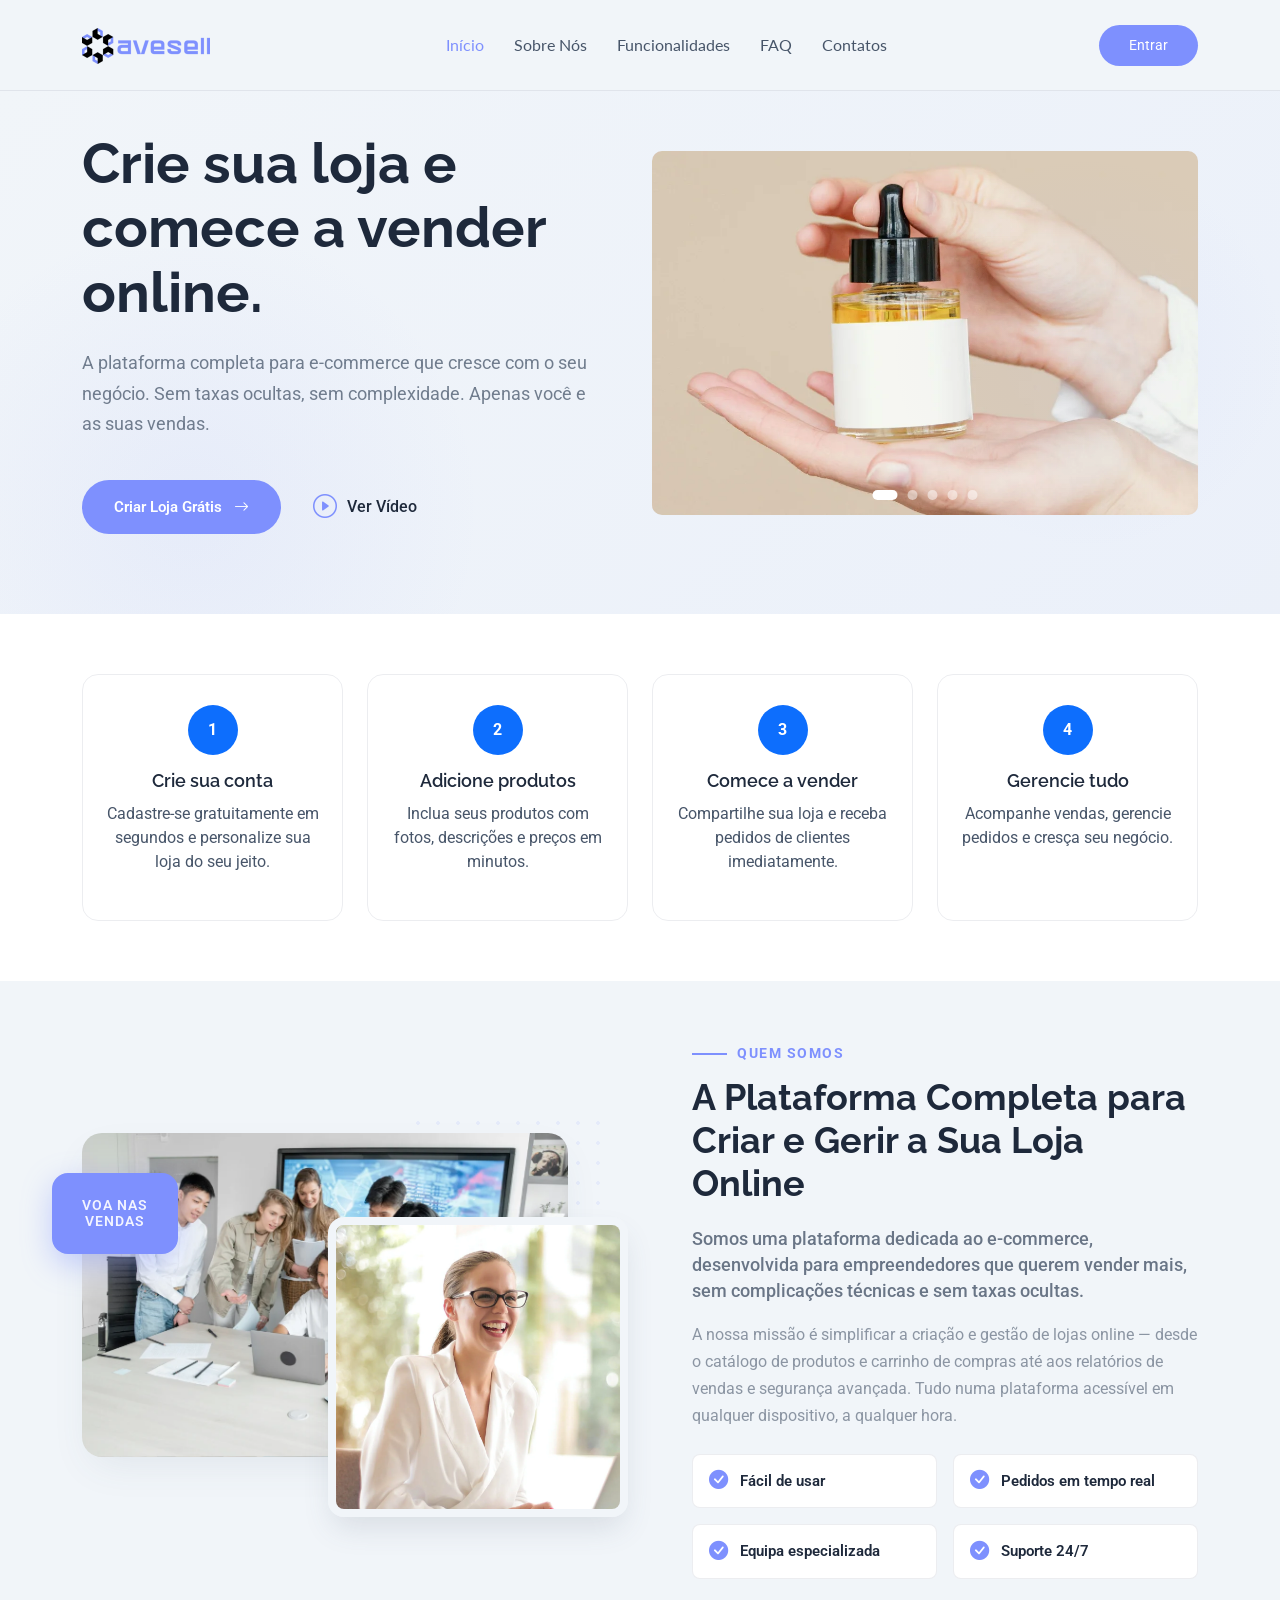
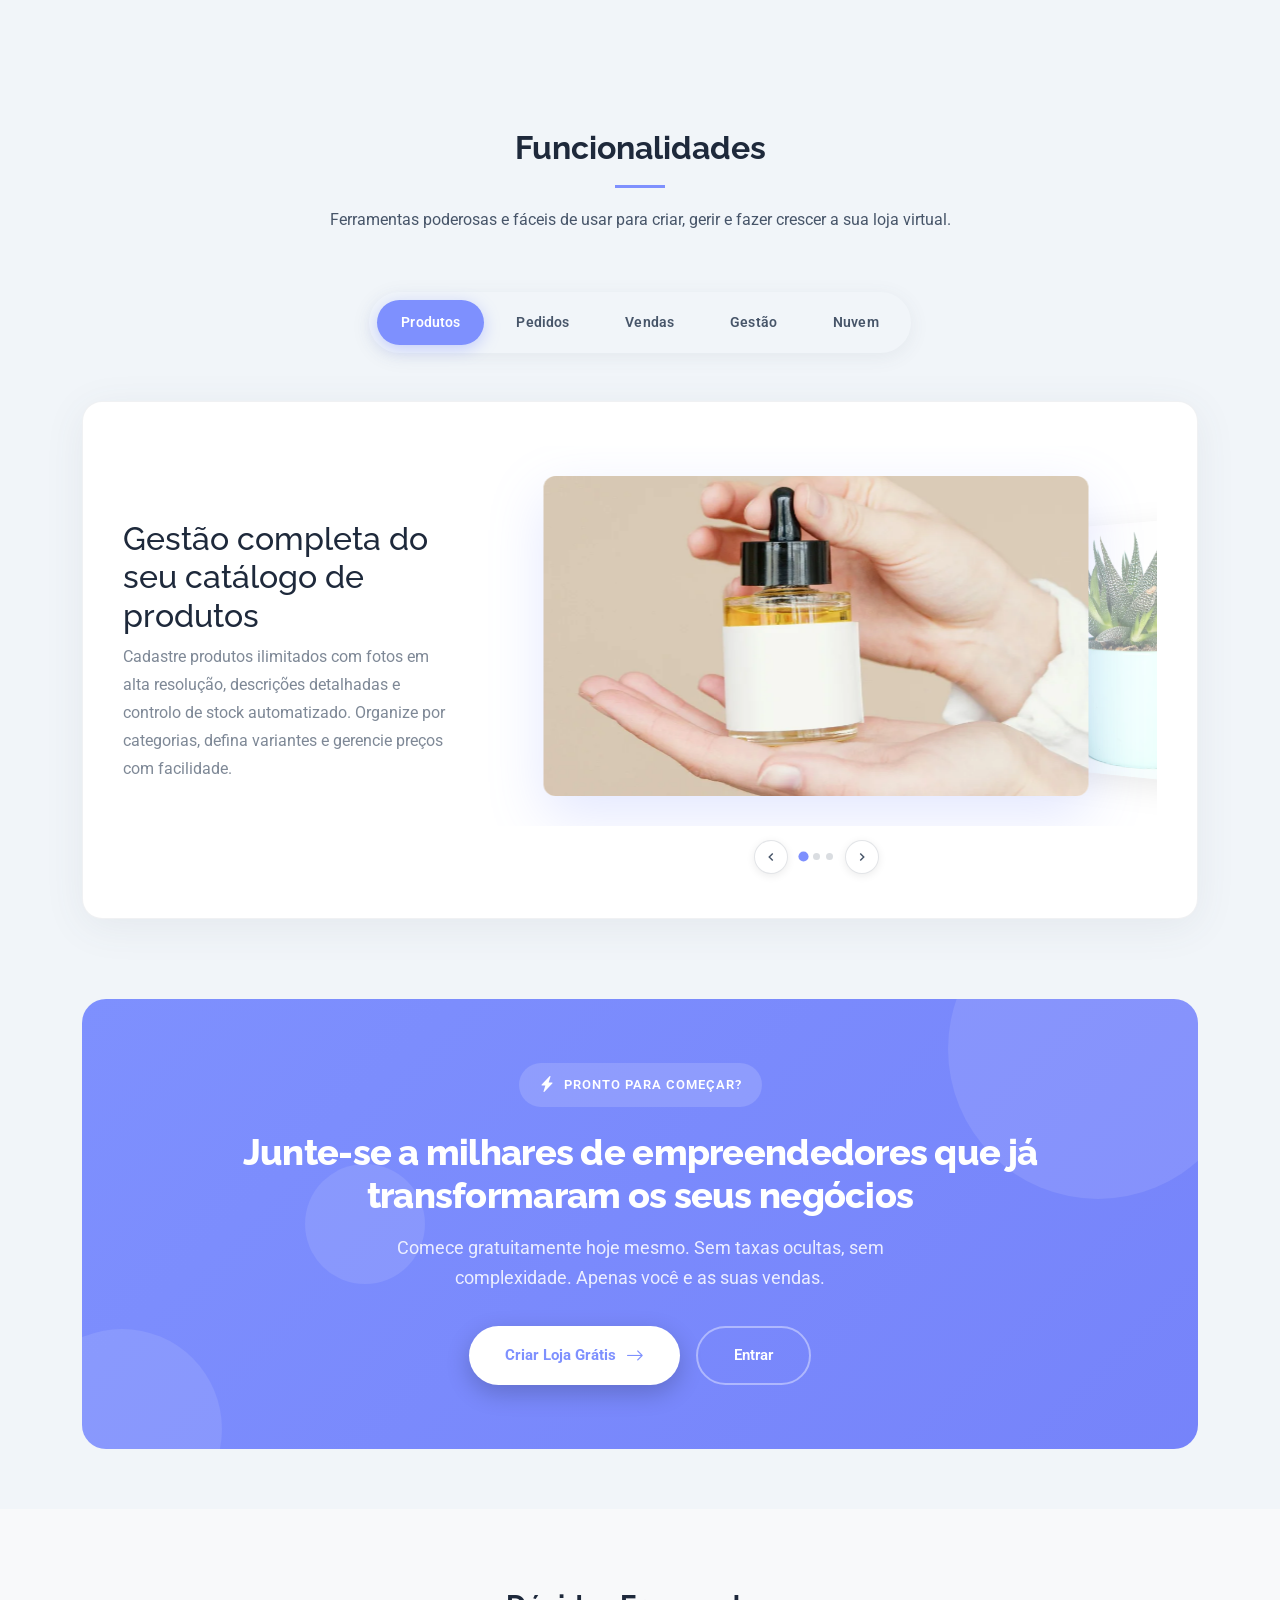
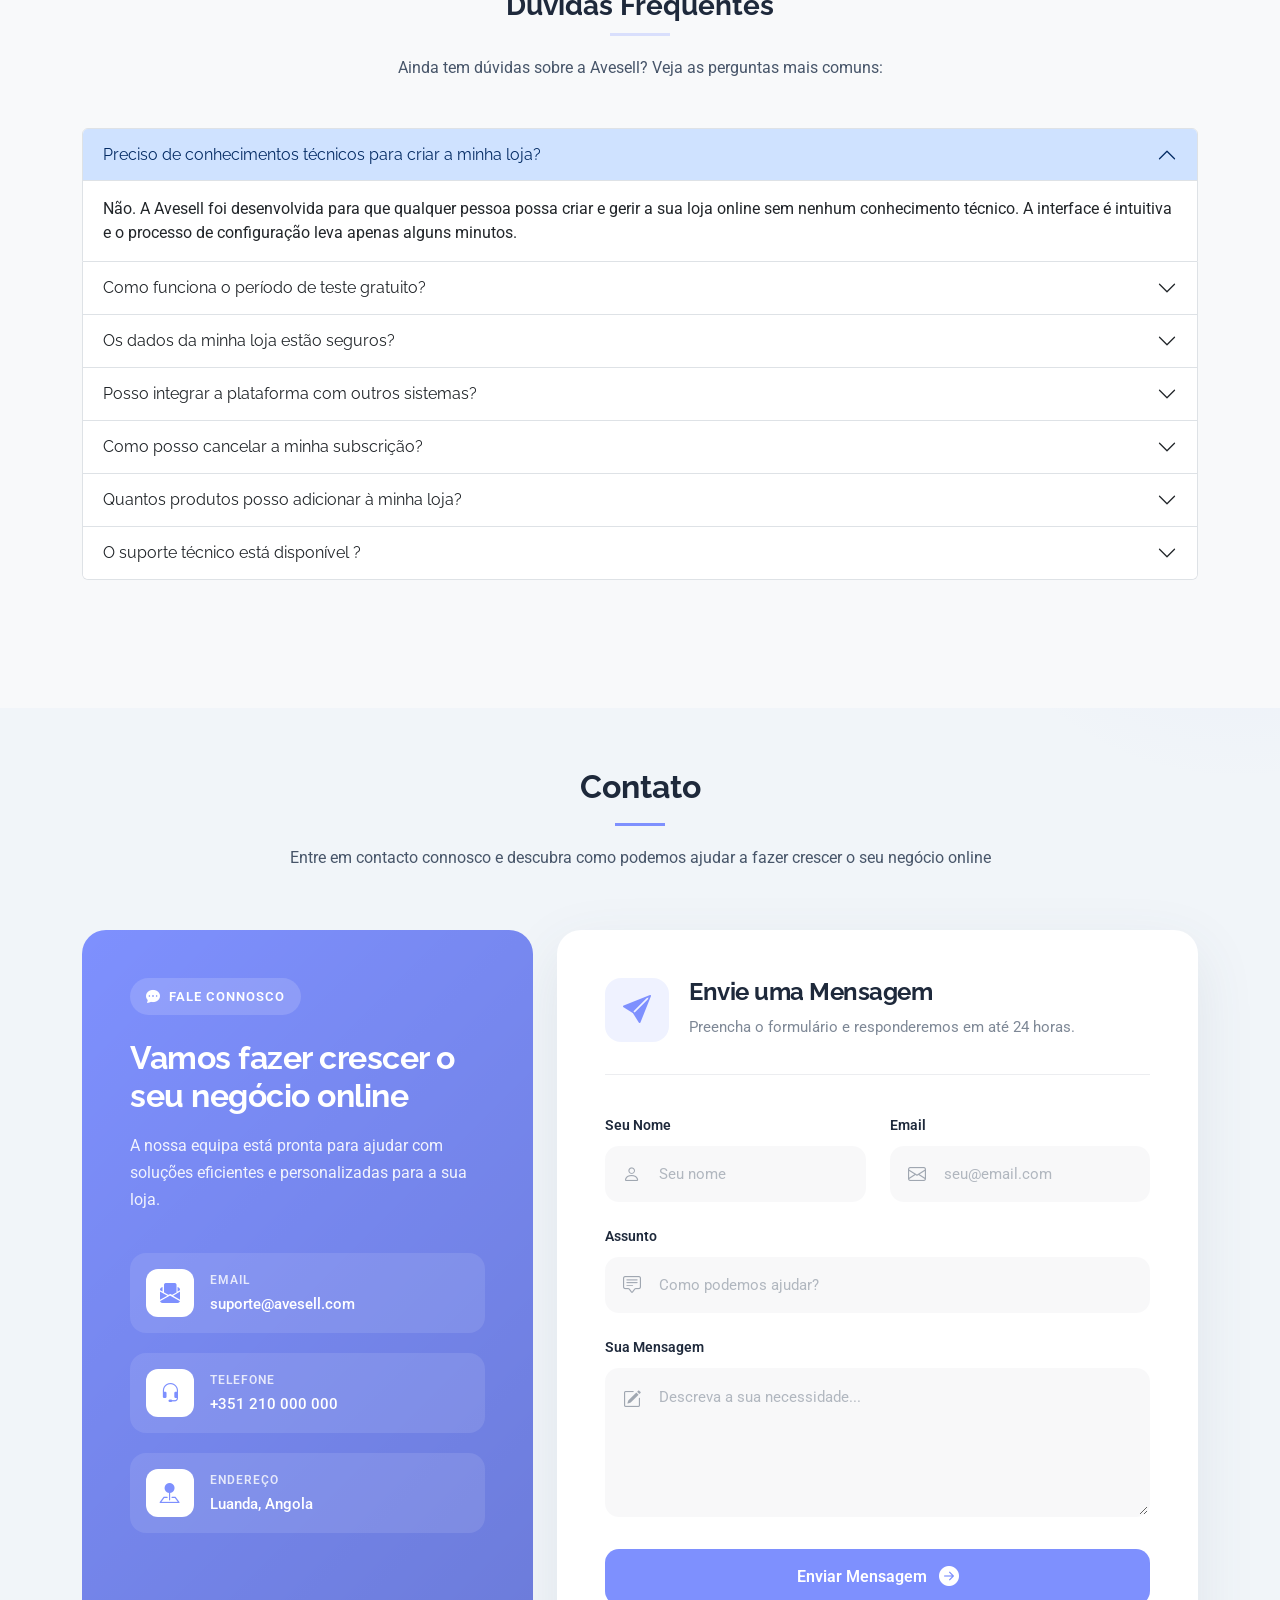
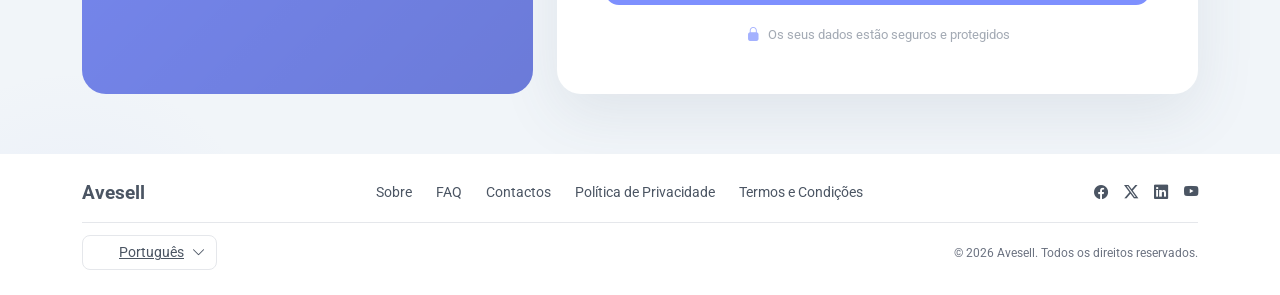
==== index.html @ 1fdefe2d "commit" ====
<!doctype html>
<html lang="pt-PT">
  <head>
    <meta charset="utf-8" />
    <meta content="width=device-width, initial-scale=1.0" name="viewport" />
    <title>Avesell</title>
    <meta name="description" content="" />
    <meta name="keywords" content="" />

    <!-- Favicons -->
    <link href="assets/img/favicon.png" rel="icon" />
    <link href="assets/img/apple-touch-icon.png" rel="apple-touch-icon" />

    <!-- Fonts -->
    <link href="https://fonts.googleapis.com" rel="preconnect" />
    <link href="https://fonts.gstatic.com" rel="preconnect" crossorigin />
    <link
      href="https://fonts.googleapis.com/css2?family=Roboto:ital,wght@0,100;0,300;0,400;0,500;0,700;0,900;1,100;1,300;1,400;1,500;1,700;1,900&family=Lato:ital,wght@0,100;0,300;0,400;0,700;0,900;1,100;1,300;1,400;1,700;1,900&family=Raleway:ital,wght@0,100;0,200;0,300;0,400;0,500;0,600;0,700;0,800;0,900;1,100;1,200;1,300;1,400;1,500;1,600;1,700;1,800;1,900&display=swap"
      rel="stylesheet"
    />

    <!-- Vendor CSS Files -->
    <link
      href="assets/vendor/bootstrap/css/bootstrap.min.css"
      rel="stylesheet"
    />
    <link
      href="assets/vendor/bootstrap-icons/bootstrap-icons.css"
      rel="stylesheet"
    />
    <link href="assets/vendor/aos/aos.css" rel="stylesheet" />
    <link
      href="assets/vendor/glightbox/css/glightbox.min.css"
      rel="stylesheet"
    />
    <link href="assets/vendor/swiper/swiper-bundle.min.css" rel="stylesheet" />

    <!-- Main CSS File -->
    <link href="assets/css/main.css" rel="stylesheet" />
  </head>

  <body class="index-page">
    <header id="header" class="header d-flex align-items-center sticky-top">
      <div
        class="container position-relative d-flex align-items-center justify-content-between"
      >
        <a
          href="index.html"
          class="logo d-flex align-items-center me-auto me-xl-0"
        >
          <h1 class="sitename">
            <img src="assets/img/LOGOTIPO.ico" class="logo-img" alt="Avesell" />
          </h1>
        </a>

        <nav id="navmenu" class="navmenu">
          <ul>
            <li>
              <a href="#hero" class="active">Início</a>
            </li>
            <li><a href="#about">Sobre Nós</a></li>

            <li>
              <a href="#portfolio">Funcionalidades</a>
            </li>
            <li><a href="#why-us">FAQ</a></li>
            <li><a href="#contact">Contatos</a></li>
          </ul>
          <i class="mobile-nav-toggle d-xl-none bi bi-list"></i>
        </nav>

        <a href="/login.php" class="btn-getstarted">Entrar</a>
      </div>
    </header>

    <main class="main">
      <section id="hero" class="hero section">
        <div class="container" data-aos="fade-up" data-aos-delay="100">
          <div class="row align-items-center">
            <div class="col-lg-6" data-aos="fade-right" data-aos-delay="200">
              <div class="hero-content">
                <h5
                  class="hero-headline"
                  data-aos="fade-up"
                  data-aos-delay="300"
                >
                  Crie sua loja e comece a vender online.
                </h5>

                <p class="hero-text" data-aos="fade-up" data-aos-delay="350">
                  A plataforma completa para e-commerce que cresce com o seu
                  negócio. Sem taxas ocultas, sem complexidade. Apenas você e as
                  suas vendas.
                </p>

                <div class="hero-cta" data-aos="fade-up" data-aos-delay="400">
                  <a href="register.html" class="cta-button">
                    <span>Criar Loja Grátis</span>
                    <i class="bi bi-arrow-right"></i>
                  </a>
                  <a href="https://www.youtube.com" class="glightbox cta-link">
                    <i class="bi bi-play-circle"></i>
                    <span>Ver Vídeo</span>
                  </a>
                </div>
              </div>
            </div>
            <div class="col-lg-6" data-aos="fade-left" data-aos-delay="300">
              <div class="carousel-container">
                <div class="carousel-track" id="imgTrack">
                  <div class="slide">
                    <img
                      src="assets/img/portfolio/portfolio-1.webp"
                      alt="Slide 1"
                    />
                  </div>
                  <div class="slide">
                    <img
                      src="assets/img/portfolio/portfolio-2.webp"
                      alt="Slide 2"
                    />
                  </div>
                  <div class="slide">
                    <img
                      src="assets/img/portfolio/portfolio-3.webp"
                      alt="Slide 3"
                    />
                  </div>
                  <div class="slide">
                    <img
                      src="assets/img/portfolio/portfolio-4.webp"
                      alt="Slide 4"
                    />
                  </div>
                  <div class="slide">
                    <img
                      src="assets/img/portfolio/portfolio-5.webp"
                      alt="Slide 5"
                    />
                  </div>
                </div>
                <div class="carousel-dots" id="imgDots"></div>
              </div>
            </div>
          </div>
        </div>
      </section>

      <section class="features-section">
        <div class="container">
          <div class="row g-4">
            <!-- Card 1 -->
            <div class="col-12 col-md-6 col-lg-3">
              <div class="step-card">
                <div class="step-number">1</div>
                <h3>Crie sua conta</h3>
                <p>
                  Cadastre-se gratuitamente em segundos e personalize sua loja
                  do seu jeito.
                </p>
              </div>
            </div>

            <!-- Card 2 -->
            <div class="col-12 col-md-6 col-lg-3">
              <div class="step-card">
                <div class="step-number">2</div>
                <h3>Adicione produtos</h3>
                <p>
                  Inclua seus produtos com fotos, descrições e preços em
                  minutos.
                </p>
              </div>
            </div>

            <!-- Card 3 -->
            <div class="col-12 col-md-6 col-lg-3">
              <div class="step-card">
                <div class="step-number">3</div>
                <h3>Comece a vender</h3>
                <p>
                  Compartilhe sua loja e receba pedidos de clientes
                  imediatamente.
                </p>
              </div>
            </div>

            <!-- Card 4 -->
            <div class="col-12 col-md-6 col-lg-3">
              <div class="step-card">
                <div class="step-number">4</div>
                <h3>Gerencie tudo</h3>
                <p>Acompanhe vendas, gerencie pedidos e cresça seu negócio.</p>
              </div>
            </div>
          </div>
        </div>
      </section>

      <section id="about" class="about section">
        <div class="container" data-aos="fade-up" data-aos-delay="100">
          <div class="row gy-5 align-items-center">
            <div
              class="col-xl-6 aos-init aos-animate"
              data-aos="fade-right"
              data-aos-delay="200"
            >
              <div class="about-images-wrapper">
                <div class="image-main">
                  <img
                    src="assets/img/about/about-5.webp"
                    alt="Equipa de trabalho"
                    class="img-fluid"
                  />
                </div>
                <div class="image-offset">
                  <img
                    src="assets/img/about/about-square-3.webp"
                    alt="Detalhe"
                    class="img-fluid"
                  />
                </div>
                <div class="experience-badge">
                  <span class="text">Voa nas <br />Vendas</span>
                </div>
                <div class="shape-pattern"></div>
              </div>
            </div>

            <div
              class="col-xl-6 aos-init aos-animate"
              data-aos="fade-left"
              data-aos-delay="300"
            >
              <div class="about-content">
                <div class="section-subtitle">Quem Somos</div>
                <h2>
                  A Plataforma Completa para Criar e Gerir a Sua Loja Online
                </h2>
                <p class="lead-text">
                  Somos uma plataforma dedicada ao e-commerce, desenvolvida para
                  empreendedores que querem vender mais, sem complicações
                  técnicas e sem taxas ocultas.
                </p>
                <p class="mb-4 description">
                  A nossa missão é simplificar a criação e gestão de lojas
                  online — desde o catálogo de produtos e carrinho de compras
                  até aos relatórios de vendas e segurança avançada. Tudo numa
                  plataforma acessível em qualquer dispositivo, a qualquer hora.
                </p>

                <div class="features-grid">
                  <div class="feature-card">
                    <i class="bi bi-check-circle-fill"></i>
                    <span>Fácil de usar</span>
                  </div>
                  <div class="feature-card">
                    <i class="bi bi-check-circle-fill"></i>
                    <span>Pedidos em tempo real</span>
                  </div>
                  <div class="feature-card">
                    <i class="bi bi-check-circle-fill"></i>
                    <span>Equipa especializada</span>
                  </div>
                  <div class="feature-card">
                    <i class="bi bi-check-circle-fill"></i>
                    <span>Suporte 24/7</span>
                  </div>
                </div>
              </div>
            </div>
          </div>
        </div>
      </section>

      <section id="portfolio" class="portfolio section">
        <div class="container section-title" data-aos="fade-up">
          <h2>Funcionalidades</h2>
          <p>
            Ferramentas poderosas e fáceis de usar para criar, gerir e fazer
            crescer a sua loja virtual.
          </p>
        </div>

        <div class="container" data-aos="fade-up" data-aos-delay="100">
          <!-- Tabs -->
          <div class="filters-wrapper">
            <ul class="portfolio-filters" id="rsTabs">
              <li class="rs-tab filter-active" data-tab="controlo">Produtos</li>
              <li class="rs-tab" data-tab="reserva">Pedidos</li>
              <li class="rs-tab" data-tab="negocio">Vendas</li>
              <li class="rs-tab" data-tab="gestao">Gestão</li>
              <li class="rs-tab" data-tab="nuvem">Nuvem</li>
            </ul>
          </div>

          <div class="rentsyst-block mb-5" data-aos="fade-up">
            <div class="rs-content">
              <!-- Produtos -->
              <div class="rs-panel active" data-panel="controlo">
                <div class="row align-items-center g-4">
                  <div class="col-lg-4">
                    <h2>Gestão completa do seu catálogo de produtos</h2>
                    <p class="fs-6">
                      Cadastre produtos ilimitados com fotos em alta resolução,
                      descrições detalhadas e controlo de stock automatizado.
                      Organize por categorias, defina variantes e gerencie
                      preços com facilidade.
                    </p>
                  </div>
                  <div class="col-lg-8">
                    <div class="rs-coverflow" data-coverflow>
                      <div class="rs-cf-slide">
                        <img
                          src="assets/img/portfolio/portfolio-1.webp"
                          alt="Produtos 1"
                        />
                      </div>
                      <div class="rs-cf-slide">
                        <img
                          src="assets/img/portfolio/portfolio-2.webp"
                          alt="Produtos 2"
                        />
                      </div>
                      <div class="rs-cf-slide">
                        <img
                          src="assets/img/portfolio/portfolio-3.webp"
                          alt="Produtos 3"
                        />
                      </div>
                    </div>
                    <div class="rs-cf-controls">
                      <button class="rs-cf-btn cf-prev">
                        <svg
                          viewBox="0 0 24 24"
                          fill="none"
                          stroke="currentColor"
                        >
                          <polyline points="15 18 9 12 15 6" />
                        </svg>
                      </button>
                      <div class="rs-cf-dots"></div>
                      <button class="rs-cf-btn cf-next">
                        <svg
                          viewBox="0 0 24 24"
                          fill="none"
                          stroke="currentColor"
                        >
                          <polyline points="9 18 15 12 9 6" />
                        </svg>
                      </button>
                    </div>
                  </div>
                </div>
              </div>

              <!-- Pedidos -->
              <div class="rs-panel" data-panel="reserva">
                <div class="row align-items-center g-4">
                  <div class="col-lg-4">
                    <h2>Gestão eficiente de pedidos e envios</h2>
                    <p class="fs-6">
                      Acompanhe todos os pedidos em tempo real, actualize o
                      status de cada encomenda e gira envios de forma eficiente.
                      Notificações automáticas para os seus clientes em cada
                      etapa.
                    </p>
                  </div>
                  <div class="col-lg-8">
                    <div class="rs-coverflow" data-coverflow>
                      <div class="rs-cf-slide">
                        <img
                          src="assets/img/portfolio/portfolio-4.webp"
                          alt="Pedidos 1"
                        />
                      </div>
                      <div class="rs-cf-slide">
                        <img
                          src="assets/img/portfolio/portfolio-5.webp"
                          alt="Pedidos 2"
                        />
                      </div>
                      <div class="rs-cf-slide">
                        <img
                          src="assets/img/portfolio/portfolio-6.webp"
                          alt="Pedidos 3"
                        />
                      </div>
                    </div>
                    <div class="rs-cf-controls">
                      <button class="rs-cf-btn cf-prev">
                        <svg
                          viewBox="0 0 24 24"
                          fill="none"
                          stroke="currentColor"
                        >
                          <polyline points="15 18 9 12 15 6" />
                        </svg>
                      </button>
                      <div class="rs-cf-dots"></div>
                      <button class="rs-cf-btn cf-next">
                        <svg
                          viewBox="0 0 24 24"
                          fill="none"
                          stroke="currentColor"
                        >
                          <polyline points="9 18 15 12 9 6" />
                        </svg>
                      </button>
                    </div>
                  </div>
                </div>
              </div>

              <!-- Vendas -->
              <div class="rs-panel" data-panel="negocio">
                <div class="row align-items-center g-4">
                  <div class="col-lg-4">
                    <h2>Relatórios e métricas do seu negócio</h2>
                    <p class="fs-6">
                      Visualize vendas, receita, produtos mais vendidos e
                      métricas importantes do seu negócio em dashboards
                      intuitivos. Tome decisões com base em dados reais e faça
                      crescer a sua loja.
                    </p>
                  </div>
                  <div class="col-lg-8">
                    <div class="rs-coverflow" data-coverflow>
                      <div class="rs-cf-slide">
                        <img
                          src="assets/img/portfolio/portfolio-7.webp"
                          alt="Vendas 1"
                        />
                      </div>
                      <div class="rs-cf-slide">
                        <img
                          src="assets/img/portfolio/portfolio-8.webp"
                          alt="Vendas 2"
                        />
                      </div>
                      <div class="rs-cf-slide">
                        <img
                          src="assets/img/portfolio/portfolio-9.webp"
                          alt="Vendas 3"
                        />
                      </div>
                    </div>
                    <div class="rs-cf-controls">
                      <button class="rs-cf-btn cf-prev">
                        <svg
                          viewBox="0 0 24 24"
                          fill="none"
                          stroke="currentColor"
                        >
                          <polyline points="15 18 9 12 15 6" />
                        </svg>
                      </button>
                      <div class="rs-cf-dots"></div>
                      <button class="rs-cf-btn cf-next">
                        <svg
                          viewBox="0 0 24 24"
                          fill="none"
                          stroke="currentColor"
                        >
                          <polyline points="9 18 15 12 9 6" />
                        </svg>
                      </button>
                    </div>
                  </div>
                </div>
              </div>

              <!-- Gestão -->
              <div class="rs-panel" data-panel="gestao">
                <div class="row align-items-center g-4">
                  <div class="col-lg-4">
                    <h2>Gerencie tudo num só lugar</h2>
                    <p class="fs-6">
                      Gira o seu tempo com competência. Controle stock, processe
                      pedidos, acompanhe clientes e receba alertas automáticos
                      de stock baixo, pagamentos e avaliações de clientes.
                    </p>
                  </div>
                  <div class="col-lg-8">
                    <div class="rs-coverflow" data-coverflow>
                      <div class="rs-cf-slide">
                        <img
                          src="assets/img/portfolio/portfolio-1.webp"
                          alt="Gestão 1"
                        />
                      </div>
                      <div class="rs-cf-slide">
                        <img
                          src="assets/img/portfolio/portfolio-3.webp"
                          alt="Gestão 2"
                        />
                      </div>
                    </div>
                    <div class="rs-cf-controls">
                      <button class="rs-cf-btn cf-prev">
                        <svg
                          viewBox="0 0 24 24"
                          fill="none"
                          stroke="currentColor"
                        >
                          <polyline points="15 18 9 12 15 6" />
                        </svg>
                      </button>
                      <div class="rs-cf-dots"></div>
                      <button class="rs-cf-btn cf-next">
                        <svg
                          viewBox="0 0 24 24"
                          fill="none"
                          stroke="currentColor"
                        >
                          <polyline points="9 18 15 12 9 6" />
                        </svg>
                      </button>
                    </div>
                  </div>
                </div>
              </div>

              <!-- Nuvem -->
              <div class="rs-panel" data-panel="nuvem">
                <div class="row align-items-center g-4">
                  <div class="col-lg-4">
                    <h2>Solução 100% em nuvem</h2>
                    <p class="fs-6">
                      Não é necessário instalar nada. Aceda à sua loja de
                      qualquer dispositivo, em qualquer lugar do mundo, bastando
                      ter ligação à Internet. Actualizações automáticas e
                      backups diários incluídos.
                    </p>
                  </div>
                  <div class="col-lg-8">
                    <div class="rs-coverflow" data-coverflow>
                      <div class="rs-cf-slide">
                        <img
                          src="assets/img/portfolio/portfolio-5.webp"
                          alt="Nuvem 1"
                        />
                      </div>
                      <div class="rs-cf-slide">
                        <img
                          src="assets/img/portfolio/portfolio-2.webp"
                          alt="Nuvem 2"
                        />
                      </div>
                    </div>
                    <div class="rs-cf-controls">
                      <button class="rs-cf-btn cf-prev">
                        <svg
                          viewBox="0 0 24 24"
                          fill="none"
                          stroke="currentColor"
                        >
                          <polyline points="15 18 9 12 15 6" />
                        </svg>
                      </button>
                      <div class="rs-cf-dots"></div>
                      <button class="rs-cf-btn cf-next">
                        <svg
                          viewBox="0 0 24 24"
                          fill="none"
                          stroke="currentColor"
                        >
                          <polyline points="9 18 15 12 9 6" />
                        </svg>
                      </button>
                    </div>
                  </div>
                </div>
              </div>
            </div>
          </div>

          <!-- CTA -->
          <div class="cta-section" data-aos="zoom-in" data-aos-delay="300">
            <div class="cta-content">
              <span class="cta-label">
                <i class="bi bi-lightning-charge-fill"></i>
                <span>Pronto para Começar?</span>
              </span>
              <h3>
                Junte-se a milhares de empreendedores que já transformaram os
                seus negócios
              </h3>
              <p>
                Comece gratuitamente hoje mesmo. Sem taxas ocultas, sem
                complexidade. Apenas você e as suas vendas.
              </p>
              <div class="cta-buttons">
                <a href="register.html" class="btn-cta-primary">
                  <span>Criar Loja Grátis</span>
                  <i class="bi bi-arrow-right"></i>
                </a>
                <a href="/login.php" class="btn-cta-secondary">
                  <span>Entrar</span>
                </a>
              </div>
            </div>
            <div class="cta-decoration">
              <div class="floating-shape shape-1"></div>
              <div class="floating-shape shape-2"></div>
              <div class="floating-shape shape-3"></div>
            </div>
          </div>
        </div>
      </section>

      <section id="why-us" class="faq padding-section">
        <div class="container">
          <div class="text-center title-group mb-5">
            <h3>Dúvidas Frequentes</h3>
            <hr class="divisor" />
            <p>
              Ainda tem dúvidas sobre a Avesell? Veja as perguntas mais comuns:
            </p>
          </div>

          <div class="row mb-5">
            <div
              class="col-md-12 d-flex align-items-center"
              data-aos="fade-left"
            >
              <div class="accordion w-100" id="accordionFaq">
                <div class="accordion-item">
                  <h2 class="accordion-header">
                    <button
                      class="accordion-button"
                      type="button"
                      data-bs-toggle="collapse"
                      data-bs-target="#collapseOne"
                    >
                      <span
                        >Preciso de conhecimentos técnicos para criar a minha
                        loja?</span
                      >
                    </button>
                  </h2>
                  <div
                    id="collapseOne"
                    class="accordion-collapse collapse show"
                    data-bs-parent="#accordionFaq"
                  >
                    <div class="accordion-body">
                      Não. A Avesell foi desenvolvida para que qualquer pessoa
                      possa criar e gerir a sua loja online sem nenhum
                      conhecimento técnico. A interface é intuitiva e o processo
                      de configuração leva apenas alguns minutos.
                    </div>
                  </div>
                </div>

                <div class="accordion-item">
                  <h2 class="accordion-header">
                    <button
                      class="accordion-button collapsed"
                      type="button"
                      data-bs-toggle="collapse"
                      data-bs-target="#collapseFive"
                    >
                      <span>Como funciona o período de teste gratuito?</span>
                    </button>
                  </h2>
                  <div
                    id="collapseFive"
                    class="accordion-collapse collapse"
                    data-bs-parent="#accordionFaq"
                  >
                    <div class="accordion-body">
                      Oferecemos 15 dias de teste gratuito sem necessidade de
                      cartão de crédito. Durante esse período tem acesso a todas
                      as funcionalidades do plano escolhido.
                    </div>
                  </div>
                </div>

                <div class="accordion-item">
                  <h2 class="accordion-header">
                    <button
                      class="accordion-button collapsed"
                      type="button"
                      data-bs-toggle="collapse"
                      data-bs-target="#collapseSix"
                    >
                      <span>Os dados da minha loja estão seguros?</span>
                    </button>
                  </h2>
                  <div
                    id="collapseSix"
                    class="accordion-collapse collapse"
                    data-bs-parent="#accordionFaq"
                  >
                    <div class="accordion-body">
                      Sim, utilizamos protecção SSL, encriptação de dados e
                      conformidade com padrões de segurança internacionais. Os
                      dados são armazenados em servidores seguros com backups
                      automáticos diários.
                    </div>
                  </div>
                </div>

                <div class="accordion-item">
                  <h2 class="accordion-header">
                    <button
                      class="accordion-button collapsed"
                      type="button"
                      data-bs-toggle="collapse"
                      data-bs-target="#collapseSeven"
                    >
                      <span
                        >Posso integrar a plataforma com outros sistemas?</span
                      >
                    </button>
                  </h2>
                  <div
                    id="collapseSeven"
                    class="accordion-collapse collapse"
                    data-bs-parent="#accordionFaq"
                  >
                    <div class="accordion-body">
                      Sim, disponibilizamos uma API completa que permite
                      integrar a plataforma com ERP, sistemas de facturação,
                      transportadoras e outros softwares de gestão.
                    </div>
                  </div>
                </div>

                <div class="accordion-item">
                  <h2 class="accordion-header">
                    <button
                      class="accordion-button collapsed"
                      type="button"
                      data-bs-toggle="collapse"
                      data-bs-target="#collapseEight"
                    >
                      <span>Como posso cancelar a minha subscrição?</span>
                    </button>
                  </h2>
                  <div
                    id="collapseEight"
                    class="accordion-collapse collapse"
                    data-bs-parent="#accordionFaq"
                  >
                    <div class="accordion-body">
                      Pode cancelar a sua subscrição a qualquer momento
                      directamente nas definições da conta, sem qualquer
                      penalização. Os dados ficam disponíveis por 30 dias após o
                      cancelamento.
                    </div>
                  </div>
                </div>

                <div class="accordion-item">
                  <h2 class="accordion-header">
                    <button
                      class="accordion-button collapsed"
                      type="button"
                      data-bs-toggle="collapse"
                      data-bs-target="#collapseNine"
                    >
                      <span
                        >Quantos produtos posso adicionar à minha loja?</span
                      >
                    </button>
                  </h2>
                  <div
                    id="collapseNine"
                    class="accordion-collapse collapse"
                    data-bs-parent="#accordionFaq"
                  >
                    <div class="accordion-body">
                      No plano Básico pode adicionar até 19 produtos. No plano
                      Profissional e Empresarial o número de produtos é
                      ilimitado.
                    </div>
                  </div>
                </div>

                <div class="accordion-item">
                  <h2 class="accordion-header">
                    <button
                      class="accordion-button collapsed"
                      type="button"
                      data-bs-toggle="collapse"
                      data-bs-target="#collapseTen"
                    >
                      <span>O suporte técnico está disponível ?</span>
                    </button>
                  </h2>
                  <div
                    id="collapseTen"
                    class="accordion-collapse collapse"
                    data-bs-parent="#accordionFaq"
                  >
                    <div class="accordion-body">
                      Sim, o nosso suporte técnico está disponível , por email.
                      O plano Empresarial inclui suporte dedicado 24/7.
                    </div>
                  </div>
                </div>
              </div>
            </div>
          </div>
        </div>
      </section>

      <section id="contact" class="contact section">
        <div class="container section-title" data-aos="fade-up">
          <h2>Contato</h2>
          <p>
            Entre em contacto connosco e descubra como podemos ajudar a fazer
            crescer o seu negócio online
          </p>
        </div>

        <div class="container" data-aos="fade-up" data-aos-delay="100">
          <div class="row gy-5 align-items-stretch">
            <div class="col-lg-5" data-aos="fade-right" data-aos-delay="200">
              <div class="info-panel">
                <div class="panel-header">
                  <span class="section-badge">
                    <i class="bi bi-chat-dots-fill"></i>
                    <span>Fale Connosco</span>
                  </span>
                  <h3>Vamos fazer crescer o seu negócio online</h3>
                  <p>
                    A nossa equipa está pronta para ajudar com soluções
                    eficientes e personalizadas para a sua loja.
                  </p>
                </div>

                <div class="contact-methods">
                  <div class="method-item">
                    <div class="method-icon">
                      <i class="bi bi-envelope-paper-fill"></i>
                    </div>
                    <div class="method-details">
                      <span class="method-label">Email</span>
                      <a href="mailto:suporte@avesell.com"
                        >suporte@avesell.com</a
                      >
                    </div>
                  </div>
                  <div class="method-item">
                    <div class="method-icon"><i class="bi bi-headset"></i></div>
                    <div class="method-details">
                      <span class="method-label">Telefone</span>
                      <a href="tel:+351210000000">+351 210 000 000</a>
                    </div>
                  </div>
                  <div class="method-item">
                    <div class="method-icon">
                      <i class="bi bi-pin-map-fill"></i>
                    </div>
                    <div class="method-details">
                      <span class="method-label">Endereço</span>
                      <span>Luanda, Angola</span>
                    </div>
                  </div>
                </div>
              </div>
            </div>

            <div class="col-lg-7" data-aos="fade-left" data-aos-delay="300">
              <div class="form-card">
                <div class="form-card-header">
                  <div class="header-icon"><i class="bi bi-send-fill"></i></div>
                  <div class="header-text">
                    <h4>Envie uma Mensagem</h4>
                    <p>
                      Preencha o formulário e responderemos em até 24 horas.
                    </p>
                  </div>
                </div>

                <form
                  action="api/email.php"
                  method="post"
                  class="php-email-form"
                >
                  <div class="row g-4">
                    <div class="col-md-6">
                      <div class="input-group-custom">
                        <label>Seu Nome</label>
                        <div class="input-wrapper">
                          <i class="bi bi-person"></i>
                          <input
                            type="text"
                            name="name"
                            placeholder="Seu nome"
                            required
                          />
                        </div>
                      </div>
                    </div>
                    <div class="col-md-6">
                      <div class="input-group-custom">
                        <label>Email</label>
                        <div class="input-wrapper">
                          <i class="bi bi-envelope"></i>
                          <input
                            type="email"
                            name="email"
                            placeholder="seu@email.com"
                            required
                          />
                        </div>
                      </div>
                    </div>
                    <div class="col-12">
                      <div class="input-group-custom">
                        <label>Assunto</label>
                        <div class="input-wrapper">
                          <i class="bi bi-chat-square-text"></i>
                          <input
                            type="text"
                            name="subject"
                            placeholder="Como podemos ajudar?"
                            required
                          />
                        </div>
                      </div>
                    </div>
                    <div class="col-12">
                      <div class="input-group-custom">
                        <label>Sua Mensagem</label>
                        <div class="input-wrapper textarea-wrapper">
                          <i class="bi bi-pencil-square"></i>
                          <textarea
                            name="message"
                            rows="5"
                            placeholder="Descreva a sua necessidade..."
                            required
                          ></textarea>
                        </div>
                      </div>
                    </div>
                  </div>
                  <div class="form-actions">
                    <div class="loading">Carregando</div>
                    <div class="error-message"></div>
                    <div class="sent-message">
                      A sua mensagem foi enviada com sucesso. Obrigado!
                    </div>
                    <button type="submit" class="btn-submit">
                      <span>Enviar Mensagem</span>
                      <i class="bi bi-arrow-right-circle-fill"></i>
                    </button>
                    <div class="secure-note">
                      <i class="bi bi-lock-fill"></i>
                      <span>Os seus dados estão seguros e protegidos</span>
                    </div>
                  </div>
                </form>
              </div>
            </div>
          </div>
        </div>
      </section>
    </main>

    <footer id="footer" class="footer-custom">
      <div class="container">
        <div
          class="footer-top d-flex justify-content-between align-items-center flex-wrap"
        >
          <div class="footer-left">
            <a href="index.html" class="logo">
              <span class="sitename">Avesell</span>
            </a>
          </div>
          <div class="footer-links d-flex gap-4">
            <a href="#about">Sobre</a>
            <a href="#why-us">FAQ</a>
            <a href="#contact">Contactos</a>
            <a href="#">Política de Privacidade</a>
            <a href="#">Termos e Condições</a>
          </div>
          <div class="social-links d-flex gap-3">
            <a href="#"><i class="bi bi-facebook"></i></a>
            <a href="#"><i class="bi bi-twitter-x"></i></a>
            <a href="#"><i class="bi bi-linkedin"></i></a>
            <a href="#"><i class="bi bi-youtube"></i></a>
          </div>
        </div>

        <div
          class="footer-bottom d-flex justify-content-between align-items-center flex-wrap"
        >
          <div class="lang-dropdown" id="langDropdown">
            <button class="choose-lang" id="langToggle">
              <img src="https://flagcdn.com/w20/pt.png" id="currentFlag" />
              <span id="currentLang">Português</span>
              <i class="bi bi-chevron-down"></i>
            </button>
            <div class="lang-menu">
              <a href="#" data-lang="pt"
                ><img src="https://flagcdn.com/w20/pt.png" /> Português</a
              >
              <a href="#" data-lang="en"
                ><img src="https://flagcdn.com/w20/gb.png" /> English</a
              >
            </div>
          </div>
          <div class="footer-legal text-end">
            <small>© 2026 Avesell. Todos os direitos reservados.</small>
          </div>
        </div>
      </div>
    </footer>

    <!-- Scroll Top -->
    <a
      href="#"
      id="scroll-top"
      class="scroll-top d-flex align-items-center justify-content-center"
    >
      <i class="bi bi-arrow-up-short"></i>
    </a>

    <!-- Preloader -->
    <div id="preloader"></div>

    <!-- Vendor JS Files -->
    <script src="assets/js/slide.js"></script>
    <script src="assets/vendor/bootstrap/js/bootstrap.bundle.min.js"></script>
    <script src="assets/vendor/php-email-form/validate.js"></script>
    <script src="assets/vendor/aos/aos.js"></script>
    <script src="assets/vendor/glightbox/js/glightbox.min.js"></script>
    <script src="assets/vendor/imagesloaded/imagesloaded.pkgd.min.js"></script>
    <script src="assets/vendor/isotope-layout/isotope.pkgd.min.js"></script>
    <script src="assets/vendor/purecounter/purecounter_vanilla.js"></script>
    <script src="https://cdn.jsdelivr.net/npm/swiper@11/swiper-bundle.min.js"></script>

    <!-- Main JS File -->
    <script src="assets/js/main.js"></script>
    <script src="assets/js/script.js"></script>
    <script src="assets/js/portf.js"></script>
    <script src="assets/js/form.js"></script>
    <script src="assets/js/depoi.js"></script>
  </body>
</html>
---- assets/css/main.css ----
/* Fonts */
:root {
  --default-font:
    "Roboto", system-ui, -apple-system, "Segoe UI", Roboto, "Helvetica Neue",
    Arial, "Noto Sans", "Liberation Sans", sans-serif, "Apple Color Emoji",
    "Segoe UI Emoji", "Segoe UI Symbol", "Noto Color Emoji";
  --heading-font: "Raleway", sans-serif;
  --nav-font: "Lato", sans-serif;
}

/* Global Colors - The following color variables are used throughout the website. Updating them here will change the color scheme of the entire website */
:root {
  --background-color: #f1f5f9; /* Background color for the entire website, including individual sections */
  --default-color: #475569; /* Default color used for the majority of the text content across the entire website */
  --heading-color: #1e293b; /* Color for headings, subheadings and title throughout the website */
  --accent-color: #7e90fe; /* Accent color that represents your brand on the website. It's used for buttons, links, and other elements that need to stand out */
  --surface-color: #ffffff; /* The surface color is used as a background of boxed elements within sections, such as cards, icon boxes, or other elements that require a visual separation from the global background. */
  --contrast-color: #ffffff; /* Contrast color for text, ensuring readability against backgrounds of accent, heading, or default colors. */
  --accent: #7e90fe;
  --accent2: #7e90fe;
  --dark: #0b1120;
  --text: #374151;
  --muted: #6b7280;
  --border: #e5e7eb;
  --surface: #ffffff;
  --bg: #f5f7ff;
  --error: #ef4444;
  --green: #16a34a;
}

/* Nav Menu Colors - The following color variables are used specifically for the navigation menu. They are separate from the global colors to allow for more customization options */
:root {
  --nav-color: #475569; /* The default color of the main navmenu links */
  --nav-hover-color: #7e90fe; /* Applied to main navmenu links when they are hovered over or active */
  --nav-mobile-background-color: #ffffff; /* Used as the background color for mobile navigation menu */
  --nav-dropdown-background-color: #ffffff; /* Used as the background color for dropdown items that appear when hovering over primary navigation items */
  --nav-dropdown-color: #475569; /* Used for navigation links of the dropdown items in the navigation menu. */
  --nav-dropdown-hover-color: #7e90fe; /* Similar to --nav-hover-color, this color is applied to dropdown navigation links when they are hovered over. */
}

/* Color Presets - These classes override global colors when applied to any section or element, providing reuse of the sam color scheme. */

.light-background {
  --background-color: #f9f9f9;
  --surface-color: #ffffff;
}

.dark-background {
  --background-color: #0d131f;
  --default-color: #ffffff;
  --heading-color: #ffffff;
  --surface-color: #1e293b;
  --contrast-color: #ffffff;
}

/* Smooth scroll */
:root {
  scroll-behavior: smooth;
}

/*--------------------------------------------------------------
# General Styling & Shared Classes
--------------------------------------------------------------*/
body {
  color: var(--default-color);
  background-color: var(--background-color);
  font-family: var(--default-font);
}

a {
  color: var(--accent-color);
  text-decoration: none;
  transition: 0.3s;
}

a:hover {
  color: color-mix(in srgb, var(--accent-color), transparent 25%);
  text-decoration: none;
}

h1,
h2,
h3,
h4,
h5,
h6 {
  color: var(--heading-color);
  font-family: var(--heading-font);
}

/* PHP Email Form Messages
------------------------------*/
.php-email-form .error-message {
  display: none;
  background: #df1529;
  color: #ffffff;
  text-align: left;
  padding: 15px;
  margin-bottom: 24px;
  font-weight: 600;
}

.php-email-form .sent-message {
  display: none;
  color: #ffffff;
  background: #059652;
  text-align: center;
  padding: 15px;
  margin-bottom: 24px;
  font-weight: 600;
}

.php-email-form .loading {
  display: none;
  background: var(--surface-color);
  text-align: center;
  padding: 15px;
  margin-bottom: 24px;
}

.php-email-form .loading:before {
  content: "";
  display: inline-block;
  border-radius: 50%;
  width: 24px;
  height: 24px;
  margin: 0 10px -6px 0;
  border: 3px solid var(--accent-color);
  border-top-color: var(--surface-color);
  animation: php-email-form-loading 1s linear infinite;
}

@keyframes php-email-form-loading {
  0% {
    transform: rotate(0deg);
  }

  100% {
    transform: rotate(360deg);
  }
}

/*--------------------------------------------------------------
# Global Header
--------------------------------------------------------------*/
.header {
  --surface-color: #1b2430;
  color: var(--default-color);
  background-color: var(--background-color);
  padding: 15px 0;
  transition: all 0.5s;
  z-index: 997;
  border-bottom: 1px solid
    color-mix(in srgb, var(--default-color), transparent 90%);
}

.header .logo {
  line-height: 1;
}

.header .logo img {
  max-height: 36px;
  margin-right: 8px;
}

.header .logo h1 {
  font-size: 30px;
  margin: 0;
  font-weight: 600;
  color: var(--heading-color);
}

.header .logo span {
  font-size: 34px;
  padding-left: 2px;
  color: var(--accent-color);
}

.header .btn-getstarted,
.header .btn-getstarted:focus {
  color: var(--contrast-color);
  background: var(--accent-color);
  font-size: 14px;
  padding: 10px 30px;
  margin: 0;
  border-radius: 50px;
  transition: 0.3s;
}

.header .btn-getstarted:hover,
.header .btn-getstarted:focus:hover {
  color: var(--contrast-color);
  background: color-mix(in srgb, var(--accent-color), transparent 15%);
}

@media (max-width: 1200px) {
  .header .logo {
    order: 1;
  }

  .header .btn-getstarted {
    order: 2;
    margin: 0 15px 0 0;
    padding: 6px 20px;
  }

  .header .navmenu {
    order: 3;
  }
}

/*--------------------------------------------------------------
# Navigation Menu
--------------------------------------------------------------*/
/* Navmenu - Desktop */
@media (min-width: 1200px) {
  .navmenu {
    padding: 0;
  }

  .navmenu ul {
    margin: 0;
    padding: 0;
    display: flex;
    list-style: none;
    align-items: center;
  }

  .navmenu li {
    position: relative;
  }

  .navmenu a,
  .navmenu a:focus {
    color: var(--nav-color);
    padding: 18px 15px;
    font-size: 16px;
    font-family: var(--nav-font);
    font-weight: 400;
    display: flex;
    align-items: center;
    justify-content: space-between;
    white-space: nowrap;
    transition: 0.3s;
  }

  .navmenu a i,
  .navmenu a:focus i {
    font-size: 12px;
    line-height: 0;
    margin-left: 5px;
    transition: 0.3s;
  }

  .navmenu li:last-child a {
    padding-right: 0;
  }

  .navmenu li:hover > a,
  .navmenu .active,
  .navmenu .active:focus {
    color: var(--nav-hover-color);
  }

  .navmenu .dropdown ul {
    margin: 0;
    padding: 10px 0;
    background: var(--nav-dropdown-background-color);
    display: block;
    position: absolute;
    visibility: hidden;
    left: 14px;
    top: 130%;
    opacity: 0;
    transition: 0.3s;
    border-radius: 4px;
    z-index: 99;
    box-shadow: 0px 0px 30px rgba(0, 0, 0, 0.1);
  }

  .navmenu .dropdown ul li {
    min-width: 200px;
  }

  .navmenu .dropdown ul a {
    padding: 10px 20px;
    font-size: 15px;
    text-transform: none;
    color: var(--nav-dropdown-color);
  }

  .navmenu .dropdown ul a i {
    font-size: 12px;
  }

  .navmenu .dropdown ul a:hover,
  .navmenu .dropdown ul .active:hover,
  .navmenu .dropdown ul li:hover > a {
    color: var(--nav-dropdown-hover-color);
  }

  .navmenu .dropdown:hover > ul {
    opacity: 1;
    top: 100%;
    visibility: visible;
  }

  .navmenu .dropdown .dropdown ul {
    top: 0;
    left: -90%;
    visibility: hidden;
  }

  .navmenu .dropdown .dropdown:hover > ul {
    opacity: 1;
    top: 0;
    left: -100%;
    visibility: visible;
  }
}

/* Navmenu - Mobile */
@media (max-width: 1199px) {
  .mobile-nav-toggle {
    color: var(--nav-color);
    font-size: 28px;
    line-height: 0;
    margin-right: 10px;
    cursor: pointer;
    transition: color 0.3s;
  }

  .navmenu {
    padding: 0;
    z-index: 9997;
  }

  .navmenu ul {
    display: none;
    list-style: none;
    position: absolute;
    inset: 60px 20px 20px 20px;
    padding: 10px 0;
    margin: 0;
    border-radius: 6px;
    background-color: var(--nav-mobile-background-color);
    overflow-y: auto;
    transition: 0.3s;
    z-index: 9998;
    box-shadow: 0px 0px 30px rgba(0, 0, 0, 0.1);
  }

  .navmenu a,
  .navmenu a:focus {
    color: var(--nav-dropdown-color);
    padding: 10px 20px;
    font-family: var(--nav-font);
    font-size: 17px;
    font-weight: 500;
    display: flex;
    align-items: center;
    justify-content: space-between;
    white-space: nowrap;
    transition: 0.3s;
  }

  .navmenu a i,
  .navmenu a:focus i {
    font-size: 12px;
    line-height: 0;
    margin-left: 5px;
    width: 30px;
    height: 30px;
    display: flex;
    align-items: center;
    justify-content: center;
    border-radius: 50%;
    transition: 0.3s;
    background-color: color-mix(in srgb, var(--accent-color), transparent 90%);
  }

  .navmenu a i:hover,
  .navmenu a:focus i:hover {
    background-color: var(--accent-color);
    color: var(--contrast-color);
  }

  .navmenu a:hover,
  .navmenu .active,
  .navmenu .active:focus {
    color: var(--nav-dropdown-hover-color);
  }

  .navmenu .active i,
  .navmenu .active:focus i {
    background-color: var(--accent-color);
    color: var(--contrast-color);
    transform: rotate(180deg);
  }

  .navmenu .dropdown ul {
    position: static;
    display: none;
    z-index: 99;
    padding: 10px 0;
    margin: 10px 20px;
    background-color: var(--nav-dropdown-background-color);
    border: 1px solid color-mix(in srgb, var(--default-color), transparent 90%);
    box-shadow: none;
    transition: all 0.5s ease-in-out;
  }

  .navmenu .dropdown ul ul {
    background-color: rgba(33, 37, 41, 0.1);
  }

  .navmenu .dropdown > .dropdown-active {
    display: block;
    background-color: rgba(33, 37, 41, 0.03);
  }

  .mobile-nav-active {
    overflow: hidden;
  }

  .mobile-nav-active .mobile-nav-toggle {
    color: #fff;
    position: absolute;
    font-size: 32px;
    top: 15px;
    right: 15px;
    margin-right: 0;
    z-index: 9999;
  }

  .mobile-nav-active .navmenu {
    position: fixed;
    overflow: hidden;
    inset: 0;
    background: rgba(33, 37, 41, 0.8);
    transition: 0.3s;
  }

  .mobile-nav-active .navmenu > ul {
    display: block;
  }
}

/*--------------------------------------------------------------
# Global Footer
--------------------------------------------------------------*/
.footer {
  color: var(--default-color);
  background-color: var(--background-color);
  font-size: 14px;
  padding: 60px 0 30px;
  position: relative;
}

.footer .footer-top {
  padding-bottom: 40px;
  border-bottom: 1px solid
    color-mix(in srgb, var(--default-color), transparent 90%);
}

.footer .footer-info .logo {
  line-height: 1;
}

.footer .footer-info .logo span {
  color: var(--heading-color);
  font-size: 28px;
  font-weight: 700;
  letter-spacing: 0.5px;
  font-family: var(--heading-font);
}

.footer .footer-info p {
  margin-bottom: 0;
  font-size: 14px;
  line-height: 1.6;
}

.footer .social-links {
  display: flex;
  gap: 12px;
}

.footer .social-links a {
  display: flex;
  align-items: center;
  justify-content: center;
  width: 36px;
  height: 36px;
  border-radius: 8px;
  background-color: color-mix(in srgb, var(--default-color), transparent 95%);
  font-size: 16px;
  color: var(--default-color);
  transition: all 0.3s ease;
}

.footer .social-links a:hover {
  color: var(--contrast-color);
  background-color: var(--accent-color);
  transform: translateY(-3px);
}

.footer h4 {
  font-size: 16px;
  font-weight: 600;
  position: relative;
  padding-bottom: 12px;
  margin-bottom: 20px;
}

.footer h4:after {
  content: "";
  position: absolute;
  display: block;
  width: 30px;
  height: 2px;
  background-color: var(--accent-color);
  bottom: 0;
  left: 0;
}

.footer h5 {
  font-size: 14px;
  font-weight: 600;
  margin-bottom: 15px;
}

.footer .footer-links ul {
  list-style: none;
  padding: 0;
  margin: 0;
}

.footer .footer-links ul li {
  padding: 8px 0;
  display: flex;
  align-items: center;
}

.footer .footer-links ul li:first-child {
  padding-top: 0;
}

.footer .footer-links ul a {
  color: color-mix(in srgb, var(--default-color), transparent 20%);
  display: inline-block;
  line-height: 1.2;
  transition: all 0.3s ease;
  position: relative;
}

.footer .footer-links ul a:hover {
  color: var(--accent-color);
  transform: translateX(5px);
}

.footer .footer-newsletter p {
  margin-bottom: 20px;
  line-height: 1.6;
}

.footer .footer-newsletter form {
  margin-top: 25px;
}

.footer .footer-newsletter form .position-relative {
  display: flex;
  margin-bottom: 15px;
}

.footer .footer-newsletter form input[type="email"] {
  height: 44px;
  border-radius: 8px;
  padding: 10px 15px;
  width: 100%;
  color: var(--default-color);
  background-color: var(--surface-color);
  border: 1px solid color-mix(in srgb, var(--default-color), transparent 80%);
  font-size: 14px;
}

.footer .footer-newsletter form input[type="email"]:focus {
  outline: none;
  border-color: var(--accent-color);
}

.footer .footer-newsletter form input[type="email"]::placeholder {
  color: color-mix(in srgb, var(--default-color), transparent 70%);
}

.footer .footer-newsletter form .btn-subscribe {
  position: absolute;
  right: 5px;
  top: 5px;
  bottom: 5px;
  border: 0;
  background-color: var(--accent-color);
  color: var(--contrast-color);
  transition: 0.3s;
  border-radius: 6px;
  display: flex;
  align-items: center;
  justify-content: center;
  width: 34px;
}

.footer .footer-newsletter form .btn-subscribe:hover {
  background-color: color-mix(in srgb, var(--accent-color), transparent 20%);
}

.footer .footer-newsletter form .btn-subscribe i {
  font-size: 18px;
}

.footer .footer-bottom {
  padding-top: 25px;
}

.footer .footer-bottom .copyright p {
  margin-bottom: 0;
  font-size: 13px;
}

.footer .footer-bottom .credits {
  padding-top: 5px;
}

.footer .footer-bottom .legal-links {
  display: flex;
  flex-wrap: wrap;
  gap: 20px;
  justify-content: flex-end;
}

@media (max-width: 767.98px) {
  .footer .footer-bottom .legal-links {
    justify-content: center;
    margin-bottom: 15px;
  }
}

.footer .footer-bottom .legal-links a {
  color: color-mix(in srgb, var(--default-color), transparent 30%);
  font-size: 13px;
  transition: color 0.3s ease;
}

.footer .footer-bottom .legal-links a:hover {
  color: var(--accent-color);
}

@media (max-width: 991.98px) {
  .footer .footer-links,
  .footer .footer-info {
    margin-bottom: 30px;
  }
}

@media (max-width: 767.98px) {
  .footer .trust-badges {
    text-align: left !important;
    margin-top: 20px;
  }

  .footer .copyright,
  .footer .credits {
    text-align: center;
  }
}

/*--------------------------------------------------------------
# Preloader
--------------------------------------------------------------*/
#preloader {
  position: fixed;
  inset: 0;
  z-index: 999999;
  overflow: hidden;
  background: var(--background-color);
  transition: all 0.6s ease-out;
}

#preloader:before {
  content: "";
  position: fixed;
  top: calc(50% - 30px);
  left: calc(50% - 30px);
  border: 6px solid #ffffff;
  border-color: var(--accent-color) transparent var(--accent-color) transparent;
  border-radius: 50%;
  width: 60px;
  height: 60px;
  animation: animate-preloader 1.5s linear infinite;
}

@keyframes animate-preloader {
  0% {
    transform: rotate(0deg);
  }

  100% {
    transform: rotate(360deg);
  }
}

/*--------------------------------------------------------------
# Scroll Top Button
--------------------------------------------------------------*/
.scroll-top {
  position: fixed;
  visibility: hidden;
  opacity: 0;
  right: 15px;
  bottom: 15px;
  z-index: 99999;
  background-color: var(--accent-color);
  width: 40px;
  height: 40px;
  border-radius: 4px;
  transition: all 0.4s;
}

.scroll-top i {
  font-size: 24px;
  color: var(--contrast-color);
  line-height: 0;
}

.scroll-top:hover {
  background-color: color-mix(in srgb, var(--accent-color), transparent 20%);
  color: var(--contrast-color);
}

.scroll-top.active {
  visibility: visible;
  opacity: 1;
}

/*--------------------------------------------------------------
# Disable aos animation delay on mobile devices
--------------------------------------------------------------*/
@media screen and (max-width: 768px) {
  [data-aos-delay] {
    transition-delay: 0 !important;
  }
}

/*--------------------------------------------------------------
# Global Page Titles & Breadcrumbs
--------------------------------------------------------------*/
.page-title {
  text-align: center;
  padding: 20px 0;
}

.page-title .breadcrumbs {
  margin-bottom: 1.5rem;
}

.page-title .breadcrumbs .breadcrumb {
  justify-content: center;
  margin: 0;
  padding: 0;
  background: none;
}

.page-title .breadcrumbs .breadcrumb .breadcrumb-item {
  font-size: 0.9rem;
  color: color-mix(in srgb, var(--default-color), transparent 30%);
}

.page-title .breadcrumbs .breadcrumb .breadcrumb-item.active {
  color: var(--accent-color);
}

.page-title .breadcrumbs .breadcrumb .breadcrumb-item a {
  color: inherit;
  text-decoration: none;
  transition: color 0.3s ease;
}

.page-title .breadcrumbs .breadcrumb .breadcrumb-item a:hover {
  color: var(--accent-color);
}

.page-title .breadcrumbs .breadcrumb .breadcrumb-item a i {
  font-size: 0.9rem;
  margin-right: 0.2rem;
}

.page-title
  .breadcrumbs
  .breadcrumb
  .breadcrumb-item
  + .breadcrumb-item::before {
  color: color-mix(in srgb, var(--default-color), transparent 50%);
}

.page-title .title-wrapper {
  max-width: 800px;
  margin: 0 auto;
  padding: 1rem 0;
}

.page-title .title-wrapper h1 {
  font-size: 2.5rem;
  margin-bottom: 1rem;
  font-weight: 700;
  color: var(--heading-color);
}

.page-title .title-wrapper p {
  font-size: 1.1rem;
  color: color-mix(in srgb, var(--default-color), transparent 20%);
  margin: 0;
  line-height: 1.6;
}

@media (max-width: 768px) {
  .page-title .title-wrapper h1 {
    font-size: 2rem;
  }

  .page-title .title-wrapper p {
    font-size: 1rem;
  }
}

@media (max-width: 576px) {
  .page-title .title-wrapper h1 {
    font-size: 1.75rem;
  }
}

/*--------------------------------------------------------------
# Global Sections
--------------------------------------------------------------*/
section,
.section {
  color: var(--default-color);
  background-color: var(--background-color);
  padding: 60px 0;
  scroll-margin-top: 90px;
  overflow: clip;
}

@media (max-width: 1199px) {
  section,
  .section {
    scroll-margin-top: 66px;
  }
}

/*--------------------------------------------------------------
# Global Section Titles
--------------------------------------------------------------*/
.section-title {
  text-align: center;
  padding-bottom: 60px;
  position: relative;
}

.section-title h2 {
  font-size: 32px;
  font-weight: 700;
  margin-bottom: 20px;
  padding-bottom: 20px;
  position: relative;
}

.section-title h2:after {
  content: "";
  position: absolute;
  display: block;
  width: 50px;
  height: 3px;
  background: var(--accent-color);
  left: 0;
  right: 0;
  bottom: 0;
  margin: auto;
}

.section-title p {
  margin-bottom: 0;
}

/*--------------------------------------------------------------
# Hero Section
--------------------------------------------------------------*/
.hero {
  padding: 40px 0 80px;

  position: relative;
  overflow: hidden;
  background: linear-gradient(
    135deg,
    var(--background-color) 0%,
    color-mix(in srgb, var(--accent-color), transparent 95%) 100%
  );
}

.hero::before {
  content: "";
  position: absolute;
  bottom: -30%;
  left: -10%;
  width: 50%;
  height: 100%;
  background: radial-gradient(
    circle,
    color-mix(in srgb, var(--accent-color), transparent 92%) 0%,
    transparent 70%
  );
  pointer-events: none;
}

.hero::after {
  content: "";
  position: absolute;
  top: 10%;
  right: -5%;
  width: 40%;
  height: 80%;
  background: radial-gradient(
    circle,
    color-mix(in srgb, var(--accent-color), transparent 94%) 0%,
    transparent 60%
  );
  pointer-events: none;
}

.hero .hero-content {
  position: relative;
  z-index: 2;
}

.hero .hero-content .hero-tag {
  display: inline-flex;
  align-items: center;
  gap: 10px;
  margin-bottom: 24px;
}

.hero .hero-content .hero-tag .tag-dot {
  width: 10px;
  height: 10px;
  background: var(--accent-color);
  border-radius: 50%;
  animation: pulse 2s infinite;
}

.hero .hero-content .hero-tag .tag-text {
  font-size: 0.875rem;
  font-weight: 600;
  text-transform: uppercase;
  letter-spacing: 1.5px;
  color: var(--accent-color);
}

.hero .hero-content .hero-headline {
  font-size: 3.5rem;
  font-weight: 700;
  line-height: 1.15;
  margin-bottom: 24px;
  color: var(--heading-color);
}

@media (max-width: 1200px) {
  .hero .hero-content .hero-headline {
    font-size: 3rem;
  }
}

@media (max-width: 992px) {
  .hero .hero-content .hero-headline {
    font-size: 2.5rem;
  }
}

@media (max-width: 576px) {
  .hero .hero-content .hero-headline {
    font-size: 2rem;
  }
}

.hero .hero-content .hero-text {
  font-size: 1.125rem;
  line-height: 1.7;
  color: color-mix(in srgb, var(--default-color), transparent 25%);
  margin-bottom: 40px;
  max-width: 520px;
}

@media (max-width: 768px) {
  .hero .hero-content .hero-text {
    font-size: 1rem;
    margin-bottom: 32px;
  }
}

.hero .hero-content .hero-cta {
  display: flex;
  align-items: center;
  gap: 32px;
  flex-wrap: wrap;
}

@media (max-width: 576px) {
  .hero .hero-content .hero-cta {
    gap: 24px;
  }
}

.hero .hero-content .hero-cta .cta-button {
  display: inline-flex;
  align-items: center;
  gap: 12px;
  background: var(--accent-color);
  color: var(--contrast-color);
  padding: 16px 32px;
  border-radius: 50px;
  font-weight: 600;
  font-size: 0.9375rem;
  text-decoration: none;
  transition: all 0.3s ease;
}

.hero .hero-content .hero-cta .cta-button i {
  transition: transform 0.3s ease;
}

.hero .hero-content .hero-cta .cta-button:hover {
  background: color-mix(in srgb, var(--accent-color), black 12%);
  transform: translateY(-2px);
  box-shadow: 0 16px 40px
    color-mix(in srgb, var(--accent-color), transparent 55%);
}

.hero .hero-content .hero-cta .cta-button:hover i {
  transform: translateX(4px);
}

.hero .hero-content .hero-cta .cta-link {
  display: inline-flex;
  align-items: center;
  gap: 10px;
  color: var(--heading-color);
  font-weight: 500;
  text-decoration: none;
  transition: all 0.3s ease;
}

.hero .hero-content .hero-cta .cta-link i {
  font-size: 1.5rem;
  color: var(--accent-color);
  transition: transform 0.3s ease;
}

.hero .hero-content .hero-cta .cta-link:hover {
  color: var(--accent-color);
}

.hero .hero-content .hero-cta .cta-link:hover i {
  transform: scale(1.1);
}

.hero .stats-grid {
  display: grid;
  grid-template-columns: repeat(2, 1fr);
  gap: 24px;
  position: relative;
  z-index: 2;
}

@media (max-width: 576px) {
  .hero .stats-grid {
    grid-template-columns: 1fr;
    gap: 16px;
  }
}

.hero .stats-grid .stat-card {
  background: var(--surface-color);
  padding: 28px 24px;
  border-radius: 16px;
  display: flex;
  align-items: center;
  gap: 16px;
  border: 1px solid color-mix(in srgb, var(--default-color), transparent 92%);
  transition: all 0.3s ease;
}

.hero .stats-grid .stat-card:hover {
  transform: translateY(-4px);
  box-shadow: 0 20px 50px
    color-mix(in srgb, var(--default-color), transparent 88%);
  border-color: color-mix(in srgb, var(--accent-color), transparent 70%);
}

.hero .stats-grid .stat-card.stat-card-primary {
  background: var(--accent-color);
  border-color: var(--accent-color);
}

.hero .stats-grid .stat-card.stat-card-primary .stat-icon-wrap {
  background: color-mix(in srgb, var(--contrast-color), transparent 80%);
}

.hero .stats-grid .stat-card.stat-card-primary .stat-icon-wrap i {
  color: var(--contrast-color);
}

.hero .stats-grid .stat-card.stat-card-primary .stat-info .stat-value,
.hero .stats-grid .stat-card.stat-card-primary .stat-info .stat-title {
  color: var(--contrast-color);
}

.hero .stats-grid .stat-card.stat-card-primary:hover {
  background: color-mix(in srgb, var(--accent-color), black 10%);
  box-shadow: 0 20px 50px
    color-mix(in srgb, var(--accent-color), transparent 50%);
}

.hero .stats-grid .stat-card.stat-card-accent {
  background: color-mix(in srgb, var(--accent-color), transparent 92%);
  border-color: color-mix(in srgb, var(--accent-color), transparent 80%);
}

.hero .stats-grid .stat-card.stat-card-accent:hover {
  background: color-mix(in srgb, var(--accent-color), transparent 88%);
}

.hero .stats-grid .stat-card .stat-icon-wrap {
  width: 56px;
  height: 56px;
  min-width: 56px;
  background: color-mix(in srgb, var(--accent-color), transparent 88%);
  border-radius: 12px;
  display: flex;
  align-items: center;
  justify-content: center;
}

.hero .stats-grid .stat-card .stat-icon-wrap i {
  font-size: 1.5rem;
  color: var(--accent-color);
}

.hero .stats-grid .stat-card .stat-info .stat-value {
  display: block;
  font-size: 1.75rem;
  font-weight: 700;
  color: var(--heading-color);
  line-height: 1.2;
  margin-bottom: 4px;
}

.hero .stats-grid .stat-card .stat-info .stat-title {
  font-size: 0.875rem;
  color: color-mix(in srgb, var(--default-color), transparent 35%);
}

@keyframes pulse {
  0%,
  100% {
    opacity: 1;
    transform: scale(1);
  }

  50% {
    opacity: 0.6;
    transform: scale(1.2);
  }
}

@media (max-width: 992px) {
  .hero {
    padding: 100px 0 60px;
  }

  .hero .hero-content {
    text-align: center;
    margin-bottom: 48px;
  }

  .hero .hero-content .hero-text {
    margin-left: auto;
    margin-right: auto;
  }

  .hero .hero-content .hero-cta {
    justify-content: center;
  }
}

/*--------------------------------------------------------------
# About Section
--------------------------------------------------------------*/
.about {
  padding-top: 60px;
  background-color: var(--background-color);
  overflow: hidden;
  padding-bottom: 60px;
}

.about .about-images-wrapper {
  position: relative;
  padding-bottom: 60px;
  padding-right: 60px;
  z-index: 1;
}

@media (max-width: 992px) {
  .about .about-images-wrapper {
    padding-right: 0;
    padding-bottom: 0;
    margin-bottom: 40px;
  }
}

.about .image-main {
  border-radius: 20px;
  overflow: hidden;
  position: relative;
  z-index: 2;
  box-shadow: 0 15px 40px -10px
    color-mix(in srgb, var(--default-color), transparent 90%);
}

.about .image-main img {
  width: 100%;
  height: auto;
  display: block;
  transition: transform 0.5s ease;
}

.about .image-main:hover img {
  transform: scale(1.03);
}

.about .image-offset {
  position: absolute;
  bottom: 0;
  right: 0;
  width: 55%;
  border-radius: 16px;
  overflow: hidden;
  border: 8px solid var(--background-color);
  z-index: 3;
  box-shadow: 0 15px 30px -5px
    color-mix(in srgb, var(--default-color), transparent 85%);
}

@media (max-width: 992px) {
  .about .image-offset {
    display: none;
  }
}

.about .image-offset img {
  width: 100%;
  height: auto;
  display: block;
}

.about .experience-badge {
  position: absolute;
  top: 40px;
  left: -30px;
  background: var(--accent-color);
  color: var(--contrast-color);
  padding: 24px 30px;
  border-radius: 16px;
  display: flex;
  flex-direction: column;
  align-items: center;
  text-align: center;
  z-index: 4;
  box-shadow: 0 10px 30px
    color-mix(in srgb, var(--accent-color), transparent 60%);
  animation: float-badge 3s ease-in-out infinite;
}

@media (max-width: 768px) {
  .about .experience-badge {
    left: 20px;
    top: 20px;
    padding: 16px 20px;
  }
}

.about .experience-badge .years {
  font-size: 3rem;
  font-weight: 800;
  line-height: 1;
  display: block;
  margin-bottom: 4px;
}

.about .experience-badge .text {
  font-size: 0.85rem;
  font-weight: 600;
  text-transform: uppercase;
  letter-spacing: 1px;
  line-height: 1.2;
  color: color-mix(in srgb, var(--contrast-color), transparent 10%);
}

.about .shape-pattern {
  position: absolute;
  top: -20px;
  right: 20px;
  width: 200px;
  height: 200px;
  z-index: 1;
  background-image: radial-gradient(
    color-mix(in srgb, var(--accent-color), transparent 85%) 2px,
    transparent 2px
  );
  background-size: 20px 20px;
  opacity: 0.7;
}

@media (min-width: 1200px) {
  .about .about-content {
    padding-left: 40px;
  }
}

.about .section-subtitle {
  display: inline-block;
  font-size: 0.875rem;
  font-weight: 700;
  text-transform: uppercase;
  letter-spacing: 1.5px;
  color: var(--accent-color);
  margin-bottom: 12px;
  position: relative;
  padding-left: 45px;
}

.about .section-subtitle::before {
  content: "";
  position: absolute;
  left: 0;
  top: 50%;
  width: 35px;
  height: 2px;
  background: var(--accent-color);
  transform: translateY(-50%);
}

.about h2 {
  font-size: 2.25rem;
  font-weight: 700;
  line-height: 1.2;
  margin-bottom: 20px;
}

@media (max-width: 768px) {
  .about h2 {
    font-size: 1.75rem;
  }
}

.about .lead-text {
  font-size: 1.1rem;
  color: color-mix(in srgb, var(--default-color), transparent 20%);
  margin-bottom: 16px;
  font-weight: 500;
}

.about .description {
  color: color-mix(in srgb, var(--default-color), transparent 40%);
  line-height: 1.7;
}

.about .features-grid {
  display: grid;
  grid-template-columns: repeat(2, 1fr);
  gap: 16px;
  margin-bottom: 30px;
}

@media (max-width: 576px) {
  .about .features-grid {
    grid-template-columns: 1fr;
  }
}

.about .feature-card {
  display: flex;
  align-items: center;
  gap: 12px;
  background: var(--surface-color);
  padding: 12px 16px;
  border-radius: 8px;
  border: 1px solid color-mix(in srgb, var(--default-color), transparent 90%);
  transition: all 0.3s ease;
}

.about .feature-card i {
  color: var(--accent-color);
  font-size: 1.2rem;
}

.about .feature-card span {
  font-weight: 600;
  font-size: 0.95rem;
  color: var(--heading-color);
}

.about .feature-card:hover {
  border-color: var(--accent-color);
  transform: translateX(5px);
}

.about .stats-row {
  display: flex;
  gap: 30px;
  margin-bottom: 35px;
  padding: 25px 0;
  border-top: 1px solid
    color-mix(in srgb, var(--default-color), transparent 90%);
  border-bottom: 1px solid
    color-mix(in srgb, var(--default-color), transparent 90%);
}

@media (max-width: 576px) {
  .about .stats-row {
    flex-direction: column;
    gap: 20px;
    padding: 20px 0;
  }
}

.about .stat-box {
  display: flex;
  flex-direction: column;
}

.about .stat-box .number {
  font-size: 1.75rem;
  font-weight: 800;
  color: var(--accent-color);
  line-height: 1.2;
}

.about .stat-box .label {
  font-size: 0.875rem;
  color: color-mix(in srgb, var(--default-color), transparent 40%);
  font-weight: 500;
}

.about .action-buttons {
  display: flex;
  align-items: center;
  gap: 30px;
  flex-wrap: wrap;
}

.about .btn-primary-custom {
  background: var(--accent-color);
  color: var(--contrast-color);
  padding: 12px 30px;
  border-radius: 50px;
  font-weight: 600;
  display: inline-flex;
  align-items: center;
  gap: 8px;
  transition: 0.3s;
}

.about .btn-primary-custom:hover {
  background: var(--accent-color);
  transform: translateY(-2px);
}

.about .btn-primary-custom:hover i {
  transition: 0.3s;
  transform: translateX(4px);
}

.about .contact-info {
  display: flex;
  align-items: center;
  gap: 12px;
}

.about .contact-info .icon-box {
  width: 45px;
  height: 45px;
  border-radius: 50%;
  background: color-mix(in srgb, var(--accent-color), transparent 90%);
  color: var(--accent-color);
  display: flex;
  align-items: center;
  justify-content: center;
  font-size: 1.2rem;
  transition: 0.3s;
}

.about .contact-info .text {
  display: flex;
  flex-direction: column;
  font-size: 0.875rem;
}

.about .contact-info .text span {
  color: color-mix(in srgb, var(--default-color), transparent 50%);
  font-size: 0.8rem;
}

.about .contact-info .text a {
  font-weight: 700;
  color: var(--heading-color);
  font-size: 1rem;
}

.about .contact-info .text a:hover {
  color: var(--accent-color);
}

.about .contact-info:hover .icon-box {
  background: var(--accent-color);
  color: var(--contrast-color);
}

@keyframes float-badge {
  0%,
  100% {
    transform: translateY(0);
  }

  50% {
    transform: translateY(-8px);
  }
}

/*--------------------------------------------------------------
# Services Section
--------------------------------------------------------------*/
.services {
  padding: 100px 0;
  background-color: var(--background-color);
}

@media (max-width: 768px) {
  .services {
    padding: 64px 0;
  }
}

.services .service-card {
  position: relative;
  padding: 32px;
  border-radius: 16px;
  background: var(--surface-color);
  box-shadow: 0 10px 40px rgba(0, 0, 0, 0.08);
  transition: all 0.4s cubic-bezier(0.25, 0.46, 0.45, 0.94);
  height: 100%;
  display: flex;
  flex-direction: column;
}

.services .service-card:hover {
  transform: translateY(-8px);
  box-shadow: 0 20px 60px rgba(0, 0, 0, 0.12);
}

.services .service-card:hover .icon-wrapper {
  background: var(--accent-color);
}

.services .service-card:hover .icon-wrapper i {
  color: var(--contrast-color);
}

.services .service-card:hover .service-link i {
  transform: translateX(4px);
}

.services .service-card.featured {
  background: var(--accent-color);
  transform: scale(1.02);
}

@media (min-width: 992px) {
  .services .service-card.featured {
    transform: scale(1.05);
  }
}

.services .service-card.featured:hover {
  transform: scale(1.02) translateY(-8px);
}

@media (min-width: 992px) {
  .services .service-card.featured:hover {
    transform: scale(1.05) translateY(-8px);
  }
}

.services .service-card.featured .icon-wrapper {
  background: color-mix(in srgb, var(--contrast-color) 20%, transparent);
}

.services .service-card.featured .icon-wrapper i {
  color: var(--contrast-color);
}

.services .service-card.featured h3 {
  color: var(--contrast-color);
}

.services .service-card.featured p {
  color: color-mix(in srgb, var(--contrast-color) 85%, transparent);
}

.services .service-card.featured .service-link {
  color: var(--contrast-color);
}

.services .service-card.featured .service-link:hover {
  color: var(--contrast-color);
}

.services .service-card .featured-badge {
  position: absolute;
  top: 16px;
  right: 16px;
  display: inline-flex;
  align-items: center;
  gap: 6px;
  padding: 6px 12px;
  border-radius: 50px;
  font-size: 12px;
  font-weight: 600;
  text-transform: uppercase;
  letter-spacing: 1px;
  background: color-mix(in srgb, var(--contrast-color) 20%, transparent);
  color: var(--contrast-color);
}

.services .service-card .featured-badge i {
  font-size: 10px;
}

.services .service-card .icon-wrapper {
  width: 56px;
  height: 56px;
  border-radius: 12px;
  background: color-mix(in srgb, var(--accent-color) 15%, transparent);
  display: flex;
  align-items: center;
  justify-content: center;
  margin-bottom: 24px;
  transition: all 0.3s ease;
}

.services .service-card .icon-wrapper i {
  font-size: 28px;
  color: var(--accent-color);
  transition: all 0.3s ease;
}

.services .service-card h3 {
  font-size: 20px;
  font-weight: 600;
  line-height: 1.4;
  margin-bottom: 12px;
  color: var(--heading-color);
}

.services .service-card p {
  font-size: 16px;
  line-height: 1.7;
  color: var(--default-color);
  margin-bottom: 24px;
  flex-grow: 1;
}

.services .service-card .service-link {
  display: inline-flex;
  align-items: center;
  gap: 8px;
  font-size: 14px;
  font-weight: 600;
  color: var(--accent-color);
  transition: all 0.3s ease;
}

.services .service-card .service-link i {
  font-size: 16px;
  transition: transform 0.3s ease;
}

.services .service-card .service-link:hover {
  color: color-mix(in srgb, var(--accent-color) 80%, black);
}

@media (max-width: 768px) {
  .services .service-card {
    padding: 24px;
  }

  .services .service-card .icon-wrapper {
    width: 48px;
    height: 48px;
  }

  .services .service-card .icon-wrapper i {
    font-size: 24px;
  }

  .services .service-card h3 {
    font-size: 18px;
  }
}

.services .stats-row {
  margin-top: 64px;
  padding: 48px 32px;
  background: color-mix(in srgb, var(--accent-color) 8%, transparent);
  border-radius: 16px;
}

@media (max-width: 768px) {
  .services .stats-row {
    margin-top: 48px;
    padding: 32px 24px;
  }
}

.services .stats-row .stat-item {
  text-align: center;
}

.services .stats-row .stat-item .stat-number {
  display: block;
  font-size: 36px;
  font-weight: 800;
  line-height: 1;
  color: var(--accent-color);
  margin-bottom: 8px;
}

@media (max-width: 768px) {
  .services .stats-row .stat-item .stat-number {
    font-size: 28px;
  }
}

.services .stats-row .stat-item .stat-label {
  display: block;
  font-size: 14px;
  font-weight: 600;
  text-transform: uppercase;
  letter-spacing: 1px;
  color: var(--default-color);
}

@media (max-width: 768px) {
  .services .stats-row .stat-item .stat-label {
    font-size: 12px;
  }
}

/*--------------------------------------------------------------
# Portfolio Section
--------------------------------------------------------------*/
@media (max-width: 768px) {
  .portfolio {
    padding: 64px 0;
  }
}

.portfolio .filters-wrapper {
  display: flex;
  justify-content: center;
  margin-bottom: 48px;
}

@media (max-width: 768px) {
  .portfolio .filters-wrapper {
    margin-bottom: 32px;
  }
}

.portfolio .portfolio-filters {
  display: inline-flex;
  flex-wrap: wrap;
  justify-content: center;
  gap: 8px;
  padding: 8px;
  margin: 0;
  list-style: none;
  border-radius: 50px;
  box-shadow: 0 4px 20px
    color-mix(in srgb, var(--default-color) 8%, transparent);
}

@media (max-width: 768px) {
  .portfolio .portfolio-filters {
    border-radius: 16px;
    padding: 8px;
    gap: 6px;
  }
}

.portfolio .portfolio-filters li {
  padding: 12px 24px;
  font-size: 14px;
  font-weight: 600;
  border-radius: 50px;
  cursor: pointer;
  transition: all 0.3s cubic-bezier(0.25, 0.46, 0.45, 0.94);
  color: var(--default-color);
  background: transparent;
}

@media (max-width: 768px) {
  .portfolio .portfolio-filters li {
    padding: 10px 16px;
    font-size: 13px;
  }
}

.portfolio .portfolio-filters li:hover {
  color: var(--accent-color);
  background: color-mix(in srgb, var(--accent-color) 10%, transparent);
}

.portfolio .portfolio-filters li.filter-active {
  background: var(--accent-color);
  color: var(--contrast-color);
  box-shadow: 0 4px 16px
    color-mix(in srgb, var(--accent-color) 40%, transparent);
}

.portfolio .project-card {
  background: var(--surface-color);
  border-radius: 16px;
  overflow: hidden;
  box-shadow: 0 10px 40px
    color-mix(in srgb, var(--default-color) 8%, transparent);
  transition: all 0.4s cubic-bezier(0.25, 0.46, 0.45, 0.94);
  height: 100%;
  display: flex;
  flex-direction: column;
}

.portfolio .project-card:hover {
  transform: translateY(-8px);
  box-shadow: 0 20px 60px
    color-mix(in srgb, var(--default-color) 12%, transparent);
}

.portfolio .project-card:hover .image-wrapper img {
  transform: scale(1.08);
}

.portfolio .project-card:hover .image-wrapper .hover-overlay {
  opacity: 1;
  visibility: visible;
}

.portfolio .project-card.featured .image-wrapper::before {
  content: "";
  position: absolute;
  inset: 0;
  background: linear-gradient(
    135deg,
    color-mix(in srgb, var(--accent-color) 20%, transparent),
    transparent
  );
  z-index: 1;
  pointer-events: none;
}

.portfolio .project-card .image-wrapper {
  position: relative;
  height: 220px;
  overflow: hidden;
}

@media (max-width: 576px) {
  .portfolio .project-card .image-wrapper {
    height: 200px;
  }
}

.portfolio .project-card .image-wrapper img {
  width: 100%;
  height: 100%;
  object-fit: cover;
  transition: transform 0.5s cubic-bezier(0.25, 0.46, 0.45, 0.94);
}

.portfolio .project-card .image-wrapper .hover-overlay {
  position: absolute;
  inset: 0;
  background: linear-gradient(
    180deg,
    transparent 0%,
    color-mix(in srgb, var(--default-color) 80%, transparent) 100%
  );
  display: flex;
  align-items: flex-end;
  justify-content: center;
  padding-bottom: 24px;
  opacity: 0;
  visibility: hidden;
  transition: all 0.4s cubic-bezier(0.25, 0.46, 0.45, 0.94);
}

.portfolio .project-card .image-wrapper .hover-overlay .overlay-actions {
  display: flex;
  gap: 12px;
}

.portfolio .project-card .image-wrapper .hover-overlay .action-btn {
  width: 48px;
  height: 48px;
  background: var(--surface-color);
  color: var(--accent-color);
  border-radius: 50%;
  display: flex;
  align-items: center;
  justify-content: center;
  font-size: 20px;
  transition: all 0.3s ease;
  box-shadow: 0 4px 16px rgba(0, 0, 0, 0.2);
}

.portfolio .project-card .image-wrapper .hover-overlay .action-btn:hover {
  background: var(--accent-color);
  color: var(--contrast-color);
  transform: scale(1.1);
}

.portfolio .project-card .image-wrapper .category-badge {
  position: absolute;
  top: 16px;
  left: 16px;
  padding: 8px 16px;
  background: var(--surface-color);
  color: var(--accent-color);
  font-size: 12px;
  font-weight: 600;
  text-transform: uppercase;
  letter-spacing: 1px;
  border-radius: 50px;
  box-shadow: 0 4px 12px rgba(0, 0, 0, 0.1);
  z-index: 2;
}

.portfolio .project-card .image-wrapper .featured-badge {
  position: absolute;
  top: 16px;
  right: 16px;
  padding: 8px 14px;
  background: linear-gradient(
    135deg,
    var(--accent-color),
    color-mix(in srgb, var(--accent-color) 70%, #ff6b6b)
  );
  color: var(--contrast-color);
  font-size: 11px;
  font-weight: 700;
  text-transform: uppercase;
  letter-spacing: 0.5px;
  border-radius: 50px;
  display: flex;
  align-items: center;
  gap: 6px;
  box-shadow: 0 4px 16px
    color-mix(in srgb, var(--accent-color) 50%, transparent);
  z-index: 2;
}

.portfolio .project-card .image-wrapper .featured-badge i {
  font-size: 10px;
}

.portfolio .project-card .project-info {
  padding: 24px;
  flex-grow: 1;
  display: flex;
  flex-direction: column;
}

@media (max-width: 576px) {
  .portfolio .project-card .project-info {
    padding: 20px;
  }
}

.portfolio .project-card .project-info h3 {
  font-size: 18px;
  font-weight: 700;
  color: var(--heading-color);
  margin-bottom: 8px;
  line-height: 1.4;
  letter-spacing: -0.02em;
}

.portfolio .project-card .project-info p {
  font-size: 14px;
  color: color-mix(in srgb, var(--default-color) 70%, transparent);
  line-height: 1.6;
  margin-bottom: 16px;
  flex-grow: 1;
}

.portfolio .project-card .project-info .project-meta {
  display: flex;
  justify-content: space-between;
  align-items: center;
  padding-top: 16px;
  border-top: 1px solid
    color-mix(in srgb, var(--default-color) 10%, transparent);
}

.portfolio .project-card .project-info .project-meta .tech-tags {
  display: flex;
  gap: 6px;
  flex-wrap: wrap;
}

.portfolio .project-card .project-info .project-meta .tech-tags span {
  font-size: 11px;
  font-weight: 600;
  padding: 4px 10px;
  border-radius: 50px;
  background: color-mix(in srgb, var(--accent-color) 12%, transparent);
  color: var(--accent-color);
}

.portfolio .project-card .project-info .project-meta .year {
  font-size: 13px;
  font-weight: 600;
  color: color-mix(in srgb, var(--default-color) 50%, transparent);
}

.portfolio .cta-section {
  margin-top: 80px;
  padding: 64px;
  background: linear-gradient(
    135deg,
    var(--accent-color),
    color-mix(in srgb, var(--accent-color) 70%, #6366f1)
  );
  border-radius: 24px;
  position: relative;
  overflow: hidden;
  text-align: center;
}

@media (max-width: 992px) {
  .portfolio .cta-section {
    padding: 48px 32px;
    margin-top: 64px;
  }
}

@media (max-width: 576px) {
  .portfolio .cta-section {
    padding: 40px 24px;
    border-radius: 16px;
  }
}

.portfolio .cta-section .cta-content {
  position: relative;
  z-index: 2;
}

.portfolio .cta-section .cta-label {
  display: inline-flex;
  align-items: center;
  gap: 8px;
  padding: 10px 20px;
  background: color-mix(in srgb, var(--contrast-color) 15%, transparent);
  color: var(--contrast-color);
  font-size: 13px;
  font-weight: 600;
  text-transform: uppercase;
  letter-spacing: 1px;
  border-radius: 50px;
  margin-bottom: 24px;
}

.portfolio .cta-section .cta-label i {
  font-size: 16px;
}

.portfolio .cta-section h3 {
  font-size: 36px;
  font-weight: 800;
  color: var(--contrast-color);
  margin-bottom: 16px;
  letter-spacing: -0.02em;
  line-height: 1.2;
}

@media (max-width: 768px) {
  .portfolio .cta-section h3 {
    font-size: 28px;
  }
}

.portfolio .cta-section p {
  font-size: 18px;
  color: color-mix(in srgb, var(--contrast-color) 85%, transparent);
  max-width: 600px;
  margin: 0 auto 32px;
  line-height: 1.7;
}

@media (max-width: 768px) {
  .portfolio .cta-section p {
    font-size: 16px;
  }
}

.portfolio .cta-section .cta-buttons {
  display: flex;
  justify-content: center;
  gap: 16px;
  flex-wrap: wrap;
}

@media (max-width: 576px) {
  .portfolio .cta-section .cta-buttons {
    flex-direction: column;
    align-items: center;
  }
}

.portfolio .cta-section .btn-cta-primary {
  display: inline-flex;
  align-items: center;
  gap: 10px;
  padding: 16px 36px;
  background: var(--surface-color);
  color: var(--accent-color);
  font-size: 15px;
  font-weight: 700;
  border-radius: 50px;
  text-decoration: none;
  transition: all 0.3s cubic-bezier(0.25, 0.46, 0.45, 0.94);
  box-shadow: 0 8px 24px rgba(0, 0, 0, 0.2);
}

@media (max-width: 576px) {
  .portfolio .cta-section .btn-cta-primary {
    width: 100%;
    justify-content: center;
  }
}

.portfolio .cta-section .btn-cta-primary:hover {
  transform: translateY(-3px) scale(1.02);
  box-shadow: 0 12px 32px rgba(0, 0, 0, 0.25);
}

.portfolio .cta-section .btn-cta-primary:hover i {
  transform: translateX(4px);
}

.portfolio .cta-section .btn-cta-primary i {
  font-size: 18px;
  transition: transform 0.3s ease;
}

.portfolio .cta-section .btn-cta-secondary {
  display: inline-flex;
  align-items: center;
  gap: 10px;
  padding: 16px 36px;
  background: transparent;
  color: var(--contrast-color);
  font-size: 15px;
  font-weight: 600;
  border-radius: 50px;
  border: 2px solid color-mix(in srgb, var(--contrast-color) 40%, transparent);
  text-decoration: none;
  transition: all 0.3s cubic-bezier(0.25, 0.46, 0.45, 0.94);
}

@media (max-width: 576px) {
  .portfolio .cta-section .btn-cta-secondary {
    width: 100%;
    justify-content: center;
  }
}

.portfolio .cta-section .btn-cta-secondary:hover {
  background: color-mix(in srgb, var(--contrast-color) 15%, transparent);
  border-color: var(--contrast-color);
}

.portfolio .cta-section .btn-cta-secondary i {
  font-size: 20px;
}

.portfolio .cta-section .cta-decoration {
  position: absolute;
  inset: 0;
  pointer-events: none;
  overflow: hidden;
}

.portfolio .cta-section .cta-decoration .floating-shape {
  position: absolute;
  border-radius: 50%;
  background: color-mix(in srgb, var(--contrast-color) 10%, transparent);
}

.portfolio .cta-section .cta-decoration .floating-shape.shape-1 {
  width: 300px;
  height: 300px;
  top: -100px;
  right: -50px;
}

.portfolio .cta-section .cta-decoration .floating-shape.shape-2 {
  width: 200px;
  height: 200px;
  bottom: -80px;
  left: -60px;
}

.portfolio .cta-section .cta-decoration .floating-shape.shape-3 {
  width: 120px;
  height: 120px;
  top: 50%;
  left: 20%;
  transform: translateY(-50%);
}

/*--------------------------------------------------------------
# Why Us Section
--------------------------------------------------------------*/
.why-us {
  padding: 80px 0;
  background-color: var(--background-color);
  position: relative;
}

.why-us::before {
  content: "";
  position: absolute;
  top: 0;
  left: 0;
  width: 40%;
  height: 100%;
  background: linear-gradient(
    135deg,
    color-mix(in srgb, var(--accent-color), transparent 96%),
    transparent
  );
  pointer-events: none;
}

.why-us .sidebar-content {
  position: sticky;
  top: 100px;
}

.why-us .sidebar-content .badge-wrapper {
  margin-bottom: 16px;
}

.why-us .sidebar-content .section-badge {
  display: inline-flex;
  align-items: center;
  gap: 8px;
  padding: 8px 20px;
  background: linear-gradient(
    135deg,
    var(--accent-color),
    color-mix(in srgb, var(--accent-color), #6366f1 30%)
  );
  color: var(--contrast-color);
  border-radius: 24px;
  font-size: 13px;
  font-weight: 600;
  text-transform: uppercase;
  letter-spacing: 0.5px;
}

.why-us .sidebar-content .section-badge i {
  font-size: 14px;
}

.why-us .sidebar-content h2 {
  font-size: 36px;
  font-weight: 800;
  line-height: 1.25;
  color: var(--heading-color);
  margin-bottom: 24px;
}

@media (max-width: 768px) {
  .why-us .sidebar-content h2 {
    font-size: 28px;
  }
}

.why-us .sidebar-content .description {
  font-size: 16px;
  line-height: 1.7;
  color: color-mix(in srgb, var(--default-color), transparent 25%);
  margin-bottom: 32px;
}

.why-us .sidebar-content .stat-cards {
  display: flex;
  flex-direction: column;
  gap: 16px;
  margin-bottom: 40px;
}

.why-us .sidebar-content .stat-cards .stat-card {
  background: var(--surface-color);
  padding: 20px 24px;
  border-radius: 16px;
  border-left: 4px solid var(--accent-color);
  box-shadow: 0 4px 20px
    color-mix(in srgb, var(--default-color), transparent 92%);
  display: flex;
  align-items: center;
  gap: 16px;
  transition: all 0.3s ease;
}

.why-us .sidebar-content .stat-cards .stat-card:hover {
  transform: translateX(8px);
  box-shadow: 0 8px 30px
    color-mix(in srgb, var(--accent-color), transparent 85%);
}

.why-us .sidebar-content .stat-cards .stat-card .stat-value {
  font-size: 32px;
  font-weight: 800;
  color: var(--accent-color);
  line-height: 1;
  min-width: 90px;
}

.why-us .sidebar-content .stat-cards .stat-card .stat-text {
  font-size: 14px;
  color: color-mix(in srgb, var(--default-color), transparent 30%);
  font-weight: 500;
}

.why-us .sidebar-content .action-buttons {
  display: flex;
  flex-direction: column;
  gap: 12px;
}

.why-us .sidebar-content .action-buttons .btn-main {
  display: inline-flex;
  align-items: center;
  justify-content: center;
  padding: 16px 32px;
  background: var(--accent-color);
  color: var(--contrast-color);
  border-radius: 12px;
  font-weight: 600;
  font-size: 15px;
  text-decoration: none;
  transition: all 0.3s ease;
}

.why-us .sidebar-content .action-buttons .btn-main:hover {
  background: color-mix(in srgb, var(--accent-color), #000 15%);
  transform: translateY(-2px);
  box-shadow: 0 12px 28px
    color-mix(in srgb, var(--accent-color), transparent 55%);
}

.why-us .sidebar-content .action-buttons .btn-outline {
  display: inline-flex;
  align-items: center;
  justify-content: center;
  padding: 16px 32px;
  background: transparent;
  color: var(--accent-color);
  border: 2px solid color-mix(in srgb, var(--accent-color), transparent 50%);
  border-radius: 12px;
  font-weight: 600;
  font-size: 15px;
  text-decoration: none;
  transition: all 0.3s ease;
}

.why-us .sidebar-content .action-buttons .btn-outline:hover {
  border-color: var(--accent-color);
  background: color-mix(in srgb, var(--accent-color), transparent 95%);
}

@media (min-width: 576px) {
  .why-us .sidebar-content .action-buttons {
    flex-direction: row;
  }
}

.why-us .features-grid {
  display: grid;
  grid-template-columns: repeat(2, 1fr);
  gap: 24px;
  margin-bottom: 32px;
}

@media (max-width: 768px) {
  .why-us .features-grid {
    grid-template-columns: 1fr;
  }
}

.why-us .features-grid .feature-box {
  background: var(--surface-color);
  padding: 28px;
  border-radius: 16px;
  border: 1px solid color-mix(in srgb, var(--default-color), transparent 92%);
  transition: all 0.3s ease;
  position: relative;
  overflow: hidden;
}

.why-us .features-grid .feature-box:first-child {
  grid-column: span 2;
  display: flex;
  gap: 24px;
  align-items: flex-start;
}

@media (max-width: 768px) {
  .why-us .features-grid .feature-box:first-child {
    grid-column: span 1;
    flex-direction: column;
  }
}

.why-us .features-grid .feature-box:first-child .feature-icon {
  width: 80px;
  height: 80px;
  flex-shrink: 0;
}

.why-us .features-grid .feature-box:first-child .feature-icon i {
  font-size: 40px;
}

.why-us .features-grid .feature-box:hover {
  transform: translateY(-4px);
  box-shadow: 0 16px 40px
    color-mix(in srgb, var(--default-color), transparent 90%);
  border-color: color-mix(in srgb, var(--accent-color), transparent 60%);
}

.why-us .features-grid .feature-box.highlight {
  background: linear-gradient(
    145deg,
    color-mix(in srgb, var(--accent-color), transparent 94%),
    color-mix(in srgb, var(--accent-color), transparent 98%)
  );
  border-color: color-mix(in srgb, var(--accent-color), transparent 70%);
}

.why-us .features-grid .feature-box.highlight .feature-ribbon {
  position: absolute;
  top: 16px;
  right: -32px;
  padding: 6px 40px;
  background: var(--accent-color);
  color: var(--contrast-color);
  font-size: 11px;
  font-weight: 700;
  text-transform: uppercase;
  letter-spacing: 0.5px;
  transform: rotate(45deg);
}

.why-us .features-grid .feature-box .feature-icon {
  width: 60px;
  height: 60px;
  background: linear-gradient(
    135deg,
    var(--accent-color),
    color-mix(in srgb, var(--accent-color), #a855f7 40%)
  );
  border-radius: 14px;
  display: flex;
  align-items: center;
  justify-content: center;
  margin-bottom: 20px;
}

.why-us .features-grid .feature-box .feature-icon i {
  font-size: 28px;
  color: var(--contrast-color);
}

.why-us .features-grid .feature-box .feature-content h4 {
  font-size: 20px;
  font-weight: 700;
  color: var(--heading-color);
  margin-bottom: 12px;
}

.why-us .features-grid .feature-box .feature-content p {
  font-size: 14px;
  line-height: 1.6;
  color: color-mix(in srgb, var(--default-color), transparent 25%);
  margin-bottom: 16px;
}

.why-us .features-grid .feature-box .feature-content .feature-link {
  display: inline-flex;
  align-items: center;
  gap: 6px;
  color: var(--accent-color);
  font-size: 14px;
  font-weight: 600;
  text-decoration: none;
  transition: gap 0.3s ease;
}

.why-us .features-grid .feature-box .feature-content .feature-link:hover {
  gap: 12px;
}

.why-us .features-grid .feature-box .feature-content .feature-link i {
  font-size: 12px;
  transition: transform 0.3s ease;
}

.why-us .process-timeline {
  background: var(--surface-color);
  padding: 28px;
  border-radius: 16px;
  margin-bottom: 32px;
  border: 1px solid color-mix(in srgb, var(--default-color), transparent 92%);
}

.why-us .process-timeline .timeline-title {
  display: flex;
  align-items: center;
  gap: 10px;
  font-size: 16px;
  font-weight: 700;
  color: var(--heading-color);
  margin-bottom: 24px;
}

.why-us .process-timeline .timeline-title i {
  color: var(--accent-color);
  font-size: 20px;
}

.why-us .process-timeline .timeline-steps {
  display: flex;
  align-items: center;
  justify-content: space-between;
  flex-wrap: wrap;
  gap: 8px;
}

@media (max-width: 768px) {
  .why-us .process-timeline .timeline-steps {
    flex-direction: column;
    align-items: flex-start;
    gap: 16px;
  }
}

.why-us .process-timeline .timeline-steps .timeline-step {
  display: flex;
  align-items: center;
  gap: 12px;
}

.why-us .process-timeline .timeline-steps .timeline-step .step-marker {
  width: 40px;
  height: 40px;
  background: var(--accent-color);
  color: var(--contrast-color);
  border-radius: 50%;
  display: flex;
  align-items: center;
  justify-content: center;
  font-size: 16px;
  font-weight: 700;
  flex-shrink: 0;
}

.why-us .process-timeline .timeline-steps .timeline-step .step-info strong {
  display: block;
  font-size: 14px;
  color: var(--heading-color);
}

.why-us .process-timeline .timeline-steps .timeline-step .step-info span {
  font-size: 12px;
  color: color-mix(in srgb, var(--default-color), transparent 40%);
}

.why-us .process-timeline .timeline-steps .timeline-connector {
  flex: 1;
  height: 2px;
  background: linear-gradient(
    90deg,
    var(--accent-color),
    color-mix(in srgb, var(--accent-color), transparent 70%)
  );
  min-width: 20px;
  max-width: 60px;
}

@media (max-width: 768px) {
  .why-us .process-timeline .timeline-steps .timeline-connector {
    display: none;
  }
}

.why-us .capabilities-section .capabilities-heading {
  font-size: 18px;
  font-weight: 700;
  color: var(--heading-color);
  margin-bottom: 20px;
}

.why-us .capabilities-section .capabilities-grid {
  display: grid;
  grid-template-columns: repeat(3, 1fr);
  gap: 20px;
}

@media (max-width: 768px) {
  .why-us .capabilities-section .capabilities-grid {
    grid-template-columns: 1fr;
  }
}

.why-us .capabilities-section .capabilities-grid .capability-card {
  background: color-mix(
    in srgb,
    var(--surface-color),
    var(--background-color) 50%
  );
  padding: 24px;
  border-radius: 12px;
  border: 1px solid color-mix(in srgb, var(--default-color), transparent 92%);
  transition: all 0.3s ease;
}

.why-us .capabilities-section .capabilities-grid .capability-card:hover {
  border-color: color-mix(in srgb, var(--accent-color), transparent 60%);
  background: var(--surface-color);
}

.why-us
  .capabilities-section
  .capabilities-grid
  .capability-card
  .capability-icon {
  width: 48px;
  height: 48px;
  background: color-mix(in srgb, var(--accent-color), transparent 88%);
  border-radius: 10px;
  display: flex;
  align-items: center;
  justify-content: center;
  margin-bottom: 16px;
}

.why-us
  .capabilities-section
  .capabilities-grid
  .capability-card
  .capability-icon
  i {
  font-size: 22px;
  color: var(--accent-color);
}

.why-us .capabilities-section .capabilities-grid .capability-card h6 {
  font-size: 15px;
  font-weight: 600;
  color: var(--heading-color);
  margin-bottom: 8px;
}

.why-us .capabilities-section .capabilities-grid .capability-card p {
  font-size: 13px;
  line-height: 1.6;
  color: color-mix(in srgb, var(--default-color), transparent 35%);
  margin: 0;
}

@media (max-width: 991px) {
  .why-us .sidebar-content {
    position: static;
    margin-bottom: 48px;
  }
}

/*--------------------------------------------------------------
# Testimonials Section
--------------------------------------------------------------*/
.testimonials {
  background: color-mix(in srgb, var(--accent-color), transparent 96%);
  position: relative;
  overflow: hidden;
  /* Left Sidebar */
  /* Testimonials Carousel */
  /* Swiper Pagination */
  /* Responsive Styles */
}

.testimonials::before {
  content: "";
  position: absolute;
  top: -100px;
  right: -100px;
  width: 400px;
  height: 400px;
  background: radial-gradient(
    circle,
    color-mix(in srgb, var(--accent-color), transparent 85%) 0%,
    transparent 70%
  );
  pointer-events: none;
}

.testimonials::after {
  content: "";
  position: absolute;
  bottom: -150px;
  left: -150px;
  width: 500px;
  height: 500px;
  background: radial-gradient(
    circle,
    color-mix(in srgb, var(--accent-color), transparent 90%) 0%,
    transparent 70%
  );
  pointer-events: none;
}

.testimonials .testimonials-sidebar {
  height: 100%;
  display: flex;
  flex-direction: column;
  justify-content: center;
  padding-right: 40px;
}

.testimonials .testimonials-sidebar .avatar-stack {
  display: flex;
  align-items: center;
  margin-bottom: 32px;
}

.testimonials .testimonials-sidebar .avatar-stack .avatar {
  width: 48px;
  height: 48px;
  border-radius: 50%;
  object-fit: cover;
  border: 3px solid var(--surface-color);
  margin-left: -12px;
  box-shadow: 0 4px 12px rgba(0, 0, 0, 0.1);
  transition: transform 0.3s ease;
}

.testimonials .testimonials-sidebar .avatar-stack .avatar:first-child {
  margin-left: 0;
}

.testimonials .testimonials-sidebar .avatar-stack .avatar:hover {
  transform: scale(1.1) translateY(-4px);
  z-index: 5;
}

.testimonials .testimonials-sidebar .avatar-stack .avatar-count {
  display: inline-flex;
  align-items: center;
  justify-content: center;
  width: 48px;
  height: 48px;
  border-radius: 50%;
  background: var(--accent-color);
  color: var(--contrast-color);
  font-size: 12px;
  font-weight: 700;
  margin-left: -12px;
  border: 3px solid var(--surface-color);
  box-shadow: 0 4px 12px rgba(0, 0, 0, 0.1);
}

.testimonials .testimonials-sidebar .sidebar-content .satisfied-badge {
  display: inline-flex;
  align-items: center;
  gap: 8px;
  padding: 8px 16px;
  border-radius: 50px;
  font-size: 13px;
  font-weight: 600;
  text-transform: uppercase;
  letter-spacing: 1px;
  background: color-mix(in srgb, var(--accent-color), transparent 85%);
  color: var(--accent-color);
  margin-bottom: 24px;
}

.testimonials .testimonials-sidebar .sidebar-content .satisfied-badge i {
  font-size: 12px;
}

.testimonials .testimonials-sidebar .sidebar-content h3 {
  font-size: 32px;
  font-weight: 700;
  line-height: 1.3;
  color: var(--heading-color);
  margin-bottom: 16px;
}

.testimonials .testimonials-sidebar .sidebar-content p {
  font-size: 16px;
  line-height: 1.7;
  color: color-mix(in srgb, var(--default-color), transparent 30%);
  margin-bottom: 32px;
}

.testimonials .testimonials-sidebar .sidebar-content .btn-view-all {
  display: inline-flex;
  align-items: center;
  gap: 10px;
  padding: 14px 32px;
  border-radius: 50px;
  background: var(--accent-color);
  color: var(--contrast-color);
  font-size: 15px;
  font-weight: 600;
  transition: all 0.4s cubic-bezier(0.25, 0.46, 0.45, 0.94);
  box-shadow: 0 8px 24px
    color-mix(in srgb, var(--accent-color), transparent 60%);
}

.testimonials .testimonials-sidebar .sidebar-content .btn-view-all i {
  transition: transform 0.3s ease;
}

.testimonials .testimonials-sidebar .sidebar-content .btn-view-all:hover {
  background: color-mix(in srgb, var(--accent-color), var(--default-color) 15%);
  transform: translateY(-3px);
  box-shadow: 0 12px 32px
    color-mix(in srgb, var(--accent-color), transparent 50%);
}

.testimonials .testimonials-sidebar .sidebar-content .btn-view-all:hover i {
  transform: translateX(5px);
}

.testimonials .testimonials-carousel {
  padding-bottom: 60px;
}

.testimonials .testimonials-carousel .swiper-wrapper {
  height: auto !important;
}

.testimonials .testimonial-card {
  background: var(--surface-color);
  border-radius: 20px;
  padding: 32px;
  height: 100%;
  transition: all 0.4s cubic-bezier(0.25, 0.46, 0.45, 0.94);
  position: relative;
  overflow: hidden;
  border: 1px solid color-mix(in srgb, var(--default-color), transparent 90%);
}

.testimonials .testimonial-card::before {
  content: "";
  position: absolute;
  bottom: 0;
  left: 0;
  right: 0;
  height: 4px;
  background: linear-gradient(
    90deg,
    var(--accent-color),
    color-mix(in srgb, var(--accent-color), #9333ea 40%)
  );
  opacity: 0;
  transition: opacity 0.4s ease;
}

.testimonials .testimonial-card:hover::before {
  opacity: 1;
}

.testimonials .testimonial-card:hover .quote-mark {
  transform: scale(1.15);
  background: var(--accent-color);
  color: var(--contrast-color);
}

.testimonials .testimonial-card .card-top {
  display: flex;
  justify-content: space-between;
  align-items: flex-start;
  margin-bottom: 24px;
}

.testimonials .testimonial-card .card-top .stars {
  display: flex;
  gap: 4px;
}

.testimonials .testimonial-card .card-top .stars i {
  color: #f59e0b;
  font-size: 16px;
}

.testimonials .testimonial-card .card-top .quote-mark {
  width: 44px;
  height: 44px;
  display: flex;
  align-items: center;
  justify-content: center;
  border-radius: 12px;
  background: color-mix(in srgb, var(--accent-color), transparent 88%);
  color: var(--accent-color);
  transition: all 0.4s ease;
}

.testimonials .testimonial-card .card-top .quote-mark i {
  font-size: 22px;
}

.testimonials .testimonial-card .testimonial-text {
  font-size: 16px;
  line-height: 1.75;
  color: color-mix(in srgb, var(--default-color), transparent 15%);
  margin-bottom: 28px;
  position: relative;
}

.testimonials .testimonial-card .author-info {
  display: flex;
  align-items: center;
  gap: 16px;
  padding-top: 20px;
  border-top: 1px solid
    color-mix(in srgb, var(--default-color), transparent 90%);
}

.testimonials .testimonial-card .author-info .author-img {
  width: 52px;
  height: 52px;
  border-radius: 50%;
  object-fit: cover;
  border: 3px solid color-mix(in srgb, var(--accent-color), transparent 75%);
}

.testimonials .testimonial-card .author-info .author-details h5 {
  font-size: 17px;
  font-weight: 600;
  color: var(--heading-color);
  margin: 0 0 4px;
}

.testimonials .testimonial-card .author-info .author-details span {
  font-size: 14px;
  color: color-mix(in srgb, var(--default-color), transparent 40%);
}

.testimonials .swiper-pagination {
  position: absolute;
  bottom: 0;
  left: 0;
  width: 100%;
  text-align: center;
}

.testimonials .swiper-pagination .swiper-pagination-bullet {
  width: 10px;
  height: 10px;
  background: color-mix(in srgb, var(--default-color), transparent 75%);
  opacity: 1;
  margin: 0 6px;
  border-radius: 50%;
  transition: all 0.4s ease;
}

.testimonials
  .swiper-pagination
  .swiper-pagination-bullet.swiper-pagination-bullet-active {
  width: 32px;
  border-radius: 10px;
  background: var(--accent-color);
}

@media (max-width: 1199px) {
  .testimonials .testimonials-sidebar {
    padding-right: 24px;
  }

  .testimonials .testimonials-sidebar .sidebar-content h3 {
    font-size: 28px;
  }

  .testimonials .testimonial-card {
    padding: 28px;
  }
}

@media (max-width: 991px) {
  .testimonials .testimonials-sidebar {
    padding-right: 0;
    padding-bottom: 48px;
    text-align: center;
  }

  .testimonials .testimonials-sidebar .avatar-stack {
    justify-content: center;
  }

  .testimonials .testimonials-sidebar .sidebar-content h3 {
    font-size: 26px;
  }

  .testimonials .testimonials-sidebar .sidebar-content p {
    max-width: 500px;
    margin-left: auto;
    margin-right: auto;
    margin-bottom: 24px;
  }
}

@media (max-width: 767px) {
  .testimonials .testimonials-sidebar .avatar-stack .avatar,
  .testimonials .testimonials-sidebar .avatar-stack .avatar-count {
    width: 42px;
    height: 42px;
  }

  .testimonials .testimonials-sidebar .sidebar-content .satisfied-badge {
    font-size: 12px;
    padding: 6px 14px;
  }

  .testimonials .testimonials-sidebar .sidebar-content h3 {
    font-size: 24px;
  }

  .testimonials .testimonials-sidebar .sidebar-content p {
    font-size: 15px;
  }

  .testimonials .testimonials-sidebar .sidebar-content .btn-view-all {
    padding: 12px 28px;
    font-size: 14px;
  }

  .testimonials .testimonial-card {
    padding: 24px;
  }

  .testimonials .testimonial-card .card-top .stars i {
    font-size: 14px;
  }

  .testimonials .testimonial-card .card-top .quote-mark {
    width: 40px;
    height: 40px;
  }

  .testimonials .testimonial-card .card-top .quote-mark i {
    font-size: 18px;
  }

  .testimonials .testimonial-card .testimonial-text {
    font-size: 15px;
    margin-bottom: 24px;
  }

  .testimonials .testimonial-card .author-info {
    gap: 12px;
    padding-top: 16px;
  }

  .testimonials .testimonial-card .author-info .author-img {
    width: 46px;
    height: 46px;
  }

  .testimonials .testimonial-card .author-info .author-details h5 {
    font-size: 15px;
  }

  .testimonials .testimonial-card .author-info .author-details span {
    font-size: 13px;
  }

  .testimonials .testimonials-carousel {
    padding-bottom: 50px;
  }
}

@media (max-width: 575px) {
  .testimonials::before,
  .testimonials::after {
    display: none;
  }

  .testimonials .testimonials-sidebar {
    padding-bottom: 40px;
  }

  .testimonials .testimonials-sidebar .avatar-stack {
    margin-bottom: 24px;
  }

  .testimonials .testimonials-sidebar .avatar-stack .avatar,
  .testimonials .testimonials-sidebar .avatar-stack .avatar-count {
    width: 38px;
    height: 38px;
    margin-left: -10px;
  }

  .testimonials .testimonials-sidebar .avatar-stack .avatar:first-child,
  .testimonials .testimonials-sidebar .avatar-stack .avatar-count:first-child {
    margin-left: 0;
  }

  .testimonials .testimonials-sidebar .avatar-stack .avatar-count {
    font-size: 11px;
  }

  .testimonials .testimonials-sidebar .sidebar-content h3 {
    font-size: 22px;
  }

  .testimonials .testimonials-sidebar .sidebar-content p {
    font-size: 14px;
  }

  .testimonials .testimonial-card {
    padding: 20px;
  }

  .testimonials .testimonial-card .card-top {
    margin-bottom: 20px;
  }

  .testimonials .testimonial-card .card-top .quote-mark {
    width: 36px;
    height: 36px;
    border-radius: 10px;
  }

  .testimonials .testimonial-card .card-top .quote-mark i {
    font-size: 16px;
  }

  .testimonials .testimonial-card .testimonial-text {
    font-size: 14px;
    line-height: 1.7;
    margin-bottom: 20px;
  }

  .testimonials .testimonial-card .author-info .author-img {
    width: 42px;
    height: 42px;
    border-width: 2px;
  }

  .testimonials .testimonial-card .author-info .author-details h5 {
    font-size: 14px;
  }

  .testimonials .testimonial-card .author-info .author-details span {
    font-size: 12px;
  }

  .testimonials .testimonials-carousel {
    padding-bottom: 45px;
  }

  .testimonials .swiper-pagination .swiper-pagination-bullet {
    width: 8px;
    height: 8px;
    margin: 0 5px;
  }

  .testimonials
    .swiper-pagination
    .swiper-pagination-bullet.swiper-pagination-bullet-active {
    width: 26px;
  }
}

/*--------------------------------------------------------------
# Team Section
--------------------------------------------------------------*/
.team .team-card {
  background: var(--surface-color);
  border-radius: 16px;
  overflow: hidden;
  box-shadow: 0 10px 40px rgba(0, 0, 0, 0.08);
  transition: all 0.4s cubic-bezier(0.25, 0.46, 0.45, 0.94);
}

.team .team-card:hover {
  transform: translateY(-8px);
  box-shadow: 0 20px 60px rgba(0, 0, 0, 0.12);
}

.team .team-card:hover .member-img .social-overlay {
  opacity: 1;
}

.team .team-card:hover .member-img img {
  transform: scale(1.05);
}

.team .team-card.featured {
  transform: scale(1.03);
  box-shadow: 0 15px 50px rgba(0, 0, 0, 0.12);
}

.team .team-card.featured .member-info {
  background: var(--accent-color);
}

.team .team-card.featured .member-info .member-badge {
  background: color-mix(in srgb, var(--contrast-color) 20%, transparent);
  color: var(--contrast-color);
}

.team .team-card.featured .member-info h4 {
  color: var(--contrast-color);
}

.team .team-card.featured .member-info p {
  color: color-mix(in srgb, var(--contrast-color) 85%, transparent);
}

.team .team-card.featured:hover {
  transform: scale(1.03) translateY(-8px);
}

.team .team-card .member-img {
  position: relative;
  overflow: hidden;
}

.team .team-card .member-img img {
  width: 100%;
  aspect-ratio: 1/1;
  object-fit: cover;
  transition: transform 0.4s cubic-bezier(0.25, 0.46, 0.45, 0.94);
}

.team .team-card .member-img .social-overlay {
  position: absolute;
  top: 0;
  left: 0;
  width: 100%;
  height: 100%;
  background: linear-gradient(
    to top,
    color-mix(in srgb, var(--accent-color) 90%, transparent) 0%,
    transparent 60%
  );
  display: flex;
  align-items: flex-end;
  justify-content: center;
  padding-bottom: 24px;
  opacity: 0;
  transition: opacity 0.4s ease;
}

.team .team-card .member-img .social-overlay .social-links {
  display: flex;
  gap: 12px;
}

.team .team-card .member-img .social-overlay .social-links a {
  width: 40px;
  height: 40px;
  border-radius: 50%;
  background: var(--contrast-color);
  display: flex;
  align-items: center;
  justify-content: center;
  color: var(--accent-color);
  font-size: 16px;
  transition: all 0.3s ease;
}

.team .team-card .member-img .social-overlay .social-links a:hover {
  background: var(--accent-color);
  color: var(--contrast-color);
  transform: translateY(-4px);
}

.team .team-card .member-info {
  padding: 24px;
  text-align: center;
  transition: background 0.3s ease;
}

.team .team-card .member-info .member-badge {
  display: inline-block;
  padding: 6px 14px;
  border-radius: 50px;
  font-size: 12px;
  font-weight: 600;
  text-transform: uppercase;
  letter-spacing: 1px;
  background: color-mix(in srgb, var(--accent-color) 15%, transparent);
  color: var(--accent-color);
  margin-bottom: 12px;
}

.team .team-card .member-info h4 {
  font-size: 20px;
  font-weight: 700;
  margin-bottom: 4px;
  color: var(--heading-color);
}

.team .team-card .member-info p {
  font-size: 14px;
  color: color-mix(in srgb, var(--default-color) 70%, transparent);
  margin: 0;
}

.team .team-stats {
  margin-top: 80px;
}

.team .team-stats .stats-wrapper {
  display: flex;
  align-items: center;
  justify-content: center;
  gap: 48px;
  padding: 40px 48px;
  background: var(--surface-color);
  border-radius: 16px;
  box-shadow: 0 10px 40px rgba(0, 0, 0, 0.08);
}

@media (max-width: 768px) {
  .team .team-stats .stats-wrapper {
    flex-direction: column;
    gap: 32px;
    padding: 32px 24px;
  }
}

.team .team-stats .stat-item {
  text-align: center;
}

.team .team-stats .stat-item .stat-number {
  display: block;
  font-size: 42px;
  font-weight: 800;
  color: var(--accent-color);
  line-height: 1;
  margin-bottom: 8px;
}

.team .team-stats .stat-item .stat-label {
  font-size: 14px;
  font-weight: 600;
  text-transform: uppercase;
  letter-spacing: 1px;
  color: color-mix(in srgb, var(--default-color) 60%, transparent);
}

.team .team-stats .stat-divider {
  width: 1px;
  height: 60px;
  background: color-mix(in srgb, var(--default-color) 15%, transparent);
}

@media (max-width: 768px) {
  .team .team-stats .stat-divider {
    width: 80px;
    height: 1px;
  }
}

@media (max-width: 992px) {
  .team {
    padding: 80px 0;
  }

  .team .team-card.featured {
    transform: none;
  }

  .team .team-card.featured:hover {
    transform: translateY(-8px);
  }

  .team .team-stats {
    margin-top: 60px;
  }
}

@media (max-width: 576px) {
  .team {
    padding: 60px 0;
  }

  .team .team-card .member-info {
    padding: 20px;
  }

  .team .team-card .member-info h4 {
    font-size: 18px;
  }

  .team .team-stats {
    margin-top: 48px;
  }

  .team .team-stats .stat-item .stat-number {
    font-size: 36px;
  }

  .team .team-stats .stat-item .stat-label {
    font-size: 12px;
  }
}

/*--------------------------------------------------------------
# Contact Section
--------------------------------------------------------------*/
.contact {
  position: relative;
  overflow: hidden;
}

.contact::before {
  content: "";
  position: absolute;
  top: -50%;
  right: -20%;
  width: 600px;
  height: 600px;
  background: radial-gradient(
    circle,
    color-mix(in srgb, var(--accent-color) 8%, transparent) 0%,
    transparent 70%
  );
  border-radius: 50%;
  pointer-events: none;
}

.contact::after {
  content: "";
  position: absolute;
  bottom: -30%;
  left: -10%;
  width: 400px;
  height: 400px;
  background: radial-gradient(
    circle,
    color-mix(in srgb, var(--accent-color) 6%, transparent) 0%,
    transparent 70%
  );
  border-radius: 50%;
  pointer-events: none;
}

.contact .container {
  position: relative;
  z-index: 1;
}

.contact .info-panel {
  height: 100%;
  display: flex;
  flex-direction: column;
  padding: 48px;
  background: var(--accent-color);
  border-radius: 24px;
  color: var(--contrast-color);
  position: relative;
  overflow: hidden;
}

.contact .info-panel::before {
  content: "";
  position: absolute;
  top: 0;
  left: 0;
  right: 0;
  bottom: 0;
  background: linear-gradient(
    135deg,
    transparent 0%,
    color-mix(in srgb, #000 15%, transparent) 100%
  );
  pointer-events: none;
}

.contact .info-panel > * {
  position: relative;
  z-index: 1;
}

.contact .info-panel .panel-header {
  margin-bottom: 40px;
}

.contact .info-panel .panel-header .section-badge {
  display: inline-flex;
  align-items: center;
  gap: 8px;
  padding: 8px 16px;
  background: color-mix(in srgb, var(--contrast-color) 15%, transparent);
  border-radius: 50px;
  font-size: 13px;
  font-weight: 600;
  text-transform: uppercase;
  letter-spacing: 1px;
  margin-bottom: 24px;
}

.contact .info-panel .panel-header .section-badge i {
  font-size: 14px;
}

.contact .info-panel .panel-header h3 {
  font-size: 32px;
  font-weight: 700;
  line-height: 1.2;
  margin-bottom: 16px;
  color: var(--contrast-color);
  letter-spacing: -0.5px;
}

.contact .info-panel .panel-header p {
  font-size: 16px;
  line-height: 1.7;
  opacity: 0.9;
  margin: 0;
}

.contact .info-panel .contact-methods {
  display: flex;
  flex-direction: column;
  gap: 20px;
  margin-bottom: 40px;
}

.contact .info-panel .method-item {
  display: flex;
  align-items: center;
  gap: 16px;
  padding: 16px;
  background: color-mix(in srgb, var(--contrast-color) 10%, transparent);
  border-radius: 16px;
  transition: all 0.3s ease;
}

.contact .info-panel .method-item:hover {
  background: color-mix(in srgb, var(--contrast-color) 18%, transparent);
  transform: translateX(8px);
}

.contact .info-panel .method-item .method-icon {
  width: 48px;
  height: 48px;
  background: var(--contrast-color);
  border-radius: 12px;
  display: flex;
  align-items: center;
  justify-content: center;
  flex-shrink: 0;
}

.contact .info-panel .method-item .method-icon i {
  font-size: 20px;
  color: var(--accent-color);
}

.contact .info-panel .method-item .method-details {
  display: flex;
  flex-direction: column;
  gap: 4px;
}

.contact .info-panel .method-item .method-details .method-label {
  font-size: 12px;
  font-weight: 600;
  text-transform: uppercase;
  letter-spacing: 1px;
  opacity: 0.8;
}

.contact .info-panel .method-item .method-details a,
.contact .info-panel .method-item .method-details span {
  font-size: 15px;
  font-weight: 500;
  color: var(--contrast-color);
  text-decoration: none;
  transition: opacity 0.3s ease;
}

.contact .info-panel .method-item .method-details a:hover,
.contact .info-panel .method-item .method-details span:hover {
  opacity: 0.8;
}

.contact .info-panel .stats-strip {
  display: flex;
  gap: 24px;
  padding: 24px;
  background: color-mix(in srgb, var(--contrast-color) 10%, transparent);
  border-radius: 16px;
  margin-bottom: 32px;
}

.contact .info-panel .stats-strip .stat-item {
  flex: 1;
  text-align: center;
}

.contact .info-panel .stats-strip .stat-item .stat-number {
  display: block;
  font-size: 28px;
  font-weight: 800;
  line-height: 1;
  margin-bottom: 8px;
}

.contact .info-panel .stats-strip .stat-item .stat-text {
  font-size: 12px;
  font-weight: 500;
  text-transform: uppercase;
  letter-spacing: 1px;
  opacity: 0.8;
}

.contact .info-panel .social-connect {
  margin-top: auto;
  display: flex;
  align-items: center;
  gap: 16px;
}

.contact .info-panel .social-connect > span {
  font-size: 14px;
  font-weight: 600;
  opacity: 0.9;
}

.contact .info-panel .social-connect .social-icons {
  display: flex;
  gap: 12px;
}

.contact .info-panel .social-connect .social-icons a {
  width: 40px;
  height: 40px;
  background: color-mix(in srgb, var(--contrast-color) 15%, transparent);
  border-radius: 50%;
  display: flex;
  align-items: center;
  justify-content: center;
  color: var(--contrast-color);
  transition: all 0.3s ease;
}

.contact .info-panel .social-connect .social-icons a:hover {
  background: var(--contrast-color);
  color: var(--accent-color);
  transform: translateY(-4px);
}

.contact .info-panel .social-connect .social-icons a i {
  font-size: 16px;
}

.contact .form-card {
  background: var(--surface-color);
  border-radius: 24px;
  padding: 48px;
  box-shadow: 0 20px 60px
    color-mix(in srgb, var(--default-color) 10%, transparent);
  height: 100%;
}

.contact .form-card .form-card-header {
  display: flex;
  align-items: flex-start;
  gap: 20px;
  margin-bottom: 40px;
  padding-bottom: 32px;
  border-bottom: 1px solid
    color-mix(in srgb, var(--default-color) 10%, transparent);
}

.contact .form-card .form-card-header .header-icon {
  width: 64px;
  height: 64px;
  background: color-mix(in srgb, var(--accent-color) 12%, transparent);
  border-radius: 16px;
  display: flex;
  align-items: center;
  justify-content: center;
  flex-shrink: 0;
}

.contact .form-card .form-card-header .header-icon i {
  font-size: 28px;
  color: var(--accent-color);
}

.contact .form-card .form-card-header .header-text h4 {
  font-size: 24px;
  font-weight: 700;
  color: var(--heading-color);
  margin-bottom: 8px;
  letter-spacing: -0.5px;
}

.contact .form-card .form-card-header .header-text p {
  font-size: 15px;
  line-height: 1.6;
  color: color-mix(in srgb, var(--default-color) 70%, transparent);
  margin: 0;
}

.contact .form-card .php-email-form .input-group-custom label {
  display: block;
  font-size: 14px;
  font-weight: 600;
  color: var(--heading-color);
  margin-bottom: 10px;
}

.contact .form-card .php-email-form .input-group-custom .input-wrapper {
  position: relative;
  display: flex;
  align-items: center;
}

.contact .form-card .php-email-form .input-group-custom .input-wrapper i {
  position: absolute;
  left: 18px;
  font-size: 18px;
  color: color-mix(in srgb, var(--default-color) 50%, transparent);
  transition: color 0.3s ease;
  z-index: 1;
}

.contact .form-card .php-email-form .input-group-custom .input-wrapper input,
.contact
  .form-card
  .php-email-form
  .input-group-custom
  .input-wrapper
  textarea {
  width: 100%;
  height: 56px;
  padding: 16px 16px 16px 52px;
  font-size: 15px;
  color: var(--default-color);
  background: color-mix(in srgb, var(--default-color) 4%, transparent);
  border: 2px solid transparent;
  border-radius: 14px;
  transition: all 0.3s ease;
}

.contact
  .form-card
  .php-email-form
  .input-group-custom
  .input-wrapper
  input::placeholder,
.contact
  .form-card
  .php-email-form
  .input-group-custom
  .input-wrapper
  textarea::placeholder {
  color: color-mix(in srgb, var(--default-color) 40%, transparent);
}

.contact
  .form-card
  .php-email-form
  .input-group-custom
  .input-wrapper
  input:focus,
.contact
  .form-card
  .php-email-form
  .input-group-custom
  .input-wrapper
  textarea:focus {
  outline: none;
  background: var(--surface-color);
  border-color: var(--accent-color);
  box-shadow: 0 0 0 4px color-mix(in srgb, var(--accent-color) 12%, transparent);
}

.contact
  .form-card
  .php-email-form
  .input-group-custom
  .input-wrapper
  input:focus
  + i,
.contact
  .form-card
  .php-email-form
  .input-group-custom
  .input-wrapper
  input:focus
  ~ i,
.contact
  .form-card
  .php-email-form
  .input-group-custom
  .input-wrapper
  textarea:focus
  + i,
.contact
  .form-card
  .php-email-form
  .input-group-custom
  .input-wrapper
  textarea:focus
  ~ i {
  color: var(--accent-color);
}

.contact
  .form-card
  .php-email-form
  .input-group-custom
  .input-wrapper.textarea-wrapper {
  align-items: flex-start;
}

.contact
  .form-card
  .php-email-form
  .input-group-custom
  .input-wrapper.textarea-wrapper
  i {
  top: 18px;
}

.contact
  .form-card
  .php-email-form
  .input-group-custom
  .input-wrapper.textarea-wrapper
  textarea {
  height: auto;
  min-height: 140px;
  resize: vertical;
}

.contact .form-card .php-email-form .form-actions {
  margin-top: 32px;
}

.contact .form-card .php-email-form .form-actions .btn-submit {
  width: 100%;
  height: 56px;
  background: var(--accent-color);
  color: var(--contrast-color);
  border: none;
  border-radius: 14px;
  font-size: 16px;
  font-weight: 600;
  display: flex;
  align-items: center;
  justify-content: center;
  gap: 12px;
  cursor: pointer;
  transition: all 0.4s cubic-bezier(0.25, 0.46, 0.45, 0.94);
}

.contact .form-card .php-email-form .form-actions .btn-submit:hover {
  background: color-mix(in srgb, var(--accent-color) 85%, #000);
  transform: translateY(-4px);
  box-shadow: 0 12px 32px
    color-mix(in srgb, var(--accent-color) 40%, transparent);
}

.contact .form-card .php-email-form .form-actions .btn-submit:hover i {
  transform: translateX(4px);
}

.contact .form-card .php-email-form .form-actions .btn-submit i {
  font-size: 20px;
  transition: transform 0.3s ease;
}

.contact .form-card .php-email-form .form-actions .secure-note {
  display: flex;
  align-items: center;
  justify-content: center;
  gap: 8px;
  margin-top: 20px;
}

.contact .form-card .php-email-form .form-actions .secure-note i {
  font-size: 14px;
  color: color-mix(in srgb, var(--accent-color) 70%, transparent);
}

.contact .form-card .php-email-form .form-actions .secure-note span {
  font-size: 13px;
  color: color-mix(in srgb, var(--default-color) 50%, transparent);
}

@media (max-width: 992px) {
  .contact .info-panel {
    padding: 40px;
  }

  .contact .info-panel .panel-header h3 {
    font-size: 28px;
  }

  .contact .info-panel .stats-strip {
    gap: 16px;
    padding: 20px;
  }

  .contact .info-panel .stats-strip .stat-item .stat-number {
    font-size: 24px;
  }

  .contact .form-card {
    padding: 40px;
  }
}

@media (max-width: 768px) {
  .contact .info-panel {
    padding: 32px;
  }

  .contact .info-panel .panel-header {
    margin-bottom: 32px;
  }

  .contact .info-panel .panel-header h3 {
    font-size: 24px;
  }

  .contact .info-panel .contact-methods {
    margin-bottom: 32px;
  }

  .contact .info-panel .stats-strip {
    flex-direction: column;
    gap: 16px;
  }

  .contact .info-panel .stats-strip .stat-item {
    display: flex;
    justify-content: space-between;
    align-items: center;
    text-align: left;
  }

  .contact .info-panel .stats-strip .stat-item .stat-number {
    margin-bottom: 0;
    order: 2;
  }

  .contact .info-panel .stats-strip .stat-item .stat-text {
    order: 1;
  }

  .contact .info-panel .social-connect {
    flex-direction: column;
    align-items: flex-start;
    gap: 12px;
  }

  .contact .form-card {
    padding: 32px 24px;
  }

  .contact .form-card .form-card-header {
    flex-direction: column;
    gap: 16px;
  }

  .contact .form-card .form-card-header .header-icon {
    width: 56px;
    height: 56px;
  }

  .contact .form-card .form-card-header .header-icon i {
    font-size: 24px;
  }

  .contact .form-card .form-card-header .header-text h4 {
    font-size: 22px;
  }

  .contact .form-card .php-email-form .input-group-custom .input-wrapper input,
  .contact
    .form-card
    .php-email-form
    .input-group-custom
    .input-wrapper
    textarea {
    height: 52px;
    padding: 14px 14px 14px 48px;
  }

  .contact .form-card .php-email-form .form-actions .btn-submit {
    height: 52px;
  }
}

@media (max-width: 576px) {
  .contact .info-panel {
    padding: 24px;
  }

  .contact .info-panel .method-item {
    padding: 14px;
  }

  .contact .info-panel .method-item .method-icon {
    width: 44px;
    height: 44px;
  }

  .contact .info-panel .method-item .method-icon i {
    font-size: 18px;
  }

  .contact .form-card {
    padding: 24px 20px;
  }

  .contact .form-card .form-card-header {
    margin-bottom: 32px;
    padding-bottom: 24px;
  }

  .contact .form-card .php-email-form .input-group-custom .input-wrapper input,
  .contact
    .form-card
    .php-email-form
    .input-group-custom
    .input-wrapper
    textarea {
    font-size: 16px;
  }
}

/*--------------------------------------------------------------
# Portfolio Details Section
--------------------------------------------------------------*/
.portfolio-details {
  --card-radius: 16px;
  --section-gap: 80px;
}

.portfolio-details .hero-image-wrapper {
  position: relative;
  border-radius: var(--card-radius);
  overflow: hidden;
  box-shadow: 0 20px 60px rgba(0, 0, 0, 0.12);
}

.portfolio-details .hero-image-wrapper .portfolio-slider .swiper-wrapper {
  height: auto !important;
}

.portfolio-details .hero-image-wrapper .portfolio-slider .swiper-slide img {
  width: 100%;
  aspect-ratio: 4/3;
  object-fit: cover;
}

.portfolio-details .hero-image-wrapper .portfolio-slider .swiper-button-prev,
.portfolio-details .hero-image-wrapper .portfolio-slider .swiper-button-next {
  width: 48px;
  height: 48px;
  background: var(--surface-color);
  border-radius: 50%;
  color: var(--heading-color);
  box-shadow: 0 4px 16px rgba(0, 0, 0, 0.1);
  transition: all 0.3s ease;
}

.portfolio-details
  .hero-image-wrapper
  .portfolio-slider
  .swiper-button-prev::after,
.portfolio-details
  .hero-image-wrapper
  .portfolio-slider
  .swiper-button-next::after {
  font-size: 16px;
  font-weight: 700;
}

.portfolio-details
  .hero-image-wrapper
  .portfolio-slider
  .swiper-button-prev:hover,
.portfolio-details
  .hero-image-wrapper
  .portfolio-slider
  .swiper-button-next:hover {
  background: var(--accent-color);
  color: var(--contrast-color);
  transform: scale(1.1);
}

.portfolio-details .hero-image-wrapper .portfolio-slider .swiper-button-prev {
  left: 16px;
}

.portfolio-details .hero-image-wrapper .portfolio-slider .swiper-button-next {
  right: 16px;
}

.portfolio-details .hero-image-wrapper .floating-badge {
  position: absolute;
  bottom: 24px;
  left: 24px;
  display: inline-flex;
  align-items: center;
  gap: 8px;
  padding: 12px 20px;
  background: var(--accent-color);
  color: var(--contrast-color);
  border-radius: 50px;
  font-size: 14px;
  font-weight: 600;
  box-shadow: 0 8px 24px
    color-mix(in srgb, var(--accent-color) 40%, transparent);
  z-index: 10;
}

.portfolio-details .hero-image-wrapper .floating-badge i {
  font-size: 18px;
}

.portfolio-details .project-info-card {
  background: var(--surface-color);
  padding: 40px;
  border-radius: var(--card-radius);
  box-shadow: 0 10px 40px rgba(0, 0, 0, 0.08);
  height: 100%;
}

.portfolio-details .project-info-card .project-category {
  display: inline-flex;
  align-items: center;
  gap: 8px;
  margin-bottom: 16px;
  font-size: 13px;
  font-weight: 600;
  text-transform: uppercase;
  letter-spacing: 1.5px;
  color: var(--accent-color);
}

.portfolio-details .project-info-card .project-category .dot {
  width: 8px;
  height: 8px;
  background: var(--accent-color);
  border-radius: 50%;
}

.portfolio-details .project-info-card .project-title {
  font-size: 32px;
  font-weight: 800;
  line-height: 1.2;
  margin-bottom: 16px;
  letter-spacing: -0.5px;
}

.portfolio-details .project-info-card .project-excerpt {
  font-size: 16px;
  line-height: 1.7;
  color: color-mix(in srgb, var(--default-color) 80%, transparent);
  margin-bottom: 32px;
}

.portfolio-details .project-info-card .meta-grid {
  display: grid;
  grid-template-columns: 1fr 1fr;
  gap: 20px;
  margin-bottom: 32px;
  padding-bottom: 32px;
  border-bottom: 1px solid
    color-mix(in srgb, var(--default-color) 10%, transparent);
}

.portfolio-details .project-info-card .meta-grid .meta-item .meta-label {
  display: block;
  font-size: 12px;
  text-transform: uppercase;
  letter-spacing: 1px;
  color: color-mix(in srgb, var(--default-color) 50%, transparent);
  margin-bottom: 4px;
}

.portfolio-details .project-info-card .meta-grid .meta-item .meta-value {
  font-weight: 600;
  color: var(--heading-color);
}

.portfolio-details .project-info-card .meta-grid .meta-item .meta-link {
  color: var(--accent-color);
  transition: all 0.3s;
}

.portfolio-details .project-info-card .meta-grid .meta-item .meta-link:hover {
  text-decoration: underline;
}

.portfolio-details .project-info-card .tech-stack .tech-label {
  display: block;
  font-size: 12px;
  text-transform: uppercase;
  letter-spacing: 1px;
  color: color-mix(in srgb, var(--default-color) 50%, transparent);
  margin-bottom: 12px;
}

.portfolio-details .project-info-card .tech-stack .tech-icons {
  display: flex;
  flex-wrap: wrap;
  gap: 8px;
}

.portfolio-details .project-info-card .tech-stack .tech-icons .tech-badge {
  display: inline-block;
  padding: 8px 16px;
  background: color-mix(in srgb, var(--accent-color) 12%, transparent);
  color: var(--accent-color);
  border-radius: 50px;
  font-size: 13px;
  font-weight: 600;
  transition: all 0.3s;
}

.portfolio-details
  .project-info-card
  .tech-stack
  .tech-icons
  .tech-badge:hover {
  background: var(--accent-color);
  color: var(--contrast-color);
  transform: translateY(-2px);
}

.portfolio-details .stats-ribbon {
  display: grid;
  grid-template-columns: repeat(4, 1fr);
  gap: 24px;
  margin: var(--section-gap) 0;
  padding: 48px;
  background: var(--accent-color);
  border-radius: var(--card-radius);
  box-shadow: 0 20px 60px
    color-mix(in srgb, var(--accent-color) 30%, transparent);
}

.portfolio-details .stats-ribbon .stat-box {
  text-align: center;
  color: var(--contrast-color);
}

.portfolio-details .stats-ribbon .stat-box .stat-number {
  display: block;
  font-size: 42px;
  font-weight: 800;
  line-height: 1;
  margin-bottom: 8px;
}

.portfolio-details .stats-ribbon .stat-box .stat-text {
  font-size: 14px;
  text-transform: uppercase;
  letter-spacing: 1px;
  opacity: 0.85;
}

@media (max-width: 992px) {
  .portfolio-details .stats-ribbon {
    grid-template-columns: repeat(2, 1fr);
    gap: 32px;
  }
}

@media (max-width: 576px) {
  .portfolio-details .stats-ribbon {
    grid-template-columns: 1fr;
    padding: 32px;
  }
}

.portfolio-details .content-sections {
  margin-bottom: var(--section-gap);
}

.portfolio-details .content-sections .content-block {
  margin-bottom: 48px;
}

.portfolio-details .content-sections .content-block .block-header {
  display: flex;
  align-items: center;
  gap: 12px;
  margin-bottom: 24px;
}

.portfolio-details .content-sections .content-block .block-header .block-icon {
  display: inline-flex;
  align-items: center;
  justify-content: center;
  width: 48px;
  height: 48px;
  background: color-mix(in srgb, var(--accent-color) 15%, transparent);
  border-radius: 12px;
}

.portfolio-details
  .content-sections
  .content-block
  .block-header
  .block-icon
  i {
  font-size: 22px;
  color: var(--accent-color);
}

.portfolio-details .content-sections .content-block .block-header h3 {
  font-size: 28px;
  font-weight: 700;
  margin: 0;
}

.portfolio-details .content-sections .content-block .lead-text {
  font-size: 18px;
  font-weight: 500;
  line-height: 1.7;
  margin-bottom: 16px;
  color: color-mix(in srgb, var(--default-color) 90%, transparent);
}

.portfolio-details .content-sections .content-block p {
  line-height: 1.8;
  color: color-mix(in srgb, var(--default-color) 75%, transparent);
  margin-bottom: 16px;
}

.portfolio-details .content-sections .challenge-solution .cs-card {
  background: var(--surface-color);
  padding: 32px;
  border-radius: var(--card-radius);
  box-shadow: 0 10px 40px rgba(0, 0, 0, 0.06);
  height: 100%;
  transition: all 0.4s cubic-bezier(0.25, 0.46, 0.45, 0.94);
  position: relative;
  overflow: hidden;
}

.portfolio-details .content-sections .challenge-solution .cs-card::before {
  content: "";
  position: absolute;
  top: 0;
  left: 0;
  width: 4px;
  height: 100%;
  background: var(--accent-color);
}

.portfolio-details .content-sections .challenge-solution .cs-card:hover {
  transform: translateY(-8px);
  box-shadow: 0 20px 60px rgba(0, 0, 0, 0.1);
}

.portfolio-details .content-sections .challenge-solution .cs-card .cs-icon {
  display: inline-flex;
  align-items: center;
  justify-content: center;
  width: 56px;
  height: 56px;
  background: color-mix(in srgb, var(--accent-color) 12%, transparent);
  border-radius: 50%;
  margin-bottom: 20px;
  transition: all 0.3s;
}

.portfolio-details .content-sections .challenge-solution .cs-card .cs-icon i {
  font-size: 24px;
  color: var(--accent-color);
  transition: all 0.3s;
}

.portfolio-details
  .content-sections
  .challenge-solution
  .cs-card:hover
  .cs-icon {
  background: var(--accent-color);
}

.portfolio-details
  .content-sections
  .challenge-solution
  .cs-card:hover
  .cs-icon
  i {
  color: var(--contrast-color);
}

.portfolio-details .content-sections .challenge-solution .cs-card h4 {
  font-size: 20px;
  font-weight: 700;
  margin-bottom: 12px;
}

.portfolio-details .content-sections .challenge-solution .cs-card p {
  color: color-mix(in srgb, var(--default-color) 70%, transparent);
  line-height: 1.7;
  margin: 0;
}

.portfolio-details .features-sidebar {
  background: var(--surface-color);
  padding: 32px;
  border-radius: var(--card-radius);
  box-shadow: 0 10px 40px rgba(0, 0, 0, 0.08);
}

.portfolio-details .features-sidebar .sidebar-title {
  font-size: 22px;
  font-weight: 700;
  margin-bottom: 24px;
  padding-bottom: 16px;
  border-bottom: 2px solid
    color-mix(in srgb, var(--accent-color) 20%, transparent);
}

.portfolio-details .features-sidebar .feature-list {
  display: flex;
  flex-direction: column;
  gap: 24px;
}

.portfolio-details .features-sidebar .feature-list .feature-item {
  display: flex;
  gap: 16px;
  transition: all 0.3s;
}

.portfolio-details .features-sidebar .feature-list .feature-item:hover {
  transform: translateX(8px);
}

.portfolio-details
  .features-sidebar
  .feature-list
  .feature-item:hover
  .feature-icon {
  background: var(--accent-color);
}

.portfolio-details
  .features-sidebar
  .feature-list
  .feature-item:hover
  .feature-icon
  i {
  color: var(--contrast-color);
}

.portfolio-details .features-sidebar .feature-list .feature-item .feature-icon {
  flex-shrink: 0;
  width: 48px;
  height: 48px;
  display: flex;
  align-items: center;
  justify-content: center;
  background: color-mix(in srgb, var(--accent-color) 12%, transparent);
  border-radius: 12px;
  transition: all 0.3s;
}

.portfolio-details
  .features-sidebar
  .feature-list
  .feature-item
  .feature-icon
  i {
  font-size: 22px;
  color: var(--accent-color);
  transition: all 0.3s;
}

.portfolio-details
  .features-sidebar
  .feature-list
  .feature-item
  .feature-content
  h5 {
  font-size: 16px;
  font-weight: 600;
  margin-bottom: 4px;
}

.portfolio-details
  .features-sidebar
  .feature-list
  .feature-item
  .feature-content
  p {
  font-size: 14px;
  color: color-mix(in srgb, var(--default-color) 60%, transparent);
  margin: 0;
}

.portfolio-details .gallery-section {
  margin-bottom: var(--section-gap);
}

.portfolio-details .gallery-section .gallery-header {
  margin-bottom: 32px;
}

.portfolio-details .gallery-section .gallery-header .section-label {
  display: inline-flex;
  align-items: center;
  gap: 8px;
  font-size: 13px;
  font-weight: 600;
  text-transform: uppercase;
  letter-spacing: 1.5px;
  color: var(--accent-color);
  margin-bottom: 8px;
}

.portfolio-details .gallery-section .gallery-header .section-label i {
  font-size: 16px;
}

.portfolio-details .gallery-section .gallery-header h3 {
  font-size: 28px;
  font-weight: 700;
  margin: 0;
}

.portfolio-details .gallery-section .gallery-card {
  position: relative;
  border-radius: var(--card-radius);
  overflow: hidden;
  box-shadow: 0 10px 30px rgba(0, 0, 0, 0.08);
}

.portfolio-details .gallery-section .gallery-card img {
  width: 100%;
  aspect-ratio: 16/9;
  object-fit: cover;
  transition: all 0.5s cubic-bezier(0.25, 0.46, 0.45, 0.94);
}

.portfolio-details .gallery-section .gallery-card.large img {
  aspect-ratio: 4/3;
}

.portfolio-details .gallery-section .gallery-card .gallery-overlay {
  position: absolute;
  top: 0;
  left: 0;
  width: 100%;
  height: 100%;
  background: color-mix(in srgb, var(--accent-color) 70%, transparent);
  display: flex;
  align-items: center;
  justify-content: center;
  opacity: 0;
  transition: all 0.4s;
}

.portfolio-details .gallery-section .gallery-card .gallery-overlay i {
  font-size: 32px;
  color: var(--contrast-color);
  transform: scale(0.5);
  transition: all 0.3s;
}

.portfolio-details .gallery-section .gallery-card:hover {
  transform: translateY(-8px);
  box-shadow: 0 20px 50px rgba(0, 0, 0, 0.15);
}

.portfolio-details .gallery-section .gallery-card:hover img {
  transform: scale(1.08);
}

.portfolio-details .gallery-section .gallery-card:hover .gallery-overlay {
  opacity: 1;
}

.portfolio-details .gallery-section .gallery-card:hover .gallery-overlay i {
  transform: scale(1);
}

.portfolio-details .navigation-bar {
  display: flex;
  justify-content: space-between;
  align-items: center;
  padding: 32px 0;
  border-top: 1px solid
    color-mix(in srgb, var(--default-color) 10%, transparent);
}

.portfolio-details .navigation-bar .nav-link {
  display: inline-flex;
  align-items: center;
  gap: 8px;
  padding: 14px 24px;
  color: var(--heading-color);
  font-weight: 600;
  border-radius: 50px;
  transition: all 0.3s;
}

.portfolio-details .navigation-bar .nav-link .nav-icon {
  display: inline-flex;
  align-items: center;
  justify-content: center;
  width: 36px;
  height: 36px;
  background: color-mix(in srgb, var(--default-color) 8%, transparent);
  border-radius: 50%;
  transition: all 0.3s;
}

.portfolio-details .navigation-bar .nav-link .nav-icon i {
  font-size: 22px;
}

.portfolio-details .navigation-bar .nav-link:hover {
  color: var(--accent-color);
}

.portfolio-details .navigation-bar .nav-link:hover .nav-icon {
  background: var(--accent-color);
}

.portfolio-details .navigation-bar .nav-link:hover .nav-icon i {
  color: var(--contrast-color);
}

.portfolio-details .navigation-bar .nav-link.prev:hover .nav-icon {
  transform: translateX(-4px);
}

.portfolio-details .navigation-bar .nav-link.next:hover .nav-icon {
  transform: translateX(4px);
}

.portfolio-details .navigation-bar .nav-link.center {
  background: var(--accent-color);
  color: var(--contrast-color);
  box-shadow: 0 8px 24px
    color-mix(in srgb, var(--accent-color) 35%, transparent);
}

.portfolio-details .navigation-bar .nav-link.center .nav-icon {
  background: color-mix(in srgb, var(--contrast-color) 20%, transparent);
}

.portfolio-details .navigation-bar .nav-link.center .nav-icon i {
  color: var(--contrast-color);
}

.portfolio-details .navigation-bar .nav-link.center:hover {
  transform: translateY(-3px);
  box-shadow: 0 12px 32px
    color-mix(in srgb, var(--accent-color) 45%, transparent);
  color: var(--contrast-color);
}

@media (max-width: 768px) {
  .portfolio-details .navigation-bar {
    flex-direction: column;
    gap: 16px;
  }

  .portfolio-details .navigation-bar .nav-link.center {
    order: -1;
  }

  .portfolio-details .navigation-bar .nav-link {
    width: 100%;
    justify-content: center;
  }
}

@media (max-width: 992px) {
  .portfolio-details .project-info-card {
    margin-top: 32px;
  }

  .portfolio-details .project-info-card .project-title {
    font-size: 28px;
  }
}

@media (max-width: 576px) {
  .portfolio-details {
    --section-gap: 48px;
  }

  .portfolio-details .project-info-card {
    padding: 24px;
  }

  .portfolio-details .project-info-card .project-title {
    font-size: 24px;
  }

  .portfolio-details .project-info-card .meta-grid {
    grid-template-columns: 1fr;
    gap: 16px;
  }

  .portfolio-details .content-sections .content-block .block-header h3 {
    font-size: 22px;
  }

  .portfolio-details .gallery-section .gallery-header h3 {
    font-size: 22px;
  }
}

/*--------------------------------------------------------------
# Service Details Section
--------------------------------------------------------------*/
.service-details {
  padding: 100px 0;
}

@media (max-width: 768px) {
  .service-details {
    padding: 64px 0;
  }
}

.service-details .service-hero {
  position: relative;
  margin-bottom: 48px;
  border-radius: 20px;
  overflow: hidden;
}

.service-details .service-hero img {
  width: 100%;
  height: auto;
  border-radius: 20px;
}

.service-details .service-hero .service-badge {
  position: absolute;
  top: 24px;
  left: 24px;
  display: inline-flex;
  align-items: center;
  gap: 8px;
  padding: 12px 20px;
  background: var(--accent-color);
  color: var(--contrast-color);
  border-radius: 50px;
  font-size: 13px;
  font-weight: 600;
  text-transform: uppercase;
  letter-spacing: 1px;
}

.service-details .service-hero .service-badge i {
  font-size: 14px;
}

.service-details .service-overview {
  margin-bottom: 48px;
}

.service-details .service-overview .overview-label {
  display: inline-flex;
  align-items: center;
  gap: 10px;
  margin-bottom: 16px;
  font-size: 13px;
  font-weight: 600;
  text-transform: uppercase;
  letter-spacing: 1.5px;
  color: var(--accent-color);
}

.service-details .service-overview .overview-label .dot {
  width: 8px;
  height: 8px;
  background: var(--accent-color);
  border-radius: 50%;
}

.service-details .service-overview h2 {
  font-size: 36px;
  font-weight: 800;
  line-height: 1.2;
  margin-bottom: 24px;
  letter-spacing: -0.5px;
}

@media (max-width: 768px) {
  .service-details .service-overview h2 {
    font-size: 28px;
  }
}

.service-details .service-overview p {
  font-size: 17px;
  line-height: 1.8;
  color: color-mix(in srgb, var(--default-color) 85%, transparent);
  margin-bottom: 16px;
}

.service-details .service-overview p:last-child {
  margin-bottom: 0;
}

.service-details .key-features {
  margin-bottom: 48px;
}

.service-details .key-features h3 {
  font-size: 24px;
  font-weight: 700;
  margin-bottom: 32px;
}

.service-details .key-features .feature-card {
  display: flex;
  gap: 20px;
  padding: 28px;
  background: var(--surface-color);
  border-radius: 16px;
  box-shadow: 0 10px 40px rgba(0, 0, 0, 0.06);
  transition: all 0.4s cubic-bezier(0.25, 0.46, 0.45, 0.94);
  height: 100%;
}

.service-details .key-features .feature-card:hover {
  transform: translateY(-6px);
  box-shadow: 0 20px 50px rgba(0, 0, 0, 0.1);
}

.service-details .key-features .feature-card .feature-icon {
  flex-shrink: 0;
  width: 52px;
  height: 52px;
  display: flex;
  align-items: center;
  justify-content: center;
  background: color-mix(in srgb, var(--accent-color) 12%, transparent);
  border-radius: 12px;
}

.service-details .key-features .feature-card .feature-icon i {
  font-size: 24px;
  color: var(--accent-color);
}

.service-details .key-features .feature-card .feature-content h4 {
  font-size: 18px;
  font-weight: 700;
  margin-bottom: 8px;
}

.service-details .key-features .feature-card .feature-content p {
  font-size: 15px;
  line-height: 1.7;
  color: color-mix(in srgb, var(--default-color) 75%, transparent);
  margin-bottom: 0;
}

.service-details .service-process {
  margin-bottom: 48px;
}

.service-details .service-process h3 {
  font-size: 24px;
  font-weight: 700;
  margin-bottom: 32px;
}

.service-details .service-process .process-timeline {
  position: relative;
}

.service-details .service-process .process-timeline::before {
  content: "";
  position: absolute;
  left: 28px;
  top: 0;
  bottom: 0;
  width: 2px;
  background: color-mix(in srgb, var(--accent-color) 20%, transparent);
}

@media (max-width: 576px) {
  .service-details .service-process .process-timeline::before {
    left: 20px;
  }
}

.service-details .service-process .process-timeline .process-item {
  display: flex;
  gap: 24px;
  padding-bottom: 32px;
  position: relative;
}

.service-details .service-process .process-timeline .process-item:last-child {
  padding-bottom: 0;
}

.service-details
  .service-process
  .process-timeline
  .process-item
  .process-number {
  flex-shrink: 0;
  width: 58px;
  height: 58px;
  display: flex;
  align-items: center;
  justify-content: center;
  background: var(--accent-color);
  color: var(--contrast-color);
  border-radius: 50%;
  font-size: 18px;
  font-weight: 800;
  position: relative;
  z-index: 1;
}

@media (max-width: 576px) {
  .service-details
    .service-process
    .process-timeline
    .process-item
    .process-number {
    width: 42px;
    height: 42px;
    font-size: 14px;
  }
}

.service-details
  .service-process
  .process-timeline
  .process-item
  .process-content {
  padding-top: 8px;
}

.service-details
  .service-process
  .process-timeline
  .process-item
  .process-content
  h4 {
  font-size: 20px;
  font-weight: 700;
  margin-bottom: 10px;
}

@media (max-width: 576px) {
  .service-details
    .service-process
    .process-timeline
    .process-item
    .process-content
    h4 {
    font-size: 18px;
  }
}

.service-details
  .service-process
  .process-timeline
  .process-item
  .process-content
  p {
  font-size: 15px;
  line-height: 1.7;
  color: color-mix(in srgb, var(--default-color) 75%, transparent);
  margin-bottom: 0;
}

.service-details .service-gallery {
  margin-bottom: 0;
}

.service-details .service-gallery h3 {
  font-size: 24px;
  font-weight: 700;
  margin-bottom: 24px;
}

.service-details .service-gallery a {
  display: block;
  border-radius: 16px;
  overflow: hidden;
  position: relative;
}

.service-details .service-gallery a::before {
  content: "";
  position: absolute;
  inset: 0;
  background: color-mix(in srgb, var(--accent-color) 0%, transparent);
  transition: all 0.3s ease;
  z-index: 1;
}

.service-details .service-gallery a::after {
  content: "\f52c";
  font-family: "bootstrap-icons";
  position: absolute;
  top: 50%;
  left: 50%;
  transform: translate(-50%, -50%) scale(0);
  color: var(--contrast-color);
  font-size: 32px;
  z-index: 2;
  transition: all 0.3s ease;
  opacity: 0;
}

.service-details .service-gallery a:hover::before {
  background: color-mix(in srgb, var(--accent-color) 70%, transparent);
}

.service-details .service-gallery a:hover::after {
  transform: translate(-50%, -50%) scale(1);
  opacity: 1;
}

.service-details .service-gallery a:hover img {
  transform: scale(1.05);
}

.service-details .service-gallery a img {
  width: 100%;
  height: 200px;
  object-fit: cover;
  transition: transform 0.5s ease;
}

.service-details .sidebar-widget {
  margin-bottom: 32px;
  padding: 32px;
  background: var(--surface-color);
  border-radius: 20px;
  box-shadow: 0 10px 40px rgba(0, 0, 0, 0.06);
}

@media (max-width: 992px) {
  .service-details .sidebar-widget {
    padding: 24px;
  }
}

.service-details .sidebar-widget h3 {
  font-size: 20px;
  font-weight: 700;
  margin-bottom: 24px;
  padding-bottom: 16px;
  border-bottom: 2px solid
    color-mix(in srgb, var(--default-color) 8%, transparent);
}

.service-details .service-list ul {
  list-style: none;
  padding: 0;
  margin: 0;
}

.service-details .service-list ul li {
  margin-bottom: 8px;
}

.service-details .service-list ul li:last-child {
  margin-bottom: 0;
}

.service-details .service-list ul li a {
  display: flex;
  align-items: center;
  gap: 12px;
  padding: 14px 18px;
  border-radius: 12px;
  color: var(--default-color);
  font-weight: 600;
  font-size: 15px;
  transition: all 0.3s ease;
  background: color-mix(in srgb, var(--default-color) 4%, transparent);
}

.service-details .service-list ul li a i {
  font-size: 18px;
  color: var(--accent-color);
  transition: transform 0.3s ease;
}

.service-details .service-list ul li a:hover {
  background: color-mix(in srgb, var(--accent-color) 10%, transparent);
  color: var(--accent-color);
}

.service-details .service-list ul li a:hover i {
  transform: translateX(4px);
}

.service-details .service-list ul li.active a {
  background: var(--accent-color);
  color: var(--contrast-color);
}

.service-details .service-list ul li.active a i {
  color: var(--contrast-color);
}

.service-details .stats-widget {
  background: var(--accent-color);
  text-align: center;
}

.service-details .stats-widget .stat-item {
  padding: 16px 0;
  border-bottom: 1px solid
    color-mix(in srgb, var(--contrast-color) 15%, transparent);
}

.service-details .stats-widget .stat-item:last-child {
  border-bottom: none;
  padding-bottom: 0;
}

.service-details .stats-widget .stat-item:first-child {
  padding-top: 0;
}

.service-details .stats-widget .stat-item .stat-number {
  font-size: 42px;
  font-weight: 800;
  color: var(--contrast-color);
  line-height: 1;
  margin-bottom: 8px;
}

.service-details .stats-widget .stat-item p {
  margin-bottom: 0;
  color: color-mix(in srgb, var(--contrast-color) 85%, transparent);
  font-size: 14px;
  font-weight: 500;
  text-transform: uppercase;
  letter-spacing: 1px;
}

.service-details .download-widget .download-item {
  display: flex;
  align-items: center;
  gap: 16px;
  padding: 16px;
  background: color-mix(in srgb, var(--default-color) 4%, transparent);
  border-radius: 12px;
  margin-bottom: 12px;
  color: var(--default-color);
  transition: all 0.3s ease;
}

.service-details .download-widget .download-item:last-child {
  margin-bottom: 0;
}

.service-details .download-widget .download-item:hover {
  background: color-mix(in srgb, var(--accent-color) 10%, transparent);
  transform: translateX(4px);
}

.service-details .download-widget .download-item:hover .download-icon {
  background: var(--accent-color);
}

.service-details .download-widget .download-item:hover .download-icon i {
  color: var(--contrast-color);
}

.service-details .download-widget .download-item:hover > i {
  color: var(--accent-color);
}

.service-details .download-widget .download-item .download-icon {
  width: 48px;
  height: 48px;
  display: flex;
  align-items: center;
  justify-content: center;
  background: color-mix(in srgb, var(--accent-color) 12%, transparent);
  border-radius: 10px;
  flex-shrink: 0;
  transition: all 0.3s ease;
}

.service-details .download-widget .download-item .download-icon i {
  font-size: 22px;
  color: var(--accent-color);
  transition: all 0.3s ease;
}

.service-details .download-widget .download-item .download-info {
  flex: 1;
}

.service-details .download-widget .download-item .download-info .file-name {
  display: block;
  font-weight: 600;
  font-size: 15px;
  margin-bottom: 2px;
}

.service-details .download-widget .download-item .download-info .file-size {
  font-size: 13px;
  color: color-mix(in srgb, var(--default-color) 60%, transparent);
}

.service-details .download-widget .download-item > i {
  font-size: 18px;
  color: color-mix(in srgb, var(--default-color) 40%, transparent);
  transition: all 0.3s ease;
}

.service-details .cta-widget {
  background: linear-gradient(
    135deg,
    color-mix(in srgb, var(--accent-color) 95%, black) 0%,
    var(--accent-color) 100%
  );
  text-align: center;
  position: relative;
  overflow: hidden;
}

.service-details .cta-widget::before {
  content: "";
  position: absolute;
  top: -50%;
  right: -50%;
  width: 100%;
  height: 100%;
  background: radial-gradient(
    circle,
    color-mix(in srgb, var(--contrast-color) 10%, transparent) 0%,
    transparent 70%
  );
}

.service-details .cta-widget .cta-content {
  position: relative;
  z-index: 1;
}

.service-details .cta-widget .cta-icon {
  width: 72px;
  height: 72px;
  margin: 0 auto 24px;
  display: flex;
  align-items: center;
  justify-content: center;
  background: color-mix(in srgb, var(--contrast-color) 15%, transparent);
  border-radius: 50%;
}

.service-details .cta-widget .cta-icon i {
  font-size: 32px;
  color: var(--contrast-color);
}

.service-details .cta-widget h3 {
  color: var(--contrast-color);
  font-size: 22px;
  font-weight: 700;
  border-bottom: none;
  padding-bottom: 0;
  margin-bottom: 12px;
}

.service-details .cta-widget p {
  color: color-mix(in srgb, var(--contrast-color) 85%, transparent);
  font-size: 15px;
  line-height: 1.6;
  margin-bottom: 24px;
}

.service-details .cta-widget .cta-btn {
  display: inline-flex;
  align-items: center;
  gap: 10px;
  padding: 14px 32px;
  background: var(--contrast-color);
  color: var(--accent-color);
  border-radius: 50px;
  font-weight: 600;
  font-size: 15px;
  transition: all 0.3s ease;
}

.service-details .cta-widget .cta-btn i {
  transition: transform 0.3s ease;
}

.service-details .cta-widget .cta-btn:hover {
  transform: translateY(-3px);
  box-shadow: 0 10px 30px rgba(0, 0, 0, 0.2);
}

.service-details .cta-widget .cta-btn:hover i {
  transform: translateX(4px);
}

/*--------------------------------------------------------------
# Terms Of Service Section
--------------------------------------------------------------*/
.terms-of-service .terms-header {
  text-align: center;
  padding-bottom: 48px;
  border-bottom: 1px solid
    color-mix(in srgb, var(--default-color), transparent 90%);
  margin-bottom: 32px;
}

.terms-of-service .terms-header .header-badge {
  display: inline-flex;
  align-items: center;
  gap: 8px;
  padding: 10px 20px;
  background-color: var(--accent-color);
  color: var(--contrast-color);
  border-radius: 8px;
  font-size: 0.875rem;
  font-weight: 500;
  margin-bottom: 24px;
}

.terms-of-service .terms-header .header-badge i {
  font-size: 1rem;
}

.terms-of-service .terms-header h2 {
  font-size: 2.75rem;
  font-weight: 700;
  margin-bottom: 16px;
  letter-spacing: -0.5px;
}

@media (max-width: 768px) {
  .terms-of-service .terms-header h2 {
    font-size: 2rem;
  }
}

.terms-of-service .terms-header p {
  font-size: 1.125rem;
  color: color-mix(in srgb, var(--default-color), transparent 30%);
  max-width: 600px;
  margin: 0 auto 24px;
  line-height: 1.7;
}

.terms-of-service .terms-header .update-info {
  display: inline-flex;
  align-items: center;
  gap: 8px;
  color: color-mix(in srgb, var(--default-color), transparent 40%);
  font-size: 0.875rem;
}

.terms-of-service .terms-header .update-info i {
  font-size: 1rem;
}

.terms-of-service .quick-nav {
  display: flex;
  align-items: center;
  gap: 16px;
  padding: 20px 24px;
  background-color: var(--surface-color);
  border-radius: 12px;
  margin-bottom: 48px;
  flex-wrap: wrap;
  box-shadow: 0 2px 12px
    color-mix(in srgb, var(--default-color), transparent 94%);
}

@media (max-width: 768px) {
  .terms-of-service .quick-nav {
    flex-direction: column;
    align-items: flex-start;
  }
}

.terms-of-service .quick-nav .nav-label {
  font-weight: 600;
  color: var(--heading-color);
  font-size: 0.875rem;
  white-space: nowrap;
}

.terms-of-service .quick-nav .nav-links {
  display: flex;
  flex-wrap: wrap;
  gap: 8px;
}

.terms-of-service .quick-nav .nav-links a {
  padding: 8px 16px;
  background-color: color-mix(in srgb, var(--accent-color), transparent 92%);
  color: var(--accent-color);
  border-radius: 6px;
  font-size: 0.875rem;
  font-weight: 500;
  transition: all 0.3s ease;
}

.terms-of-service .quick-nav .nav-links a:hover {
  background-color: var(--accent-color);
  color: var(--contrast-color);
}

.terms-of-service .terms-body .terms-article {
  display: flex;
  gap: 32px;
  padding: 40px 0;
  border-bottom: 1px solid
    color-mix(in srgb, var(--default-color), transparent 92%);
  scroll-margin-top: 100px;
}

@media (max-width: 768px) {
  .terms-of-service .terms-body .terms-article {
    flex-direction: column;
    gap: 16px;
    padding: 32px 0;
  }
}

.terms-of-service .terms-body .terms-article:last-child {
  border-bottom: none;
}

.terms-of-service .terms-body .terms-article .article-number {
  font-size: 2.5rem;
  font-weight: 800;
  color: color-mix(in srgb, var(--accent-color), transparent 70%);
  line-height: 1;
  min-width: 60px;
  font-family: var(--heading-font);
}

@media (max-width: 768px) {
  .terms-of-service .terms-body .terms-article .article-number {
    font-size: 2rem;
  }
}

.terms-of-service .terms-body .terms-article .article-content {
  flex: 1;
}

.terms-of-service .terms-body .terms-article .article-content h3 {
  font-size: 1.5rem;
  font-weight: 700;
  margin-bottom: 16px;
  color: var(--heading-color);
}

@media (max-width: 768px) {
  .terms-of-service .terms-body .terms-article .article-content h3 {
    font-size: 1.25rem;
  }
}

.terms-of-service .terms-body .terms-article .article-content p {
  color: color-mix(in srgb, var(--default-color), transparent 20%);
  line-height: 1.8;
  font-size: 1rem;
  margin-bottom: 20px;
}

.terms-of-service .terms-body .terms-article .article-content p:last-child {
  margin-bottom: 0;
}

.terms-of-service .highlight-card {
  display: flex;
  gap: 16px;
  padding: 24px;
  border-radius: 12px;
  margin-top: 24px;
}

.terms-of-service .highlight-card .card-icon {
  width: 48px;
  height: 48px;
  border-radius: 10px;
  display: flex;
  align-items: center;
  justify-content: center;
  flex-shrink: 0;
}

.terms-of-service .highlight-card .card-icon i {
  font-size: 1.5rem;
}

.terms-of-service .highlight-card .card-text {
  flex: 1;
}

.terms-of-service .highlight-card .card-text h5 {
  font-size: 1rem;
  font-weight: 600;
  margin-bottom: 8px;
}

.terms-of-service .highlight-card .card-text p {
  margin: 0;
  font-size: 0.9375rem;
  line-height: 1.6;
}

.terms-of-service .highlight-card.info {
  background-color: color-mix(in srgb, var(--accent-color), transparent 94%);
}

.terms-of-service .highlight-card.info .card-icon {
  background-color: color-mix(in srgb, var(--accent-color), transparent 85%);
}

.terms-of-service .highlight-card.info .card-icon i {
  color: var(--accent-color);
}

.terms-of-service .highlight-card.warning {
  background-color: color-mix(in srgb, #f59e0b, transparent 92%);
}

.terms-of-service .highlight-card.warning .card-icon {
  background-color: color-mix(in srgb, #f59e0b, transparent 80%);
}

.terms-of-service .highlight-card.warning .card-icon i {
  color: #d97706;
}

.terms-of-service .highlight-card.warning h5 {
  color: #b45309;
}

.terms-of-service .highlight-card.notice {
  background-color: color-mix(in srgb, #8b5cf6, transparent 92%);
}

.terms-of-service .highlight-card.notice .card-icon {
  background-color: color-mix(in srgb, #8b5cf6, transparent 80%);
}

.terms-of-service .highlight-card.notice .card-icon i {
  color: #7c3aed;
}

.terms-of-service .checklist {
  display: flex;
  flex-direction: column;
  gap: 12px;
  margin-top: 20px;
}

.terms-of-service .checklist .check-item {
  display: flex;
  align-items: center;
  gap: 12px;
  padding: 14px 18px;
  background-color: var(--surface-color);
  border-radius: 10px;
  border: 1px solid color-mix(in srgb, var(--default-color), transparent 92%);
  transition: all 0.3s ease;
}

.terms-of-service .checklist .check-item:hover {
  border-color: color-mix(in srgb, var(--accent-color), transparent 60%);
}

.terms-of-service .checklist .check-item i {
  font-size: 1.25rem;
  color: var(--accent-color);
}

.terms-of-service .checklist .check-item span {
  font-size: 0.9375rem;
  color: color-mix(in srgb, var(--default-color), transparent 15%);
}

.terms-of-service .restrictions-grid {
  display: grid;
  grid-template-columns: repeat(2, 1fr);
  gap: 16px;
  margin-top: 24px;
}

@media (max-width: 576px) {
  .terms-of-service .restrictions-grid {
    grid-template-columns: 1fr;
  }
}

.terms-of-service .restrictions-grid .restriction-card {
  display: flex;
  align-items: flex-start;
  gap: 14px;
  padding: 20px;
  background-color: color-mix(in srgb, #ef4444, transparent 96%);
  border-radius: 10px;
  border: 1px solid color-mix(in srgb, #ef4444, transparent 85%);
}

.terms-of-service .restrictions-grid .restriction-card i {
  font-size: 1.25rem;
  color: #dc2626;
  flex-shrink: 0;
  margin-top: 2px;
}

.terms-of-service .restrictions-grid .restriction-card p {
  margin: 0;
  font-size: 0.9375rem;
  color: color-mix(in srgb, var(--default-color), transparent 15%);
  line-height: 1.5;
}

.terms-of-service .disclaimer-panel {
  background-color: var(--surface-color);
  border-radius: 12px;
  overflow: hidden;
  margin-top: 24px;
  border: 1px solid color-mix(in srgb, var(--default-color), transparent 90%);
}

.terms-of-service .disclaimer-panel .panel-header {
  display: flex;
  align-items: center;
  gap: 10px;
  padding: 16px 20px;
  background-color: color-mix(in srgb, var(--default-color), transparent 95%);
  border-bottom: 1px solid
    color-mix(in srgb, var(--default-color), transparent 90%);
}

.terms-of-service .disclaimer-panel .panel-header i {
  font-size: 1.125rem;
  color: var(--accent-color);
}

.terms-of-service .disclaimer-panel .panel-header span {
  font-weight: 600;
  font-size: 0.9375rem;
  color: var(--heading-color);
}

.terms-of-service .disclaimer-panel .panel-list {
  list-style: none;
  padding: 20px;
  margin: 0;
}

.terms-of-service .disclaimer-panel .panel-list li {
  position: relative;
  padding-left: 20px;
  margin-bottom: 12px;
  font-size: 0.9375rem;
  color: color-mix(in srgb, var(--default-color), transparent 20%);
  line-height: 1.5;
}

.terms-of-service .disclaimer-panel .panel-list li:last-child {
  margin-bottom: 0;
}

.terms-of-service .disclaimer-panel .panel-list li::before {
  content: "";
  position: absolute;
  left: 0;
  top: 8px;
  width: 6px;
  height: 6px;
  background-color: var(--accent-color);
  border-radius: 50%;
}

.terms-of-service .terms-footer {
  margin-top: 64px;
}

.terms-of-service .terms-footer .footer-content {
  display: flex;
  align-items: center;
  justify-content: space-between;
  gap: 32px;
  padding: 40px;
  background: linear-gradient(
    135deg,
    var(--accent-color) 0%,
    color-mix(in srgb, var(--accent-color), #000 20%) 100%
  );
  border-radius: 16px;
}

@media (max-width: 768px) {
  .terms-of-service .terms-footer .footer-content {
    flex-direction: column;
    text-align: center;
    padding: 32px 24px;
  }
}

.terms-of-service .terms-footer .footer-content .footer-text h4 {
  font-size: 1.5rem;
  font-weight: 700;
  color: var(--contrast-color);
  margin-bottom: 8px;
}

@media (max-width: 768px) {
  .terms-of-service .terms-footer .footer-content .footer-text h4 {
    font-size: 1.25rem;
  }
}

.terms-of-service .terms-footer .footer-content .footer-text p {
  color: color-mix(in srgb, var(--contrast-color), transparent 20%);
  margin: 0;
  font-size: 1rem;
}

.terms-of-service .terms-footer .footer-content .footer-actions {
  display: flex;
  gap: 12px;
}

@media (max-width: 576px) {
  .terms-of-service .terms-footer .footer-content .footer-actions {
    flex-direction: column;
    width: 100%;
  }
}

.terms-of-service
  .terms-footer
  .footer-content
  .footer-actions
  .btn-primary-action,
.terms-of-service
  .terms-footer
  .footer-content
  .footer-actions
  .btn-secondary-action {
  display: inline-flex;
  align-items: center;
  justify-content: center;
  gap: 8px;
  padding: 14px 24px;
  border-radius: 10px;
  font-weight: 600;
  font-size: 0.9375rem;
  transition: all 0.3s ease;
  white-space: nowrap;
}

.terms-of-service
  .terms-footer
  .footer-content
  .footer-actions
  .btn-primary-action
  i,
.terms-of-service
  .terms-footer
  .footer-content
  .footer-actions
  .btn-secondary-action
  i {
  font-size: 1.125rem;
}

.terms-of-service
  .terms-footer
  .footer-content
  .footer-actions
  .btn-primary-action {
  background-color: var(--contrast-color);
  color: var(--accent-color);
}

.terms-of-service
  .terms-footer
  .footer-content
  .footer-actions
  .btn-primary-action:hover {
  transform: translateY(-2px);
  box-shadow: 0 8px 20px color-mix(in srgb, #000, transparent 80%);
}

.terms-of-service
  .terms-footer
  .footer-content
  .footer-actions
  .btn-secondary-action {
  background-color: color-mix(in srgb, var(--contrast-color), transparent 85%);
  color: var(--contrast-color);
  border: 1px solid color-mix(in srgb, var(--contrast-color), transparent 70%);
}

.terms-of-service
  .terms-footer
  .footer-content
  .footer-actions
  .btn-secondary-action:hover {
  background-color: color-mix(in srgb, var(--contrast-color), transparent 75%);
}

@media print {
  .terms-of-service .terms-footer,
  .terms-of-service .quick-nav {
    display: none;
  }

  .terms-of-service .terms-article {
    page-break-inside: avoid;
  }
}

/*--------------------------------------------------------------
# Privacy Section
--------------------------------------------------------------*/
.privacy {
  font-size: 1rem;
  line-height: 1.7;
}

.privacy .sidebar-nav {
  position: sticky;
  top: 100px;
  background-color: var(--surface-color);
  border-radius: 16px;
  padding: 32px 24px;
  box-shadow: 0 4px 20px
    color-mix(in srgb, var(--default-color), transparent 92%);
}

.privacy .sidebar-nav .nav-header {
  display: flex;
  align-items: center;
  gap: 12px;
  padding-bottom: 20px;
  margin-bottom: 20px;
  border-bottom: 1px solid
    color-mix(in srgb, var(--default-color), transparent 90%);
}

.privacy .sidebar-nav .nav-header i {
  font-size: 1.5rem;
  color: var(--accent-color);
}

.privacy .sidebar-nav .nav-header span {
  font-size: 1.1rem;
  font-weight: 600;
  color: var(--heading-color);
}

.privacy .sidebar-nav .nav-links {
  list-style: none;
  padding: 0;
  margin: 0 0 24px;
}

.privacy .sidebar-nav .nav-links li {
  margin-bottom: 8px;
}

.privacy .sidebar-nav .nav-links li:last-child {
  margin-bottom: 0;
}

.privacy .sidebar-nav .nav-links li a {
  display: block;
  padding: 10px 16px;
  border-radius: 8px;
  color: var(--default-color);
  font-size: 0.95rem;
  transition: all 0.3s ease;
}

.privacy .sidebar-nav .nav-links li a:hover {
  background-color: color-mix(in srgb, var(--accent-color), transparent 90%);
  color: var(--accent-color);
  transform: translateX(4px);
}

.privacy .sidebar-nav .effective-date {
  display: flex;
  align-items: center;
  gap: 8px;
  padding: 16px;
  background-color: color-mix(in srgb, var(--accent-color), transparent 92%);
  border-radius: 8px;
  font-size: 0.85rem;
  color: var(--accent-color);
}

.privacy .sidebar-nav .effective-date i {
  font-size: 1rem;
}

.privacy .policy-intro-card {
  display: flex;
  align-items: flex-start;
  gap: 20px;
  padding: 24px;
  background: linear-gradient(
    135deg,
    color-mix(in srgb, var(--accent-color), transparent 90%),
    color-mix(in srgb, var(--accent-color), transparent 95%)
  );
  border-radius: 16px;
  margin-bottom: 40px;
  border-left: 4px solid var(--accent-color);
}

.privacy .policy-intro-card .intro-icon {
  flex-shrink: 0;
  width: 48px;
  height: 48px;
  display: flex;
  align-items: center;
  justify-content: center;
  background-color: var(--accent-color);
  border-radius: 12px;
}

.privacy .policy-intro-card .intro-icon i {
  font-size: 1.5rem;
  color: var(--contrast-color);
}

.privacy .policy-intro-card p {
  margin: 0;
  font-size: 1.05rem;
  color: color-mix(in srgb, var(--default-color), transparent 10%);
}

.privacy .policy-section {
  display: flex;
  gap: 24px;
  padding: 32px 0;
  border-bottom: 1px solid
    color-mix(in srgb, var(--default-color), transparent 92%);
}

.privacy .policy-section:last-child {
  border-bottom: none;
}

.privacy .policy-section .section-number {
  flex-shrink: 0;
  font-size: 2.5rem;
  font-weight: 700;
  color: color-mix(in srgb, var(--accent-color), transparent 70%);
  line-height: 1;
}

.privacy .policy-section .section-content {
  flex: 1;
}

.privacy .policy-section .section-content h2 {
  font-size: 1.6rem;
  color: var(--heading-color);
  margin-bottom: 16px;
  font-weight: 600;
}

.privacy .policy-section .section-content h4 {
  font-size: 1.15rem;
  color: var(--heading-color);
  margin-bottom: 12px;
  font-weight: 600;
}

.privacy .policy-section .section-content p {
  margin-bottom: 16px;
  color: color-mix(in srgb, var(--default-color), transparent 15%);
}

.privacy .policy-section .section-content p:last-child {
  margin-bottom: 0;
}

.privacy .policy-section .section-content ul {
  list-style: none;
  padding: 0;
  margin: 0;
}

.privacy .policy-section .section-content ul li {
  position: relative;
  padding-left: 24px;
  margin-bottom: 10px;
  color: color-mix(in srgb, var(--default-color), transparent 15%);
}

.privacy .policy-section .section-content ul li::before {
  content: "";
  position: absolute;
  left: 0;
  top: 8px;
  width: 8px;
  height: 8px;
  background-color: var(--accent-color);
  border-radius: 50%;
}

.privacy .policy-section .section-content ul li:last-child {
  margin-bottom: 0;
}

.privacy .info-cards {
  display: grid;
  grid-template-columns: repeat(2, 1fr);
  gap: 20px;
  margin-top: 24px;
}

.privacy .info-cards .info-card {
  background-color: var(--surface-color);
  border: 1px solid color-mix(in srgb, var(--default-color), transparent 90%);
  border-radius: 12px;
  padding: 24px;
  transition: all 0.3s ease;
}

.privacy .info-cards .info-card:hover {
  box-shadow: 0 8px 24px
    color-mix(in srgb, var(--default-color), transparent 90%);
  transform: translateY(-4px);
}

.privacy .info-cards .info-card .card-icon {
  width: 48px;
  height: 48px;
  display: flex;
  align-items: center;
  justify-content: center;
  background-color: color-mix(in srgb, var(--accent-color), transparent 88%);
  border-radius: 10px;
  margin-bottom: 16px;
}

.privacy .info-cards .info-card .card-icon i {
  font-size: 1.4rem;
  color: var(--accent-color);
}

.privacy .info-cards .info-card h4 {
  margin-bottom: 16px;
}

@media (max-width: 576px) {
  .privacy .info-cards {
    grid-template-columns: 1fr;
  }
}

.privacy .usage-grid {
  display: grid;
  grid-template-columns: repeat(3, 1fr);
  gap: 16px;
  margin-top: 24px;
}

.privacy .usage-grid .usage-item {
  display: flex;
  align-items: center;
  gap: 12px;
  padding: 16px;
  background-color: var(--surface-color);
  border: 1px solid color-mix(in srgb, var(--default-color), transparent 92%);
  border-radius: 10px;
  transition: all 0.3s ease;
}

.privacy .usage-grid .usage-item:hover {
  border-color: var(--accent-color);
}

.privacy .usage-grid .usage-item i {
  font-size: 1.3rem;
  color: var(--accent-color);
}

.privacy .usage-grid .usage-item span {
  font-size: 0.9rem;
  color: var(--default-color);
}

@media (max-width: 768px) {
  .privacy .usage-grid {
    grid-template-columns: repeat(2, 1fr);
  }
}

@media (max-width: 576px) {
  .privacy .usage-grid {
    grid-template-columns: 1fr;
  }
}

.privacy .sharing-block {
  margin-top: 24px;
  padding: 24px;
  background-color: var(--surface-color);
  border-radius: 12px;
  border-left: 3px solid var(--accent-color);
}

.privacy .sharing-block h4 {
  display: flex;
  align-items: center;
  gap: 10px;
  margin-bottom: 12px;
}

.privacy .sharing-block h4 i {
  color: var(--accent-color);
}

.privacy .sharing-block p {
  margin-bottom: 16px;
}

.privacy .sharing-block ul {
  margin-top: 16px;
}

.privacy .security-features {
  display: flex;
  flex-direction: column;
  gap: 16px;
  margin-top: 24px;
}

.privacy .security-features .security-item {
  display: flex;
  align-items: center;
  gap: 20px;
  padding: 20px;
  background-color: var(--surface-color);
  border-radius: 12px;
  border: 1px solid color-mix(in srgb, var(--default-color), transparent 92%);
  transition: all 0.3s ease;
}

.privacy .security-features .security-item:hover {
  box-shadow: 0 4px 16px
    color-mix(in srgb, var(--default-color), transparent 92%);
}

.privacy .security-features .security-item .security-icon {
  width: 56px;
  height: 56px;
  display: flex;
  align-items: center;
  justify-content: center;
  background: linear-gradient(
    135deg,
    var(--accent-color),
    color-mix(in srgb, var(--accent-color), transparent 30%)
  );
  border-radius: 12px;
}

.privacy .security-features .security-item .security-icon i {
  font-size: 1.5rem;
  color: var(--contrast-color);
}

.privacy .security-features .security-item .security-text h5 {
  font-size: 1.1rem;
  color: var(--heading-color);
  margin-bottom: 4px;
  font-weight: 600;
}

.privacy .security-features .security-item .security-text p {
  margin: 0;
  font-size: 0.9rem;
  color: color-mix(in srgb, var(--default-color), transparent 30%);
}

.privacy .rights-list {
  display: grid;
  grid-template-columns: repeat(2, 1fr);
  gap: 16px;
  margin-top: 24px;
}

.privacy .rights-list .right-item {
  display: flex;
  align-items: flex-start;
  gap: 16px;
  padding: 20px;
  background-color: var(--surface-color);
  border-radius: 12px;
  border: 1px solid color-mix(in srgb, var(--default-color), transparent 92%);
}

.privacy .rights-list .right-item i {
  font-size: 1.4rem;
  color: var(--accent-color);
  margin-top: 4px;
}

.privacy .rights-list .right-item div strong {
  display: block;
  font-size: 1rem;
  color: var(--heading-color);
  margin-bottom: 4px;
}

.privacy .rights-list .right-item div span {
  font-size: 0.9rem;
  color: color-mix(in srgb, var(--default-color), transparent 30%);
}

@media (max-width: 576px) {
  .privacy .rights-list {
    grid-template-columns: 1fr;
  }
}

.privacy .contact-section .contact-cards {
  display: flex;
  flex-wrap: wrap;
  gap: 16px;
  margin-top: 24px;
}

.privacy .contact-section .contact-cards .contact-card {
  display: flex;
  align-items: center;
  gap: 12px;
  padding: 16px 24px;
  background-color: var(--surface-color);
  border: 1px solid color-mix(in srgb, var(--default-color), transparent 90%);
  border-radius: 50px;
  transition: all 0.3s ease;
}

.privacy .contact-section .contact-cards .contact-card:hover {
  border-color: var(--accent-color);
  background-color: color-mix(in srgb, var(--accent-color), transparent 95%);
}

.privacy .contact-section .contact-cards .contact-card i {
  font-size: 1.2rem;
  color: var(--accent-color);
}

.privacy .contact-section .contact-cards .contact-card span {
  font-size: 0.95rem;
  color: var(--default-color);
}

@media (max-width: 576px) {
  .privacy .contact-section .contact-cards {
    flex-direction: column;
  }

  .privacy .contact-section .contact-cards .contact-card {
    width: 100%;
    justify-content: center;
  }
}

@media (max-width: 992px) {
  .privacy .sidebar-nav {
    position: static;
    margin-bottom: 40px;
  }
}

@media (max-width: 768px) {
  .privacy .policy-intro-card {
    flex-direction: column;
    text-align: center;
  }

  .privacy .policy-intro-card .intro-icon {
    margin: 0 auto;
  }

  .privacy .policy-section {
    flex-direction: column;
    gap: 16px;
  }

  .privacy .policy-section .section-number {
    font-size: 2rem;
  }

  .privacy .policy-section .section-content h2 {
    font-size: 1.4rem;
  }
}

@media print {
  .privacy .sidebar-nav {
    display: none;
  }

  .privacy .policy-section {
    page-break-inside: avoid;
    border: none;
    padding: 20pt 0;
  }

  .privacy .info-cards,
  .privacy .usage-grid,
  .privacy .rights-list {
    display: block;
  }

  .privacy .info-card,
  .privacy .usage-item,
  .privacy .right-item {
    margin-bottom: 10pt;
    box-shadow: none;
    border: 1pt solid #ccc;
  }
}

/*--------------------------------------------------------------
# Error 404 Section
--------------------------------------------------------------*/
.error-404 {
  padding-top: 100px;
  min-height: 100vh;
  display: flex;
  align-items: center;
  background-color: var(--background-color);
  position: relative;
  overflow: hidden;
  padding-bottom: 100px;
}

.error-404::before {
  content: "";
  position: absolute;
  top: -50%;
  right: -20%;
  width: 70%;
  height: 150%;
  background: linear-gradient(
    180deg,
    color-mix(in srgb, var(--accent-color), transparent 92%) 0%,
    transparent 100%
  );
  border-radius: 50%;
  pointer-events: none;
}

.error-404 .error-visual {
  position: relative;
  display: flex;
  justify-content: center;
  align-items: center;
  padding: 48px;
}

.error-404 .error-visual .error-code {
  display: flex;
  align-items: center;
  gap: 8px;
}

.error-404 .error-visual .error-code .digit {
  font-size: clamp(80px, 15vw, 160px);
  font-weight: 700;
  font-family: var(--heading-font);
  color: var(--heading-color);
  line-height: 1;
}

.error-404 .error-visual .error-code .digit.middle {
  color: var(--accent-color);
}

.error-404 .error-visual .error-code .digit.middle i {
  font-size: clamp(70px, 14vw, 140px);
}

.error-404 .error-visual .error-decoration {
  position: absolute;
  width: 100%;
  height: 100%;
  top: 0;
  left: 0;
  pointer-events: none;
}

.error-404 .error-visual .error-decoration .circle {
  position: absolute;
  border-radius: 50%;
  border: 2px dashed color-mix(in srgb, var(--accent-color), transparent 70%);
  animation: rotate 20s linear infinite;
}

.error-404 .error-visual .error-decoration .circle.circle-1 {
  width: 100%;
  height: 100%;
  top: 0;
  left: 0;
}

.error-404 .error-visual .error-decoration .circle.circle-2 {
  width: 80%;
  height: 80%;
  top: 10%;
  left: 10%;
  animation-direction: reverse;
  animation-duration: 15s;
}

.error-404 .error-visual .error-decoration .circle.circle-3 {
  width: 60%;
  height: 60%;
  top: 20%;
  left: 20%;
  animation-duration: 25s;
}

@keyframes rotate {
  from {
    transform: rotate(0deg);
  }

  to {
    transform: rotate(360deg);
  }
}

.error-404 .error-content .error-badge {
  display: inline-block;
  padding: 8px 20px;
  background-color: color-mix(in srgb, var(--accent-color), transparent 88%);
  color: var(--accent-color);
  font-size: 14px;
  font-weight: 600;
  border-radius: 24px;
  margin-bottom: 24px;
  text-transform: uppercase;
  letter-spacing: 0.05em;
}

.error-404 .error-content .error-heading {
  font-size: clamp(32px, 5vw, 48px);
  font-weight: 700;
  color: var(--heading-color);
  margin-bottom: 24px;
  line-height: 1.2;
}

.error-404 .error-content .error-text {
  font-size: 16px;
  line-height: 1.8;
  color: color-mix(in srgb, var(--default-color), transparent 25%);
  margin-bottom: 40px;
  max-width: 480px;
}

.error-404 .error-content .action-buttons {
  display: flex;
  flex-wrap: wrap;
  gap: 16px;
}

.error-404 .error-content .action-buttons .btn-home {
  display: inline-flex;
  align-items: center;
  gap: 10px;
  padding: 14px 28px;
  background-color: var(--accent-color);
  color: var(--contrast-color);
  border-radius: 50px;
  text-decoration: none;
  font-weight: 500;
  font-size: 15px;
  transition: all 0.3s ease;
}

.error-404 .error-content .action-buttons .btn-home:hover {
  background-color: color-mix(in srgb, var(--accent-color), #000 15%);
  transform: translateX(-4px);
}

.error-404 .error-content .action-buttons .btn-home i {
  font-size: 18px;
  transition: transform 0.3s ease;
}

.error-404 .error-content .action-buttons .btn-home:hover i {
  transform: translateX(-4px);
}

.error-404 .error-content .action-buttons .btn-report {
  display: inline-flex;
  align-items: center;
  gap: 10px;
  padding: 14px 28px;
  background-color: transparent;
  color: var(--heading-color);
  border-radius: 50px;
  text-decoration: none;
  font-weight: 500;
  font-size: 15px;
  transition: all 0.3s ease;
  border: 2px solid color-mix(in srgb, var(--default-color), transparent 75%);
}

.error-404 .error-content .action-buttons .btn-report:hover {
  border-color: var(--accent-color);
  color: var(--accent-color);
}

.error-404 .error-content .action-buttons .btn-report i {
  font-size: 16px;
}

.error-404 .quick-navigation {
  background-color: var(--surface-color);
  border-radius: 16px;
  padding: 40px;
  border: 1px solid color-mix(in srgb, var(--default-color), transparent 92%);
}

.error-404 .quick-navigation .nav-title {
  font-size: 18px;
  font-weight: 600;
  color: var(--heading-color);
  margin-bottom: 32px;
  text-align: center;
}

.error-404 .quick-navigation .nav-links {
  display: grid;
  grid-template-columns: repeat(4, 1fr);
  gap: 24px;
}

@media (max-width: 992px) {
  .error-404 .quick-navigation .nav-links {
    grid-template-columns: repeat(2, 1fr);
  }
}

@media (max-width: 576px) {
  .error-404 .quick-navigation .nav-links {
    grid-template-columns: 1fr;
  }
}

.error-404 .quick-navigation .nav-link-item {
  display: flex;
  align-items: center;
  gap: 16px;
  padding: 20px;
  background-color: var(--background-color);
  border-radius: 12px;
  text-decoration: none;
  transition: all 0.3s ease;
  border: 1px solid transparent;
}

.error-404 .quick-navigation .nav-link-item:hover {
  border-color: color-mix(in srgb, var(--accent-color), transparent 60%);
  transform: translateY(-4px);
  box-shadow: 0 12px 32px
    color-mix(in srgb, var(--default-color), transparent 92%);
}

.error-404 .quick-navigation .nav-link-item:hover .icon-wrap {
  background-color: var(--accent-color);
}

.error-404 .quick-navigation .nav-link-item:hover .icon-wrap i {
  color: var(--contrast-color);
}

.error-404 .quick-navigation .nav-link-item .icon-wrap {
  width: 48px;
  height: 48px;
  display: flex;
  align-items: center;
  justify-content: center;
  background-color: color-mix(in srgb, var(--accent-color), transparent 88%);
  border-radius: 10px;
  transition: all 0.3s ease;
  flex-shrink: 0;
}

.error-404 .quick-navigation .nav-link-item .icon-wrap i {
  font-size: 22px;
  color: var(--accent-color);
  transition: all 0.3s ease;
}

.error-404 .quick-navigation .nav-link-item .link-content {
  display: flex;
  flex-direction: column;
  gap: 4px;
}

.error-404 .quick-navigation .nav-link-item .link-content .link-title {
  font-size: 15px;
  font-weight: 600;
  color: var(--heading-color);
}

.error-404 .quick-navigation .nav-link-item .link-content .link-desc {
  font-size: 13px;
  color: color-mix(in srgb, var(--default-color), transparent 40%);
}

@media (max-width: 992px) {
  .error-404 {
    padding: 80px 0;
  }

  .error-404 .error-visual {
    padding: 32px;
    margin-bottom: 32px;
  }

  .error-404 .error-content {
    text-align: center;
  }

  .error-404 .error-content .error-text {
    margin-left: auto;
    margin-right: auto;
  }

  .error-404 .error-content .action-buttons {
    justify-content: center;
  }
}

@media (max-width: 576px) {
  .error-404 .quick-navigation {
    padding: 24px;
  }

  .error-404 .error-content .action-buttons {
    flex-direction: column;
    width: 100%;
  }

  .error-404 .error-content .action-buttons .btn-home,
  .error-404 .error-content .action-buttons .btn-report {
    width: 100%;
    justify-content: center;
  }
}

/*--------------------------------------------------------------
# Starter Section Section
--------------------------------------------------------------*/
.starter-section {
  /* Add your styles here */
}

/* Mega dropdown */
.navmenu .dropdown-mega {
  display: none;
  position: absolute;
  top: calc(100% + 10px);
  left: 0;
  background: #fff;
  border: 1px solid #e5e7eb;
  border-radius: 12px;
  box-shadow: 0 8px 32px rgba(0, 0, 0, 0.12);
  padding: 8px;
  min-width: 480px;
  display: none;
  flex-wrap: wrap;
  gap: 4px;
}

.navmenu .dropdown-mega {
  min-width: 560px;
  left: 50%;
  transform: translateX(-50%);
  padding: 12px;
}

.navmenu .dropdown:hover .dropdown-mega {
  display: flex;
}
.navmenu .dropdown-mega li {
  width: calc(50% - 4px);
}
.navmenu .dropdown-mega li a {
  display: flex;
  align-items: flex-start;
  gap: 12px;
  padding: 12px;
  border-radius: 8px;
  text-decoration: none;
  transition: background 0.2s;
}
.navmenu .dropdown-mega li a:hover {
  background: #e8f0fe;
}
.navmenu .dropdown-mega li a i {
  font-size: 22px;
  color: var(--accent-color);
  background: #e8f0fe;
  padding: 8px;
  border-radius: 8px;
  flex-shrink: 0;
}
.navmenu .dropdown-mega li a strong {
  display: block;
  font-size: 14px;
  font-weight: 600;
  color: #1a1f36;
  margin-bottom: 3px;
}
.navmenu .dropdown-mega li a span {
  font-size: 12.5px;
  color: #6b7280;
  line-height: 1.4;
}
/* Responsive portfolio */

/* ══════════════════════════════════════════════
    BLOCK — Tabs + Conteúdo
   ══════════════════════════════════════════════ */

.rentsyst-block {
  background: var(--surface-color);
  border-radius: 20px;
  box-shadow: 0 8px 40px
    color-mix(in srgb, var(--default-color) 8%, transparent);
  border: 1px solid color-mix(in srgb, var(--default-color) 8%, transparent);
  overflow: hidden;
}

/* ── Tabs wrapper ── */
.rs-tabs-wrapper {
  border-bottom: 2px solid
    color-mix(in srgb, var(--default-color) 10%, transparent);
  background: var(--surface-color);
  overflow-x: auto;
  scrollbar-width: none;
}
.rs-tabs-wrapper::-webkit-scrollbar {
  display: none;
}

/* ── Lista de tabs ── */
.rs-tabs {
  display: flex;
  list-style: none;
  margin: 0;
  padding: 0;
  gap: 0;
}

/* ── Cada tab ── */
.rs-tab {
  position: relative;
  padding: 18px 28px;
  font-size: 0.93rem;
  font-weight: 600;
  color: color-mix(in srgb, var(--default-color) 55%, transparent);
  cursor: pointer;
  white-space: nowrap;
  transition: color 0.3s ease;
  letter-spacing: 0.01em;
  user-select: none;
}

.rs-tab::after {
  content: "";
  position: absolute;
  bottom: -2px;
  left: 0;
  right: 0;
  height: 2px;
  background: var(--accent-color);
  transform: scaleX(0);
  transition: transform 0.3s cubic-bezier(0.4, 0, 0.2, 1);
  border-radius: 2px 2px 0 0;
}

.rs-tab:hover {
  color: var(--default-color);
}

.rs-tab.active {
  color: var(--accent-color);
}

.rs-tab.active::after {
  transform: scaleX(1);
}

/* ── Conteúdo dos painéis ── */
.rs-content {
  padding: 44px 40px;
}

/* ── Painéis (escondidos por defeito) ── */
.rs-panel {
  display: none;
  animation: rsPanelFade 0.35s ease;
}

.rs-panel.active {
  display: block;
}

@keyframes rsPanelFade {
  from {
    opacity: 0;
    transform: translateY(8px);
  }
  to {
    opacity: 1;
    transform: translateY(0);
  }
}

/* ── Texto dentro do painel ── */
.rs-panel h3 {
  font-size: 1.2rem;
  font-weight: 700;
  color: var(--heading-color);
  margin-bottom: 14px;
  line-height: 1.45;
}

.rs-panel p {
  font-size: 0.93rem;
  color: color-mix(in srgb, var(--default-color) 70%, transparent);
  line-height: 1.75;
}

/* ── Responsivo ── */
@media (max-width: 992px) {
  .rs-content {
    padding: 32px 28px;
  }
}

@media (max-width: 768px) {
  .rs-tab {
    padding: 14px 18px;
    font-size: 0.85rem;
  }
  .rs-content {
    padding: 28px 20px;
  }
}
/* ══════════════════════════════════════════════
   COVERFLOW ATUALIZADO
   ══════════════════════════════════════════════ */

.rs-coverflow {
  position: relative;
  height: 380px; /* aumentado de 300px */
  perspective: 900px;
  overflow: hidden;
  cursor: grab;
  user-select: none;
  -webkit-user-select: none;
}
.rs-coverflow:active {
  cursor: grabbing;
}

.rs-cf-slide {
  position: absolute;
  top: 50%;
  left: 50%;
  width: 80%; /* aumentado de 70% */
  border-radius: 12px;
  overflow: hidden;
  box-shadow: 0 10px 36px rgba(0, 0, 0, 0.16);
  will-change: transform, opacity;
  pointer-events: none;
}

.rs-cf-slide img {
  width: 100%;
  height: 320px; /* aumentado de 240px */
  object-fit: cover;
  display: block;
  -webkit-user-drag: none;
  pointer-events: none;
}

.rs-cf-slide.is-active {
  pointer-events: auto;
  box-shadow: 0 20px 56px
    color-mix(in srgb, var(--accent-color) 22%, transparent);
}

.rs-cf-controls {
  display: flex;
  align-items: center;
  justify-content: center;
  gap: 12px;
  margin-top: 14px;
}

.rs-cf-dots {
  display: flex;
  gap: 6px;
  align-items: center;
}

.rs-cf-dot {
  width: 7px;
  height: 7px;
  border-radius: 50%;
  background: color-mix(in srgb, var(--default-color) 20%, transparent);
  border: none;
  cursor: pointer;
  padding: 0;
  transition:
    background 0.3s,
    transform 0.3s;
}

.rs-cf-dot.active {
  background: var(--accent-color);
  transform: scale(1.45);
}

.rs-cf-btn {
  width: 34px;
  height: 34px;
  border-radius: 50%;
  background: var(--surface-color);
  border: 1.5px solid color-mix(in srgb, var(--default-color) 15%, transparent);
  display: flex;
  align-items: center;
  justify-content: center;
  cursor: pointer;
  color: var(--default-color);
  flex-shrink: 0;
  box-shadow: 0 2px 8px rgba(0, 0, 0, 0.08);
  transition:
    background 0.3s,
    color 0.3s,
    border-color 0.3s;
}

.rs-cf-btn:hover {
  background: var(--accent-color);
  color: var(--contrast-color);
  border-color: var(--accent-color);
}

.rs-cf-btn svg {
  width: 14px;
  height: 14px;
  stroke-width: 2.5;
}

/* RESPONSIVO */
@media (max-width: 768px) {
  .rs-coverflow {
    height: 280px; /* antes 220px */
  }
  .rs-cf-slide img {
    height: 240px; /* antes 180px */
  }
  .rs-cf-slide {
    width: 85%; /* antes 78% */
  }
} /* ── Secção ── */
.features-slider-section {
  padding: 60px 0 70px;
  background: var(--surface-color, #fff);
  overflow: hidden;
}

.fsl-viewport {
  overflow: hidden;
  cursor: grab;
  user-select: none;
  -webkit-user-select: none;
  padding: 10px 0 20px;
}
.fsl-viewport:active {
  cursor: grabbing;
}

.fsl-track {
  display: flex;
  gap: 28px;
  transition: transform 0.45s cubic-bezier(0.4, 0, 0.2, 1);
  will-change: transform;
}

.fsl-card {
  flex: 0 0 calc(25% - 21px);
  min-width: 0;
  text-align: center;
  padding: 36px 24px 32px;
  border-radius: 20px;
  background: var(--surface-color, #fff);
  border: 1px solid
    color-mix(in srgb, var(--default-color, #222) 8%, transparent);
  box-shadow: 0 4px 24px
    color-mix(in srgb, var(--default-color, #222) 5%, transparent);
  transition:
    transform 0.3s ease,
    box-shadow 0.3s ease;
  pointer-events: none;
}
.fsl-card.is-draggable {
  pointer-events: auto;
}
.fsl-card:hover {
  transform: translateY(-6px);
  box-shadow: 0 12px 40px
    color-mix(in srgb, var(--accent-color) 12%, transparent);
}

.fsl-icon {
  width: 120px;
  height: 110px;
  margin: 0 auto 24px;
  display: flex;
  align-items: center;
  justify-content: center;
}
.fsl-icon svg {
  width: 100%;
  height: 100%;
}

.fsl-card h3 {
  font-size: 1.05rem;
  font-weight: 700;
  color: var(--heading-color, #0f172a);
  margin-bottom: 10px;
  line-height: 1.4;
}
.fsl-card p {
  font-size: 0.88rem;
  color: color-mix(in srgb, var(--default-color, #222) 65%, transparent);
  line-height: 1.7;
  margin: 0;
}

.fsl-dots {
  display: flex;
  justify-content: center;
  gap: 7px;
  margin-top: 32px;
}
.fsl-dot {
  width: 8px;
  height: 8px;
  border-radius: 50%;
  border: none;
  padding: 0;
  cursor: pointer;
  background: color-mix(in srgb, var(--default-color, #222) 18%, transparent);
  transition:
    background 0.3s,
    transform 0.3s,
    width 0.3s;
}
.fsl-dot.active {
  background: var(--accent-color);
  width: 24px;
  border-radius: 4px;
}

@media (max-width: 991px) {
  .fsl-card {
    flex: 0 0 calc(50% - 14px);
  }
}

@media (max-width: 575px) {
  .features-slider-section {
    padding: 48px 0 56px;
  }

  .fsl-viewport {
    padding: 10px 0 20px;
    overflow: hidden;
  }

  .fsl-track {
    gap: 16px;
    padding: 0 7.5%;
  }

  .fsl-card {
    flex: 0 0 85%;
  }
}

/* FAQ SECTION */
.faq {
  background: #f8f9fa;
  padding: 80px 0;
}

.faq .title-group h3 {
  font-weight: 700;
  font-size: 28px;
}

.faq .divisor {
  width: 60px;
  height: 3px;
  background: var(--accent-color);
  margin: 10px auto 20px;
  border: none;
}

/* CARD */
.faq .card {
  border: none;
  border-radius: 10px;
  margin-bottom: 15px;
  box-shadow: 0 5px 20px rgba(0, 0, 0, 0.05);
  overflow: hidden;
}

/* HEADER */
.faq .card-header {
  background: #fff;
  border: none;
  padding: 0;
}

/* BUTTON */
.faq .btn-link {
  display: block;
  width: 100%;
  text-align: left;
  padding: 18px 20px;
  font-weight: 600;
  color: #333;
  text-decoration: none;
  position: relative;
}

/* ICON (+ / -) */
.faq .btn-link::after {
  content: "+";
  position: absolute;
  right: 20px;
  font-size: 20px;
  transition: 0.3s;
}

.faq .btn-link:not(.collapsed)::after {
  content: "-";
}

/* BODY */
.faq .card-body {
  padding: 20px;
  color: #666;
  font-size: 15px;
}

/* IMAGE */
.faq img {
  border-radius: 10px;
  max-width: 100%;
}

/* PLANOS */
.plans {
  background: #f8f9fa;
  padding: 80px 0;
}

.plan-card {
  background: #fff;
  padding: 30px;
  border-radius: 15px;
  text-align: center;
  transition: 0.3s;
  box-shadow: 0 10px 30px rgba(0, 0, 0, 0.05);
  position: relative;
}

.plan-card:hover {
  transform: translateY(-10px);
}

.plan-card h4 {
  font-weight: 600;
  margin-bottom: 10px;
}

.plan-card h2 {
  font-size: 32px;
  margin-bottom: 10px;
}

.plan-card h2 span {
  font-size: 16px;
  color: #888;
}

.plan-card ul {
  list-style: none;
  padding: 0;
  margin: 20px 0;
}

.plan-card ul li {
  margin-bottom: 10px;
}

.btn-plan {
  display: inline-block;
  padding: 10px 25px;
  background: var(--accent-color);
  color: #fff;
  border-radius: 30px;
  text-decoration: none;
}

.btn-plan:hover {
  background: var(--accent-color);
  color: #fff;
}

/* PLANO DESTACADO */
.plan-card.active {
  border: 2px solid var(--accent-color);
  transform: scale(1.05);
}

.badge-plan {
  position: absolute;
  top: -10px;
  right: 20px;
  background: var(--accent-color);
  color: #fff;
  padding: 5px 10px;
  font-size: 12px;
  border-radius: 5px;
}
/* LISTA DE PLANOS */
.plan-list {
  list-style: none;
  padding: 0;
  text-align: left;
}

.plan-list li {
  margin-bottom: 10px;
  font-size: 15px;
  display: flex;
  align-items: center;
}

/* Ícone positivo */
.plan-list li i {
  margin-right: 10px;
  color: var(--accent-color);
  font-size: 18px;
}

/* Itens desativados */
.plan-list li.disabled {
  color: #aaa;
}

.plan-list li.disabled i {
  color: var(--accent-color);
}
.footer-custom {
  background: #ffffff;
  padding: 25px 0;
  font-size: 0.9rem;
}

.footer-custom a {
  color: #4b5563;
  text-decoration: none;
  transition: 0.3s;
}

.footer-custom a:hover {
  color: var(--accent-color);
}

/* Top */
.footer-top {
  padding-bottom: 15px;
  border-bottom: 1px solid #e5e7eb;
}

.sitename {
  font-weight: 700;
  font-size: 1.2rem;
}

/* Bottom */
.footer-bottom {
  padding-top: 12px;
}

.choose-lang {
  font-size: 0.85rem;
  text-decoration: underline;
}

.footer-legal {
  display: flex;
  flex-direction: column;
  align-items: flex-end;
  gap: 3px;
}

.footer-legal small {
  color: #6b7280;
  font-size: 0.75rem;
}

/* Mobile */
@media (max-width: 768px) {
  .footer-top,
  .footer-bottom {
    flex-direction: column;
    gap: 12px;
    text-align: center;
  }

  .footer-legal {
    align-items: center;
  }
}

@media (max-width: 768px) {
  .footer-links {
    flex-direction: column;
    gap: 12px;
    align-items: center;
    width: 100%;
  }

  .footer-links a {
    display: block;
    width: 100%;
    text-align: center;
    padding: 6px 0;
  }
}

.lang-dropdown {
  position: relative;
}

.choose-lang {
  font-size: 0.85rem;
  text-decoration: underline;
  background: none;
  border: none;
  cursor: pointer;
  color: #4b5563;
}

.lang-menu {
  position: absolute;
  bottom: 120%;
  left: 0;
  background: #fff;
  border: 1px solid #e5e7eb;
  border-radius: 8px;
  box-shadow: 0 10px 25px rgba(0, 0, 0, 0.1);
  display: none;
  flex-direction: column;
  min-width: 140px;
  z-index: 999;
}

.lang-menu a {
  padding: 10px 14px;
  font-size: 0.85rem;
  color: #374151;
  text-decoration: none;
  transition: 0.2s;
}

.lang-menu a:hover {
  background: #f3f4f6;
}

.lang-dropdown.active .lang-menu {
  display: flex;
}

.lang-dropdown {
  position: relative;
}

.choose-lang {
  display: flex;
  align-items: center;
  gap: 8px;
  background: transparent;
  border: 1px solid #e5e7eb;
  padding: 6px 10px;
  border-radius: 8px;
  font-size: 0.85rem;
  cursor: pointer;
  transition: 0.2s;
}

.choose-lang:hover {
  background: #f9fafb;
}

.choose-lang img {
  width: 18px;
  height: 12px;
  object-fit: cover;
  border-radius: 2px;
}

.lang-menu {
  position: absolute;
  bottom: 120%;
  left: 0;
  background: #fff;
  border: 1px solid #e5e7eb;
  border-radius: 10px;
  box-shadow: 0 10px 30px rgba(0, 0, 0, 0.1);
  display: none;
  flex-direction: column;
  min-width: 160px;
  overflow: hidden;
  z-index: 999;
}

.lang-menu a {
  display: flex;
  align-items: center;
  gap: 10px;
  padding: 10px 12px;
  font-size: 0.85rem;
  color: #374151;
  text-decoration: none;
  transition: 0.2s;
}

.lang-menu a:hover {
  background: #f3f4f6;
}

.lang-dropdown.active .lang-menu {
  display: flex;
}

.lang-menu a.active {
  background: rgba(13, 110, 253, 0.1);
  font-weight: 600;
}

.lang-menu a img {
  margin-right: 8px;
}

.choose-lang img {
  width: 18px;
  height: 14px;
  border-radius: 2px;
}

/*--------------------------------------------------------------
# Pricing Section
--------------------------------------------------------------*/
.pricing .pricing-item {
  background-color: var(--surface-color);
  box-shadow: 0 3px 20px -2px rgba(0, 0, 0, 0.1);
  border-top: 4px solid var(--background-color);
  padding: 30px 40px;
  height: 100%;
  border-radius: 5px;
}

.pricing h3 {
  font-weight: 600;
  margin-bottom: 15px;
  font-size: 20px;
}

.pricing h4 {
  color: var(--accent-color);
  font-size: 48px;
  font-weight: 400;
  font-family: var(--heading-font);
  margin-bottom: 0;
}

.pricing h4 sup {
  font-size: 28px;
}

.pricing h4 span {
  color: color-mix(in srgb, var(--default-color), transparent 50%);
  font-size: 18px;
}

.pricing ul {
  padding: 20px 0;
  list-style: none;
  color: color-mix(in srgb, var(--default-color), transparent 30%);
  text-align: left;
  line-height: 20px;
}

.pricing ul li {
  padding: 10px 0;
  display: flex;
  align-items: center;
}

.pricing ul i {
  color: #059652;
  font-size: 24px;
  padding-right: 3px;
}

.pricing ul .na {
  color: color-mix(in srgb, var(--default-color), transparent 60%);
}

.pricing ul .na i {
  color: color-mix(in srgb, var(--default-color), transparent 60%);
}

.pricing ul .na span {
  text-decoration: line-through;
}

.pricing .buy-btn {
  color: var(--accent-color);
  display: inline-block;
  padding: 8px 35px 10px 35px;
  border-radius: 50px;
  transition: none;
  font-size: 16px;
  font-weight: 500;
  font-family: var(--heading-font);
  transition: 0.3s;
  border: 1px solid var(--accent-color);
}

.pricing .buy-btn:hover {
  background: var(--accent-color);
  color: var(--contrast-color);
}

.pricing .featured {
  border-top-color: var(--accent-color);
}

.pricing .featured .buy-btn {
  background: var(--accent-color);
  color: var(--contrast-color);
}

@media (max-width: 992px) {
  .pricing .box {
    max-width: 60%;
    margin: 0 auto 30px auto;
  }
}

@media (max-width: 767px) {
  .pricing .box {
    max-width: 80%;
    margin: 0 auto 30px auto;
  }
}

@media (max-width: 420px) {
  .pricing .box {
    max-width: 100%;
    margin: 0 auto 30px auto;
  }
}

.modal-reg-backdrop {
  position: fixed;
  inset: 0;
  z-index: 9999;
  background: rgba(0, 0, 0, 0.7);
  backdrop-filter: blur(4px);
  display: flex;
  align-items: center;
  justify-content: center;
  padding: 20px;
  opacity: 0;
  pointer-events: none;
  transition: opacity 0.3s;
}
.modal-reg-backdrop.open {
  opacity: 1;
  pointer-events: all;
}
.modal-reg {
  background: #fff;
  border-radius: 16px;
  padding: 40px;
  width: 100%;
  max-width: 660px;
  max-height: 92vh;
  overflow-y: auto;
  position: relative;
  transform: translateY(20px) scale(0.97);
  transition: transform 0.3s;
}
.modal-reg-backdrop.open .modal-reg {
  transform: translateY(0) scale(1);
}
.modal-reg-close {
  position: absolute;
  top: 16px;
  right: 16px;
  background: #f5f5f5;
  border: none;
  border-radius: 6px;
  width: 32px;
  height: 32px;
  cursor: pointer;
  font-size: 16px;
  display: flex;
  align-items: center;
  justify-content: center;
  color: #666;
  transition: background 0.2s;
}
.modal-reg-close:hover {
  background: #eee;
}
.modal-reg-tag {
  display: inline-block;
  background: #fff;
  color: #7e90fe;
  border: 1px solid rgba(124, 165, 252, 0.2);
  border-radius: 20px;
  font-size: 11px;
  font-weight: 600;
  letter-spacing: 0.08em;
  text-transform: uppercase;
  padding: 4px 12px;
  margin-bottom: 10px;
}
.modal-reg h3 {
  font-size: 22px;
  font-weight: 700;
  color: #1a1a1a;
  margin-bottom: 6px;
}
.modal-reg .modal-sub {
  font-size: 13px;
  color: #888;
  margin-bottom: 24px;
}
.modal-section-lbl {
  font-size: 11px;
  font-weight: 600;
  text-transform: uppercase;
  letter-spacing: 0.1em;
  color: #aaa;
  margin: 20px 0 12px;
  padding-bottom: 8px;
  border-bottom: 1px solid #f0f0f0;
}
.modal-grid2 {
  display: grid;
  grid-template-columns: 1fr 1fr;
  gap: 14px;
}
.modal-grid3 {
  display: grid;
  grid-template-columns: 1fr 1fr 1fr;
  gap: 14px;
}
.modal-field {
  margin-bottom: 0;
}
.modal-field label {
  display: block;
  font-size: 12px;
  font-weight: 500;
  color: #555;
  margin-bottom: 6px;
}
.modal-field input,
.modal-field select {
  width: 100%;
  border: 1px solid #e0e0e0;
  border-radius: 8px;
  padding: 10px 13px;
  font-size: 14px;
  color: #333;
  outline: none;
  transition: border-color 0.2s;
  background: #fafafa;
  font-family: inherit;
}
.modal-field input:focus,
.modal-field select:focus {
  border-color: #7e90fe;
  background: #fff;
}
.modal-field input::placeholder {
  color: #bbb;
}
.modal-submit {
  width: 100%;
  margin-top: 22px;
  background: #7e90fe;
  color: #fff;
  border: none;
  border-radius: 8px;
  padding: 13px;
  font-size: 15px;
  font-weight: 600;
  cursor: pointer;
  display: flex;
  align-items: center;
  justify-content: center;
  gap: 8px;
  transition: background 0.2s;
  font-family: inherit;
}
.modal-submit:hover {
  background: #7e90fe;
}
.modal-secure {
  text-align: center;
  font-size: 12px;
  color: #aaa;
  margin-top: 10px;
}
.modal-secure i {
  color: #7e90fe;
}
.modal-success {
  display: none;
  text-align: center;
  padding: 20px 0;
}
.modal-success i {
  font-size: 52px;
  color: #7e90fe;
  display: block;
  margin-bottom: 14px;
}
.modal-success h4 {
  font-size: 20px;
  font-weight: 700;
  color: #1a1a1a;
  margin-bottom: 8px;
}
.modal-success p {
  font-size: 14px;
  color: #888;
}
@media (max-width: 600px) {
  .modal-grid2,
  .modal-grid3 {
    grid-template-columns: 1fr;
  }
  .modal-reg {
    padding: 28px 20px;
  }
}

/* Carrossel */
.carousel-container {
  position: relative;
  width: 100%;
  overflow: hidden;
  border-radius: 10px;
  cursor: grab;
  user-select: none;
}

.carousel-container:active {
  cursor: grabbing;
}

.carousel-track {
  display: flex;
  transition: transform 0.4s cubic-bezier(0.25, 0.46, 0.45, 0.94);
}

.slide {
  flex: 0 0 100%;
  min-width: 0;
}

.slide img {
  width: 100%;
  height: 100%;
  object-fit: cover;
  pointer-events: none;
}

/* Dots */
.carousel-dots {
  position: absolute;
  bottom: 15px;
  left: 50%;
  transform: translateX(-50%);
  display: flex;
  gap: 10px;
  z-index: 10;
}

.carousel-dots .dot {
  width: 10px;
  height: 10px;
  border-radius: 50%;
  background: rgba(255, 255, 255, 0.5);
  cursor: pointer;
  transition: all 0.3s ease;
}

.carousel-dots .dot:hover {
  background: rgba(255, 255, 255, 0.8);
  transform: scale(1.2);
}

.carousel-dots .dot.active {
  background: #fff;
  width: 25px;
  border-radius: 5px;
}

/* Responsivo */
@media (max-width: 768px) {
  .carousel-dots .dot {
    width: 8px;
    height: 8px;
  }

  .carousel-dots .dot.active {
    width: 20px;
  }
}

.features-section {
  background-color: var(--surface-color);
}
.step-card {
  padding: 30px 20px;
  border-radius: 16px;
  text-align: center;
  height: 100%;
  transition: 0.3s;
  border: 1px solid color-mix(in srgb, var(--default-color), transparent 90%);
}

.step-card:hover {
  transform: translateY(-5px);
}
.step-card h3 {
  font-size: 18px;
  font-weight: 600;
  color: var(--heading-color);
  margin-bottom: 10px;
}
.step-number {
  width: 50px;
  height: 50px;
  background: #0d6efd;
  color: #fff;
  font-weight: bold;
  border-radius: 50%;
  display: flex;
  align-items: center;
  justify-content: center;
  margin: 0 auto 15px;
}
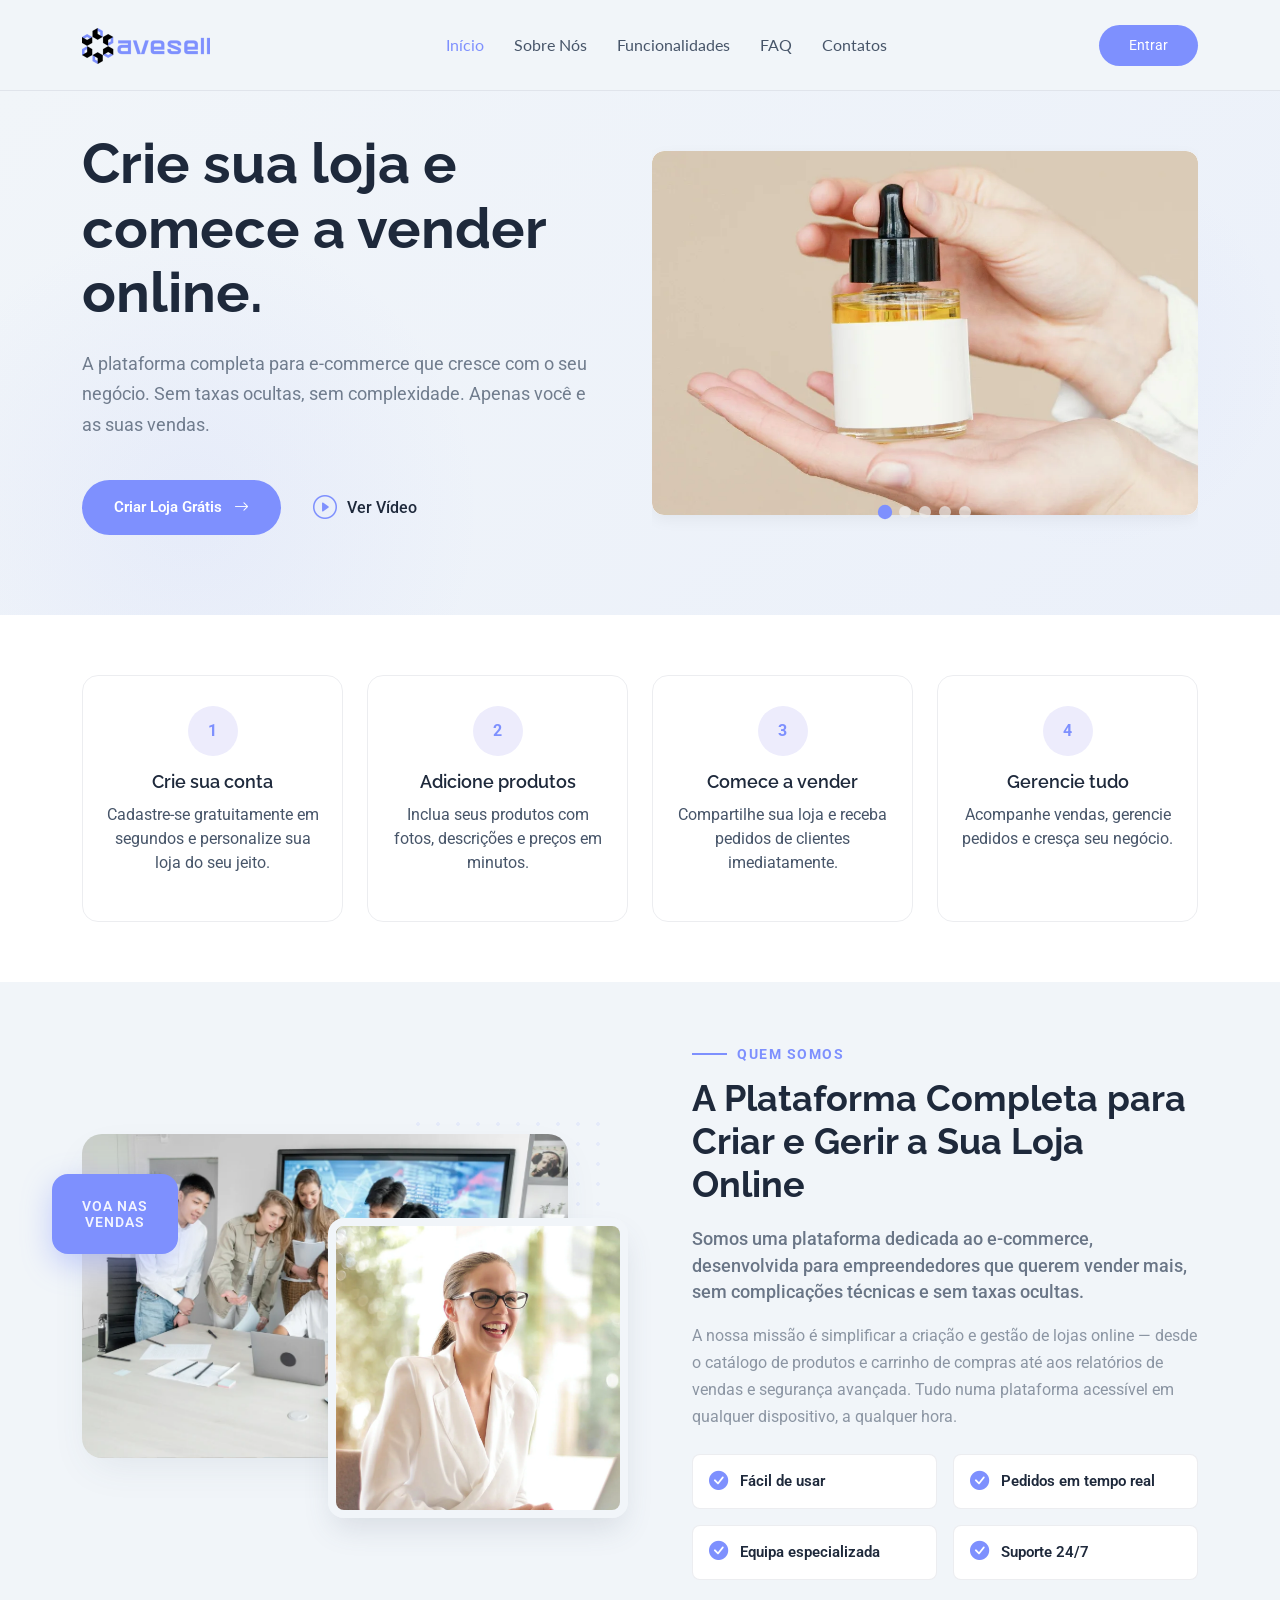
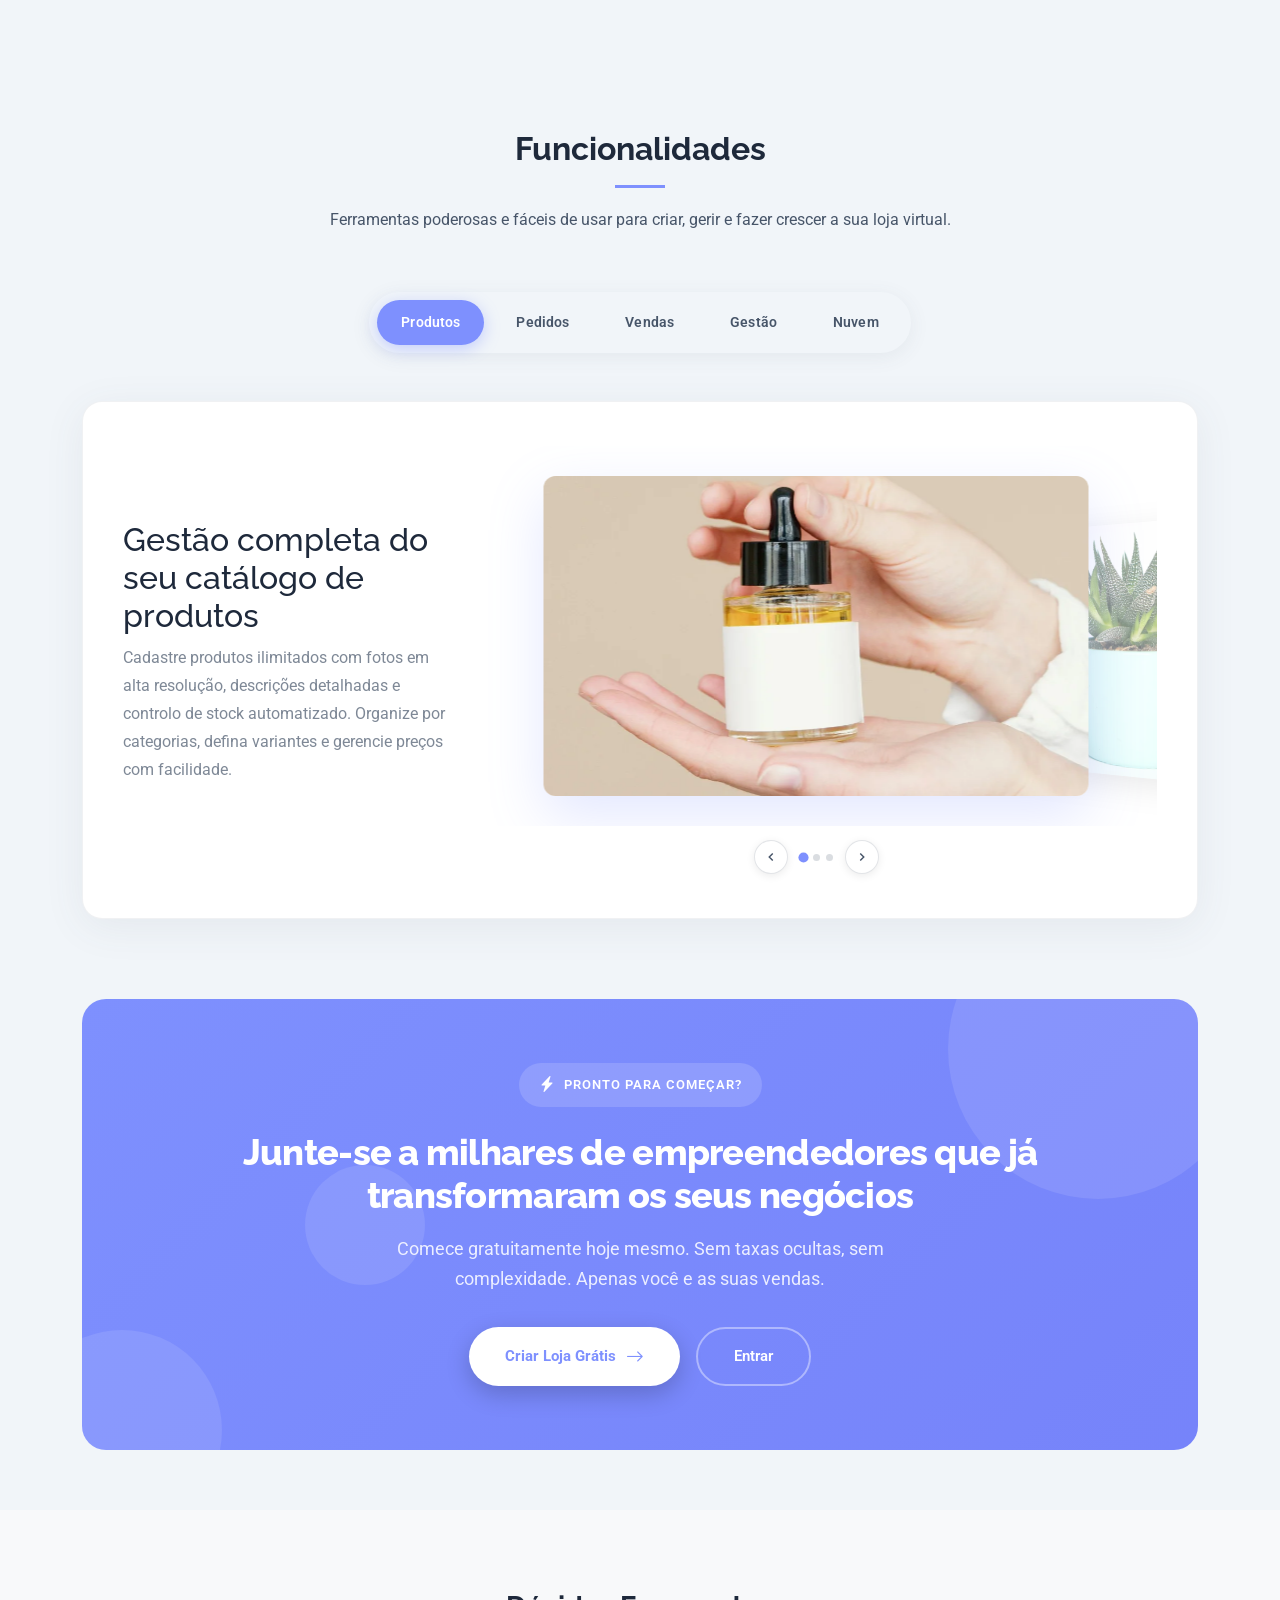
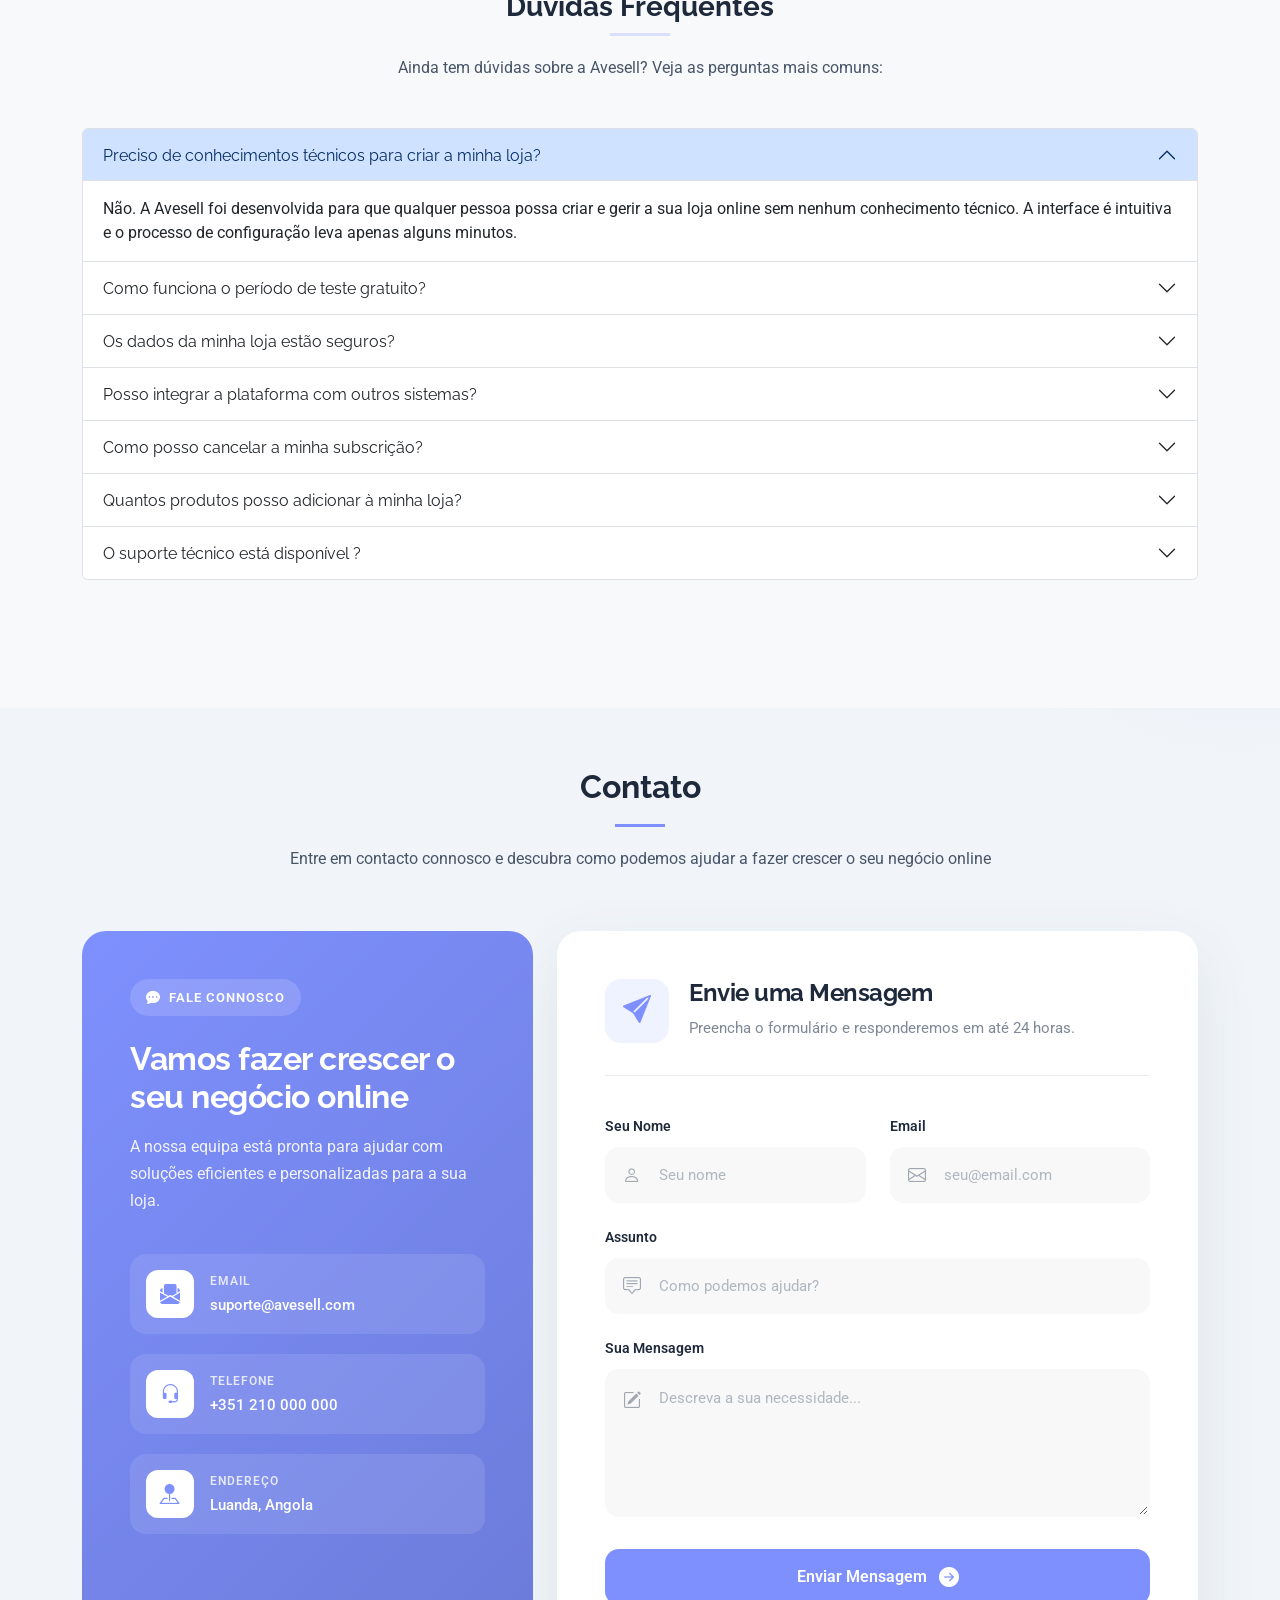
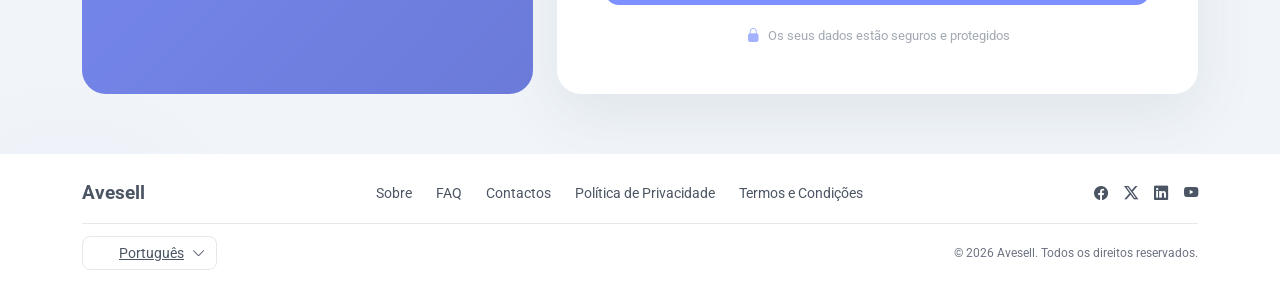
==== commit 2b617948: "commit" ====
--- a/index.html
+++ b/index.html
@@ -106,40 +106,47 @@
               </div>
             </div>
             <div class="col-lg-6" data-aos="fade-left" data-aos-delay="300">
-              <div class="carousel-container">
-                <div class="carousel-track" id="imgTrack">
-                  <div class="slide">
+              <div class="swiper portfolio-swiper">
+                <!-- Slides -->
+                <div class="swiper-wrapper">
+                  <div class="swiper-slide">
                     <img
                       src="assets/img/portfolio/portfolio-1.webp"
                       alt="Slide 1"
                     />
                   </div>
-                  <div class="slide">
+                  <div class="swiper-slide">
                     <img
                       src="assets/img/portfolio/portfolio-2.webp"
                       alt="Slide 2"
                     />
                   </div>
-                  <div class="slide">
+                  <div class="swiper-slide">
                     <img
                       src="assets/img/portfolio/portfolio-3.webp"
                       alt="Slide 3"
                     />
                   </div>
-                  <div class="slide">
+                  <div class="swiper-slide">
                     <img
                       src="assets/img/portfolio/portfolio-4.webp"
                       alt="Slide 4"
                     />
                   </div>
-                  <div class="slide">
+                  <div class="swiper-slide">
                     <img
                       src="assets/img/portfolio/portfolio-5.webp"
                       alt="Slide 5"
                     />
                   </div>
                 </div>
-                <div class="carousel-dots" id="imgDots"></div>
+
+                <!-- Paginação -->
+                <div class="swiper-pagination"></div>
+
+                <!-- Navegação opcional -->
+                <div class="swiper-button-next"></div>
+                <div class="swiper-button-prev"></div>
               </div>
             </div>
           </div>
--- a/assets/css/main.css
+++ b/assets/css/main.css
@@ -7955,8 +7955,8 @@
 .step-number {
   width: 50px;
   height: 50px;
-  background: #0d6efd;
-  color: #fff;
+  background: #edecfc;
+  color: #7e90fe;
   font-weight: bold;
   border-radius: 50%;
   display: flex;
@@ -7964,3 +7964,71 @@
   justify-content: center;
   margin: 0 auto 15px;
 }
+
+.portfolio-swiper {
+  width: 100%;
+  padding: 20px 0;
+}
+
+.portfolio-swiper .swiper-slide {
+  background: #fff; /* fundo do card, se quiser */
+  border-radius: 12px;
+  overflow: hidden;
+  text-align: center;
+  transition:
+    transform 0.3s,
+    box-shadow 0.3s;
+  box-shadow: 0 5px 15px rgba(0, 0, 0, 0.05);
+}
+
+.portfolio-swiper .swiper-slide img {
+  width: 100%;
+  height: auto;
+  display: block;
+  border-radius: 12px;
+  cursor: pointer;
+}
+
+.portfolio-swiper .swiper-slide:hover {
+  transform: translateY(-5px);
+  box-shadow: 0 10px 25px rgba(0, 0, 0, 0.1);
+}
+
+/* Dots/Pagination */
+.portfolio-swiper .swiper-pagination {
+  bottom: 10px !important;
+}
+
+.portfolio-swiper .swiper-pagination-bullet {
+  background: #f0f0f0;
+  opacity: 0.7;
+  width: 12px;
+  height: 12px;
+  margin: 0 4px !important;
+  transition: all 0.3s;
+}
+
+.portfolio-swiper .swiper-pagination-bullet-active {
+  background: #7e90fe;
+  opacity: 1;
+  transform: scale(1.2);
+}
+
+/* Botões de navegação */
+.portfolio-swiper .swiper-button-next,
+.portfolio-swiper .swiper-button-prev {
+  color: transparent;
+  transition: 0.3s;
+}
+
+.portfolio-swiper .swiper-button-next:hover,
+.portfolio-swiper .swiper-button-prev:hover {
+  color: #0a58ca;
+}
+
+/* Responsivo extra */
+@media (max-width: 768px) {
+  .portfolio-swiper {
+    padding: 15px 0;
+  }
+}
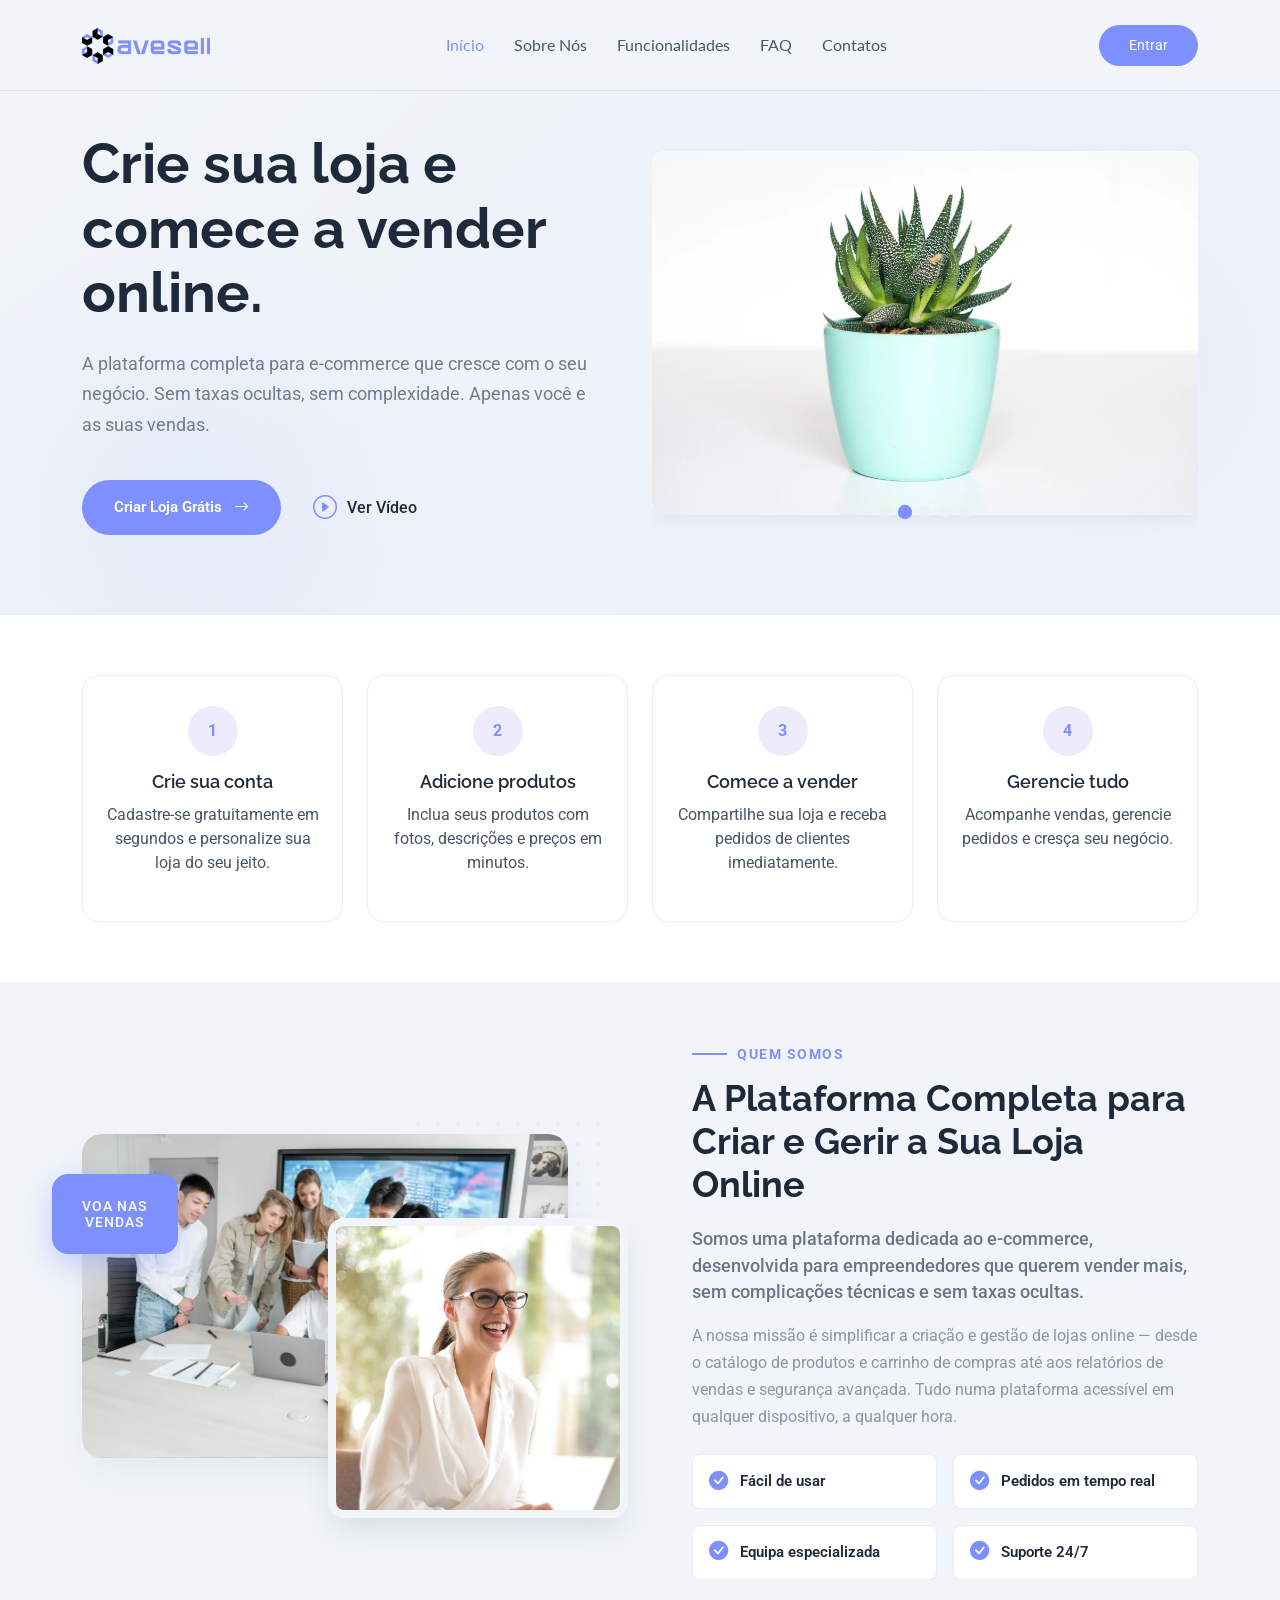
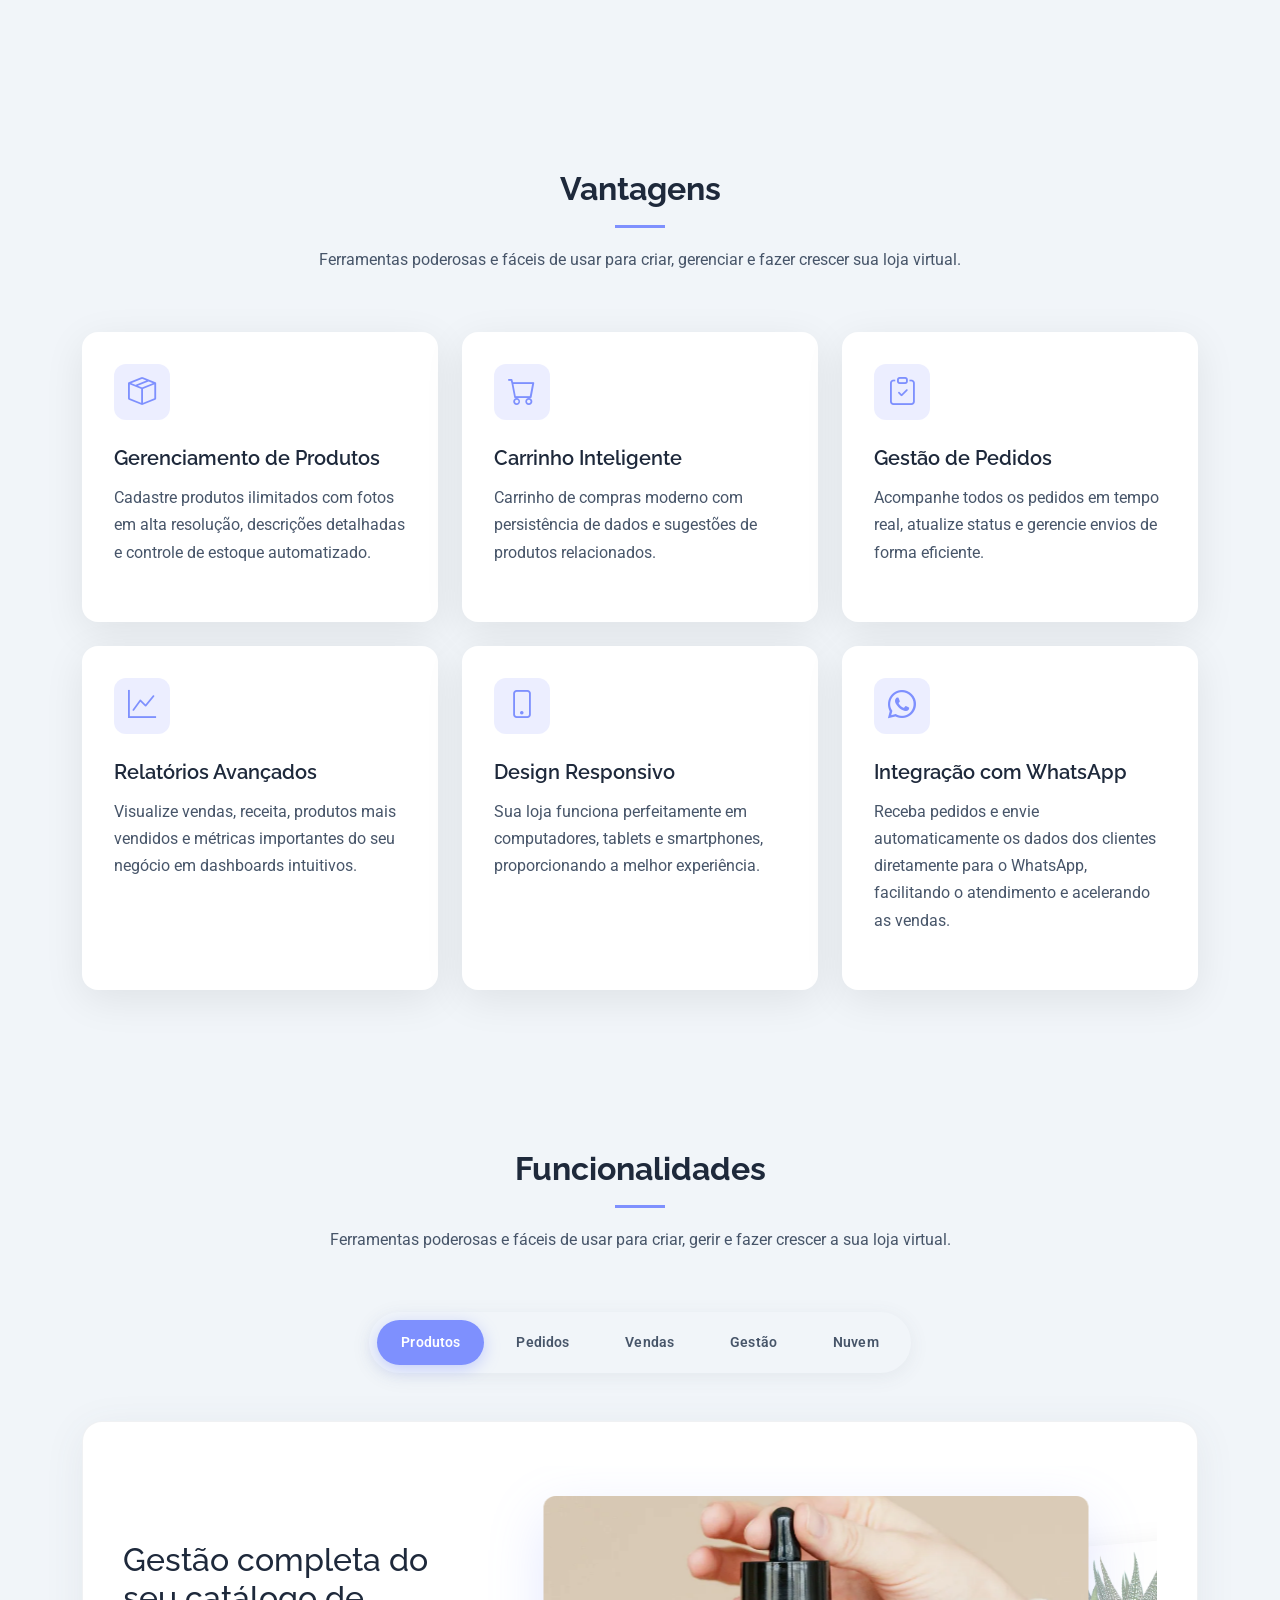
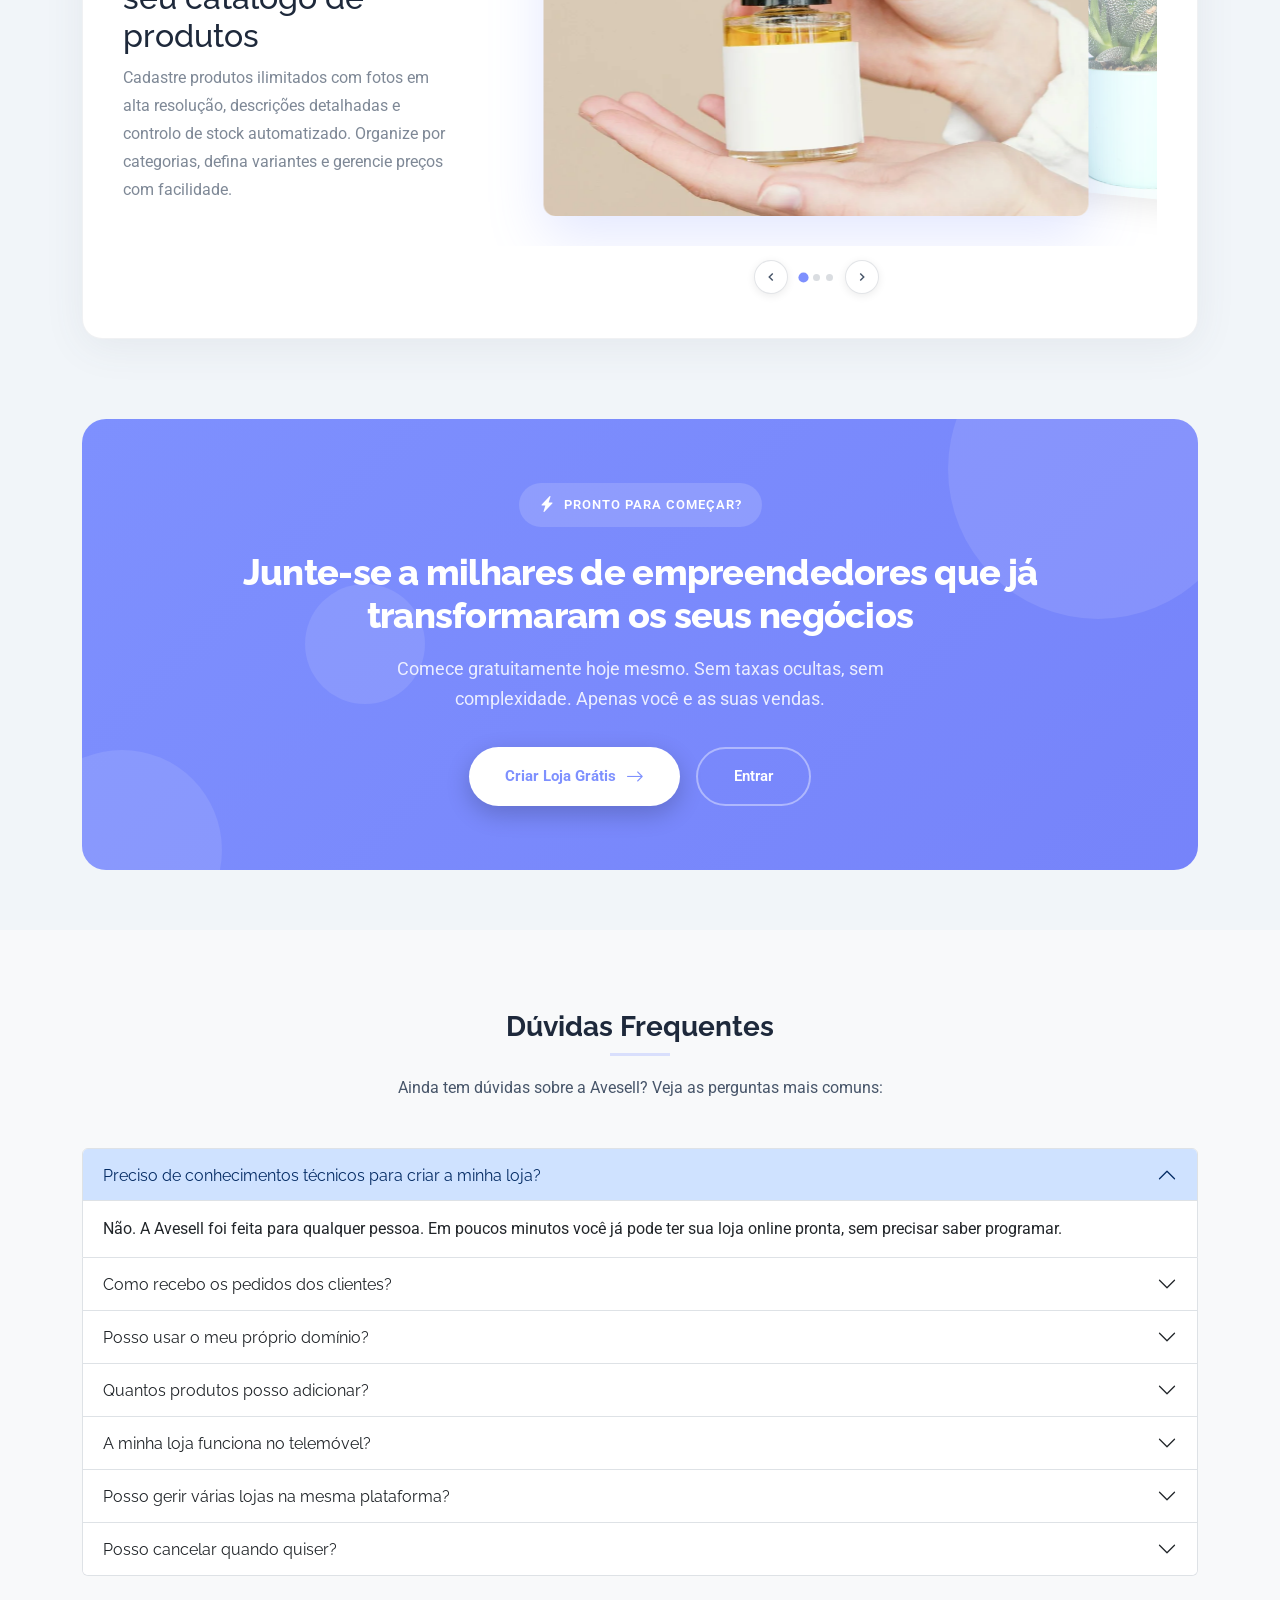
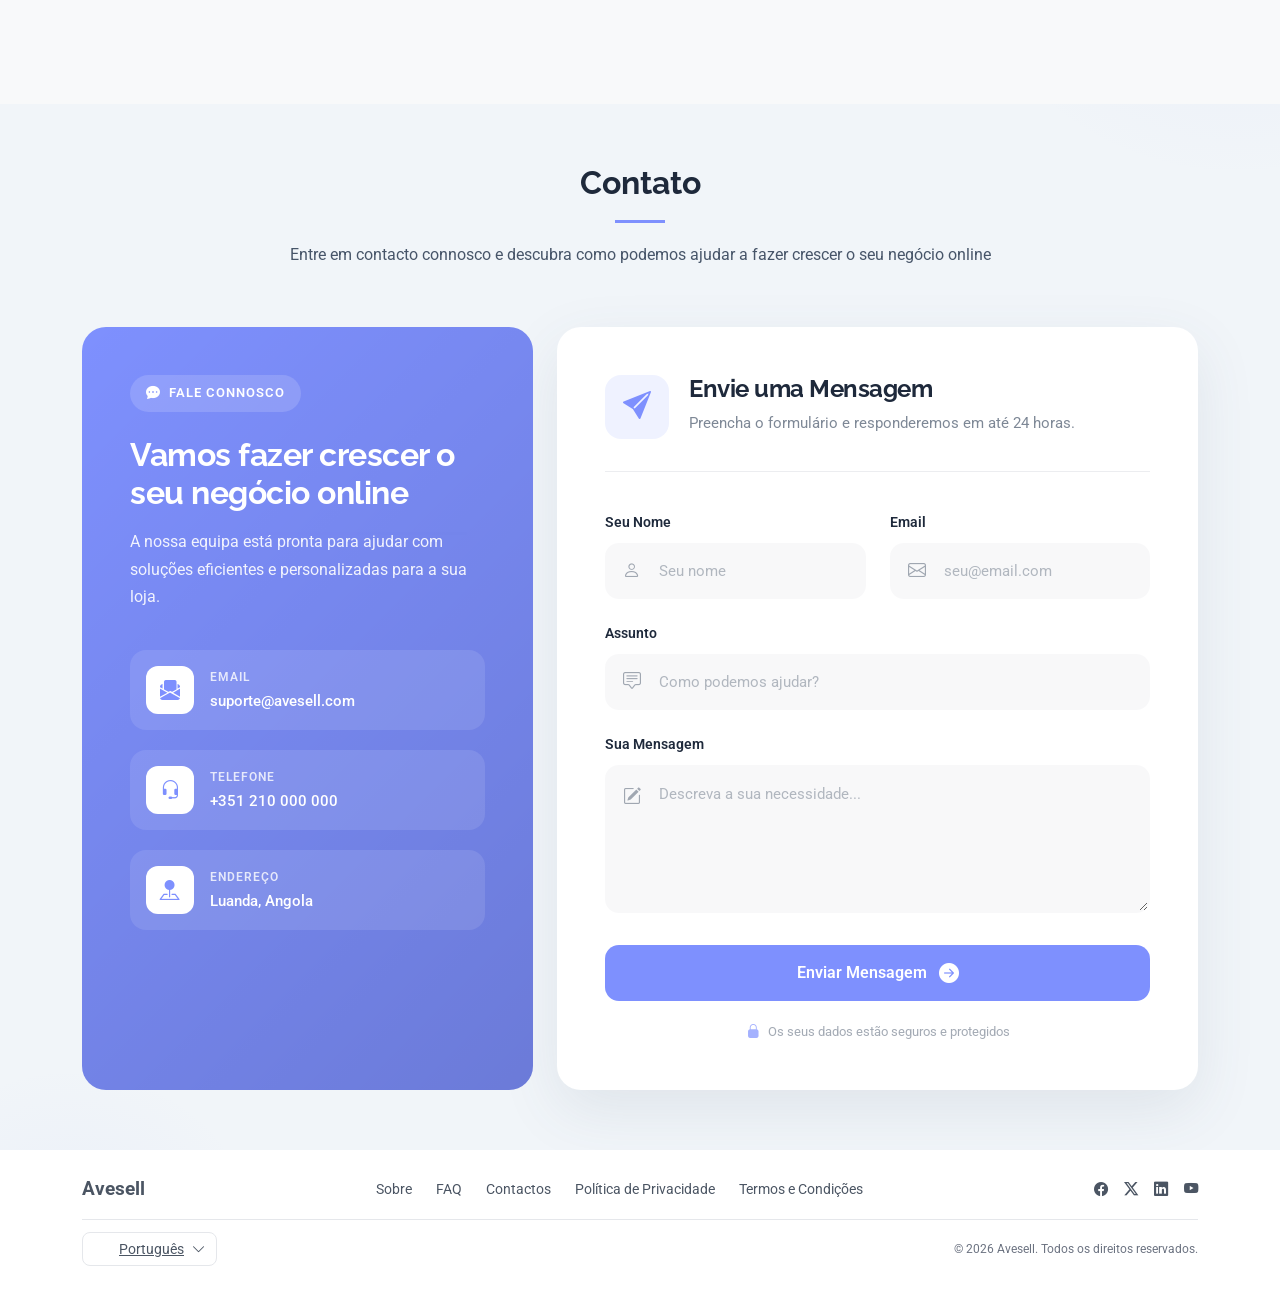
==== commit 763e304b: "commit" ====
--- a/index.html
+++ b/index.html
@@ -274,6 +274,105 @@
                     <span>Suporte 24/7</span>
                   </div>
                 </div>
+              </div>
+            </div>
+          </div>
+        </div>
+      </section>
+
+      <section id="services" class="services section">
+        <div class="container section-title" data-aos="fade-up">
+          <h2>Vantagens</h2>
+          <p>
+            Ferramentas poderosas e fáceis de usar para criar, gerenciar e fazer
+            crescer sua loja virtual.
+          </p>
+        </div>
+
+        <div class="container" data-aos="fade-up" data-aos-delay="100">
+          <div class="row g-4">
+            <!-- Card 1 -->
+            <div class="col-lg-4 col-md-6">
+              <div class="service-card">
+                <div class="icon-wrapper">
+                  <i class="bi bi-box-seam"></i>
+                </div>
+                <h3>Gerenciamento de Produtos</h3>
+                <p>
+                  Cadastre produtos ilimitados com fotos em alta resolução,
+                  descrições detalhadas e controle de estoque automatizado.
+                </p>
+              </div>
+            </div>
+
+            <!-- Card 2 -->
+            <div class="col-lg-4 col-md-6">
+              <div class="service-card">
+                <div class="icon-wrapper">
+                  <i class="bi bi-cart"></i>
+                </div>
+                <h3>Carrinho Inteligente</h3>
+                <p>
+                  Carrinho de compras moderno com persistência de dados e
+                  sugestões de produtos relacionados.
+                </p>
+              </div>
+            </div>
+
+            <!-- Card 3 -->
+            <div class="col-lg-4 col-md-6">
+              <div class="service-card">
+                <div class="icon-wrapper">
+                  <i class="bi bi-clipboard-check"></i>
+                </div>
+                <h3>Gestão de Pedidos</h3>
+                <p>
+                  Acompanhe todos os pedidos em tempo real, atualize status e
+                  gerencie envios de forma eficiente.
+                </p>
+              </div>
+            </div>
+
+            <!-- Card 4 -->
+            <div class="col-lg-4 col-md-6">
+              <div class="service-card">
+                <div class="icon-wrapper">
+                  <i class="bi bi-graph-up"></i>
+                </div>
+                <h3>Relatórios Avançados</h3>
+                <p>
+                  Visualize vendas, receita, produtos mais vendidos e métricas
+                  importantes do seu negócio em dashboards intuitivos.
+                </p>
+              </div>
+            </div>
+
+            <!-- Card 5 -->
+            <div class="col-lg-4 col-md-6">
+              <div class="service-card">
+                <div class="icon-wrapper">
+                  <i class="bi bi-phone"></i>
+                </div>
+                <h3>Design Responsivo</h3>
+                <p>
+                  Sua loja funciona perfeitamente em computadores, tablets e
+                  smartphones, proporcionando a melhor experiência.
+                </p>
+              </div>
+            </div>
+
+            <!-- Card 6 -->
+            <div class="col-lg-4 col-md-6">
+              <div class="service-card">
+                <div class="icon-wrapper">
+                  <i class="bi bi-whatsapp"></i>
+                </div>
+                <h3>Integração com WhatsApp</h3>
+                <p>
+                  Receba pedidos e envie automaticamente os dados dos clientes
+                  diretamente para o WhatsApp, facilitando o atendimento e
+                  acelerando as vendas.
+                </p>
               </div>
             </div>
           </div>
@@ -627,184 +726,178 @@
           </div>
 
           <div class="row mb-5">
-            <div
-              class="col-md-12 d-flex align-items-center"
-              data-aos="fade-left"
-            >
+            <div class="col-md-12 d-flex align-items-center">
               <div class="accordion w-100" id="accordionFaq">
+                <!-- 1 -->
                 <div class="accordion-item">
                   <h2 class="accordion-header">
                     <button
                       class="accordion-button"
                       type="button"
                       data-bs-toggle="collapse"
-                      data-bs-target="#collapseOne"
+                      data-bs-target="#faq1"
                     >
-                      <span
-                        >Preciso de conhecimentos técnicos para criar a minha
-                        loja?</span
-                      >
+                      Preciso de conhecimentos técnicos para criar a minha loja?
                     </button>
                   </h2>
                   <div
-                    id="collapseOne"
+                    id="faq1"
                     class="accordion-collapse collapse show"
                     data-bs-parent="#accordionFaq"
                   >
                     <div class="accordion-body">
-                      Não. A Avesell foi desenvolvida para que qualquer pessoa
-                      possa criar e gerir a sua loja online sem nenhum
-                      conhecimento técnico. A interface é intuitiva e o processo
-                      de configuração leva apenas alguns minutos.
-                    </div>
-                  </div>
-                </div>
-
+                      Não. A Avesell foi feita para qualquer pessoa. Em poucos
+                      minutos você já pode ter sua loja online pronta, sem
+                      precisar saber programar.
+                    </div>
+                  </div>
+                </div>
+
+                <!-- 2 -->
                 <div class="accordion-item">
                   <h2 class="accordion-header">
                     <button
                       class="accordion-button collapsed"
                       type="button"
                       data-bs-toggle="collapse"
-                      data-bs-target="#collapseFive"
+                      data-bs-target="#faq2"
                     >
-                      <span>Como funciona o período de teste gratuito?</span>
+                      Como recebo os pedidos dos clientes?
                     </button>
                   </h2>
                   <div
-                    id="collapseFive"
+                    id="faq2"
                     class="accordion-collapse collapse"
                     data-bs-parent="#accordionFaq"
                   >
                     <div class="accordion-body">
-                      Oferecemos 15 dias de teste gratuito sem necessidade de
-                      cartão de crédito. Durante esse período tem acesso a todas
-                      as funcionalidades do plano escolhido.
-                    </div>
-                  </div>
-                </div>
-
+                      Os pedidos são enviados automaticamente para o seu
+                      WhatsApp com todos os dados do cliente, facilitando o
+                      atendimento rápido e direto.
+                    </div>
+                  </div>
+                </div>
+
+                <!-- 3 -->
                 <div class="accordion-item">
                   <h2 class="accordion-header">
                     <button
                       class="accordion-button collapsed"
                       type="button"
                       data-bs-toggle="collapse"
-                      data-bs-target="#collapseSix"
+                      data-bs-target="#faq3"
                     >
-                      <span>Os dados da minha loja estão seguros?</span>
+                      Posso usar o meu próprio domínio?
                     </button>
                   </h2>
                   <div
-                    id="collapseSix"
+                    id="faq3"
                     class="accordion-collapse collapse"
                     data-bs-parent="#accordionFaq"
                   >
                     <div class="accordion-body">
-                      Sim, utilizamos protecção SSL, encriptação de dados e
-                      conformidade com padrões de segurança internacionais. Os
-                      dados são armazenados em servidores seguros com backups
-                      automáticos diários.
-                    </div>
-                  </div>
-                </div>
-
+                      Sim, você pode usar o seu próprio domínio ou utilizar um
+                      subdomínio gratuito da Avesell para colocar sua loja no ar
+                      rapidamente.
+                    </div>
+                  </div>
+                </div>
+
+                <!-- 4 -->
                 <div class="accordion-item">
                   <h2 class="accordion-header">
                     <button
                       class="accordion-button collapsed"
                       type="button"
                       data-bs-toggle="collapse"
-                      data-bs-target="#collapseSeven"
+                      data-bs-target="#faq4"
                     >
-                      <span
-                        >Posso integrar a plataforma com outros sistemas?</span
-                      >
+                      Quantos produtos posso adicionar?
                     </button>
                   </h2>
                   <div
-                    id="collapseSeven"
+                    id="faq4"
                     class="accordion-collapse collapse"
                     data-bs-parent="#accordionFaq"
                   >
                     <div class="accordion-body">
-                      Sim, disponibilizamos uma API completa que permite
-                      integrar a plataforma com ERP, sistemas de facturação,
-                      transportadoras e outros softwares de gestão.
-                    </div>
-                  </div>
-                </div>
-
+                      No plano básico há limite inicial, mas nos planos
+                      superiores você pode adicionar produtos ilimitados e
+                      crescer sem restrições.
+                    </div>
+                  </div>
+                </div>
+
+                <!-- 5 -->
                 <div class="accordion-item">
                   <h2 class="accordion-header">
                     <button
                       class="accordion-button collapsed"
                       type="button"
                       data-bs-toggle="collapse"
-                      data-bs-target="#collapseEight"
+                      data-bs-target="#faq5"
                     >
-                      <span>Como posso cancelar a minha subscrição?</span>
+                      A minha loja funciona no telemóvel?
                     </button>
                   </h2>
                   <div
-                    id="collapseEight"
+                    id="faq5"
                     class="accordion-collapse collapse"
                     data-bs-parent="#accordionFaq"
                   >
                     <div class="accordion-body">
-                      Pode cancelar a sua subscrição a qualquer momento
-                      directamente nas definições da conta, sem qualquer
-                      penalização. Os dados ficam disponíveis por 30 dias após o
-                      cancelamento.
-                    </div>
-                  </div>
-                </div>
-
+                      Sim, todas as lojas são totalmente responsivas e funcionam
+                      perfeitamente em telemóveis, tablets e computadores.
+                    </div>
+                  </div>
+                </div>
+
+                <!-- 6 -->
                 <div class="accordion-item">
                   <h2 class="accordion-header">
                     <button
                       class="accordion-button collapsed"
                       type="button"
                       data-bs-toggle="collapse"
-                      data-bs-target="#collapseNine"
+                      data-bs-target="#faq6"
                     >
-                      <span
-                        >Quantos produtos posso adicionar à minha loja?</span
-                      >
+                      Posso gerir várias lojas na mesma plataforma?
                     </button>
                   </h2>
                   <div
-                    id="collapseNine"
+                    id="faq6"
                     class="accordion-collapse collapse"
                     data-bs-parent="#accordionFaq"
                   >
                     <div class="accordion-body">
-                      No plano Básico pode adicionar até 19 produtos. No plano
-                      Profissional e Empresarial o número de produtos é
-                      ilimitado.
-                    </div>
-                  </div>
-                </div>
-
+                      Sim. A Avesell suporta múltiplas lojas (multi-tenant),
+                      permitindo gerir diferentes negócios com configurações
+                      independentes.
+                    </div>
+                  </div>
+                </div>
+
+                <!-- 7 -->
                 <div class="accordion-item">
                   <h2 class="accordion-header">
                     <button
                       class="accordion-button collapsed"
                       type="button"
                       data-bs-toggle="collapse"
-                      data-bs-target="#collapseTen"
+                      data-bs-target="#faq7"
                     >
-                      <span>O suporte técnico está disponível ?</span>
+                      Posso cancelar quando quiser?
                     </button>
                   </h2>
                   <div
-                    id="collapseTen"
+                    id="faq7"
                     class="accordion-collapse collapse"
                     data-bs-parent="#accordionFaq"
                   >
                     <div class="accordion-body">
-                      Sim, o nosso suporte técnico está disponível , por email.
-                      O plano Empresarial inclui suporte dedicado 24/7.
+                      Sim, pode cancelar a qualquer momento sem complicações. Os
+                      seus dados continuam disponíveis por um período após o
+                      cancelamento.
                     </div>
                   </div>
                 </div>
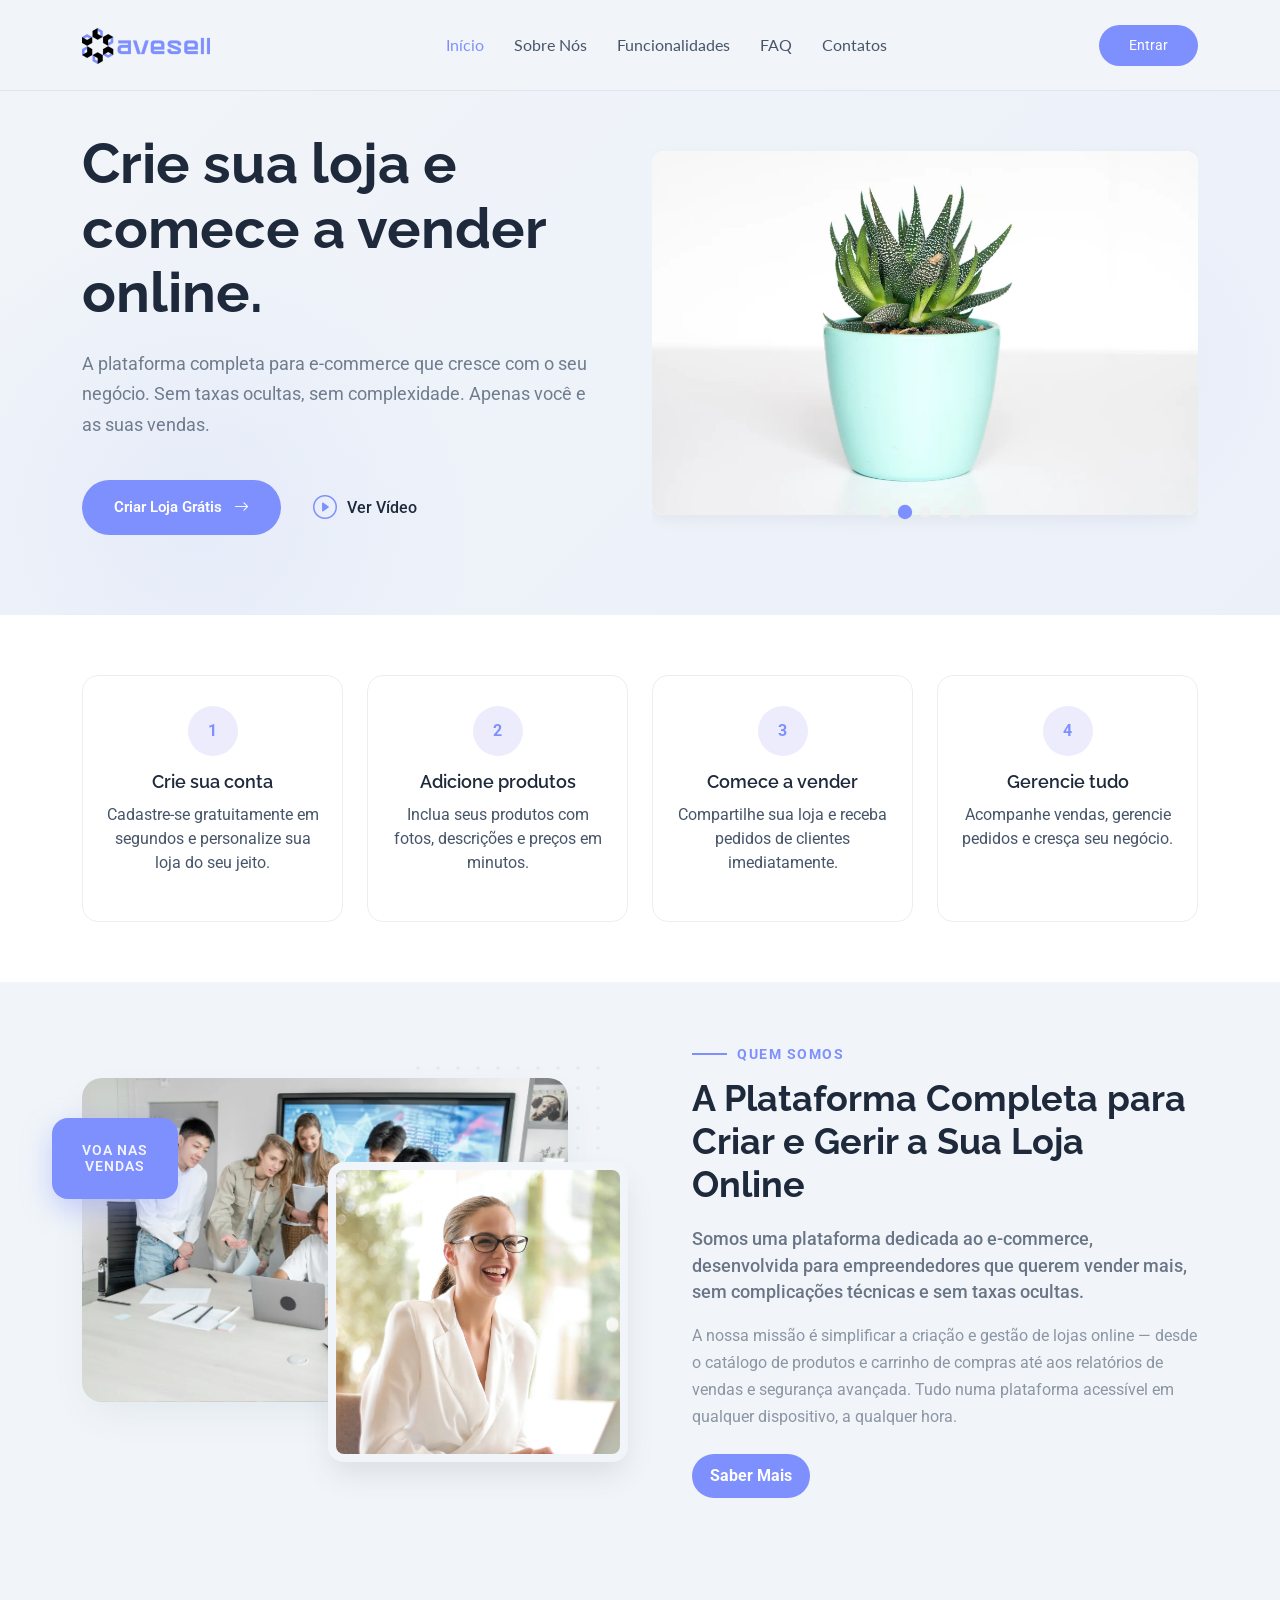
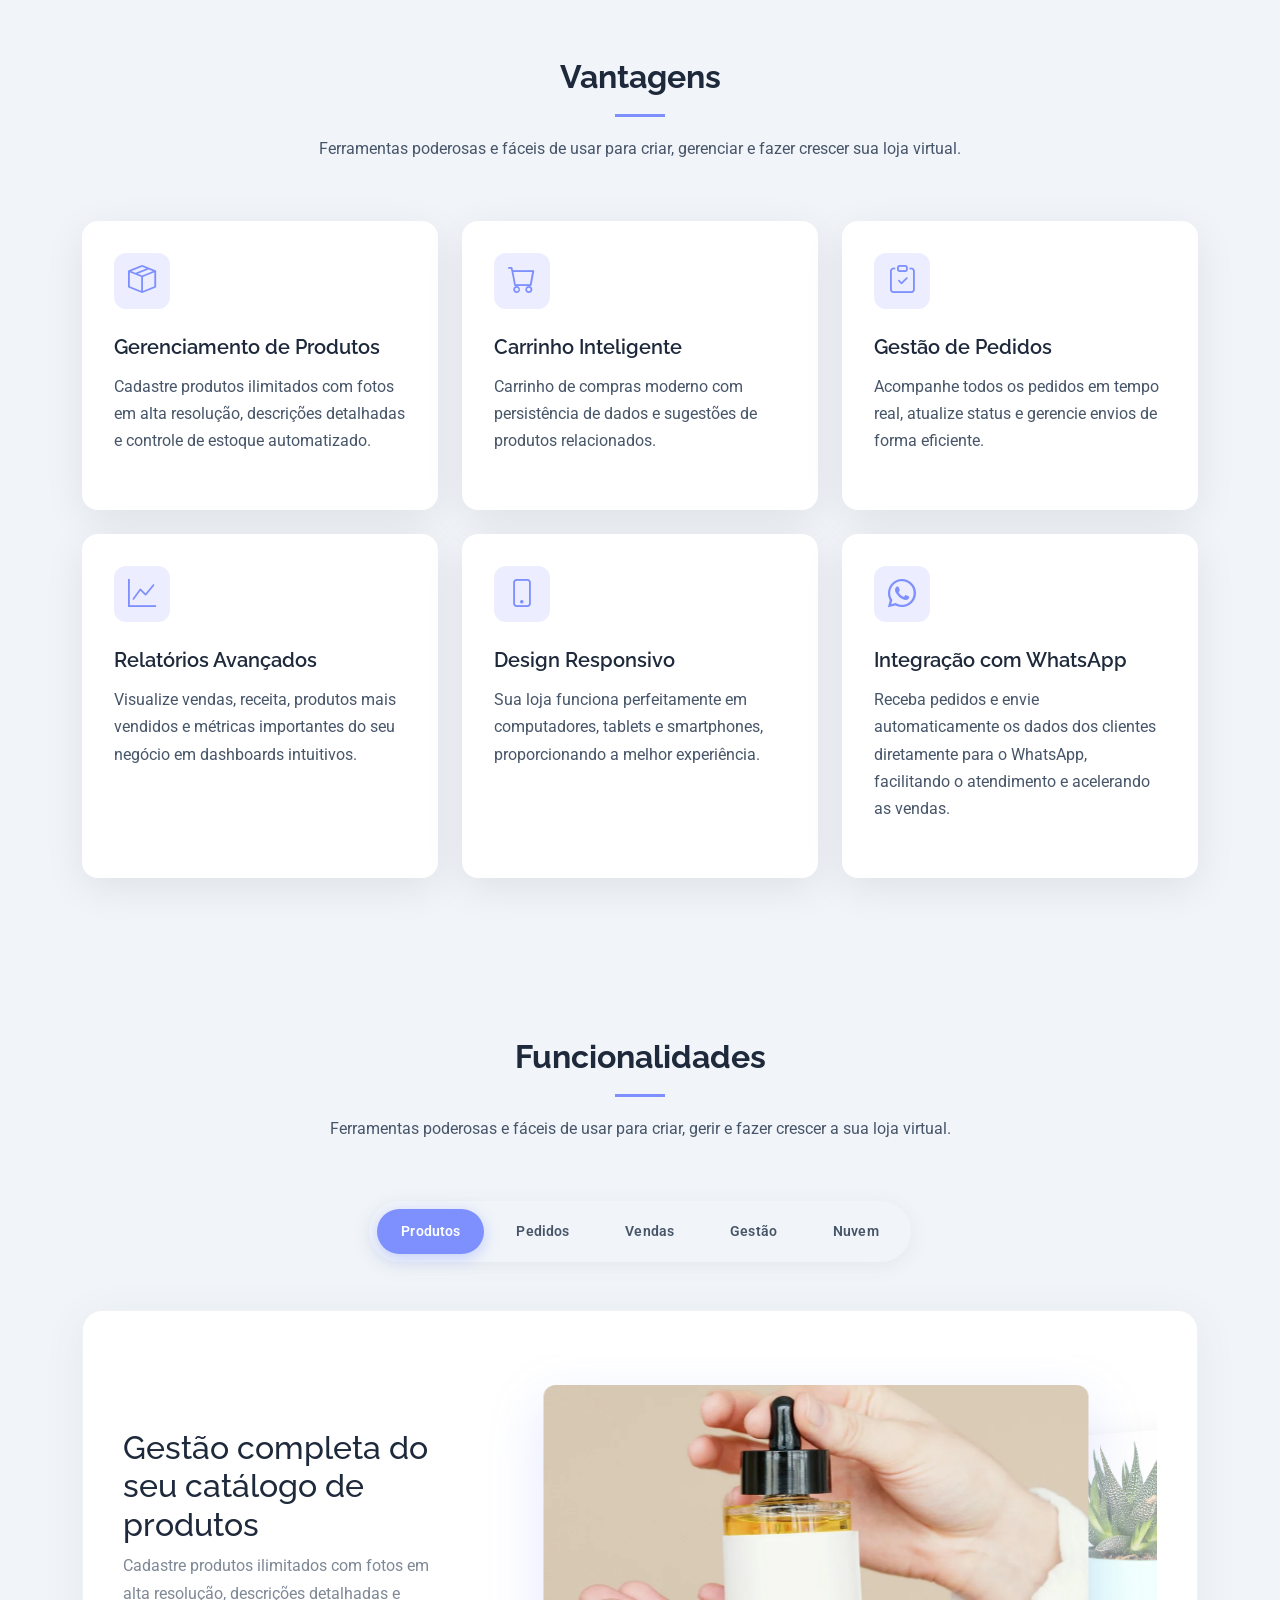
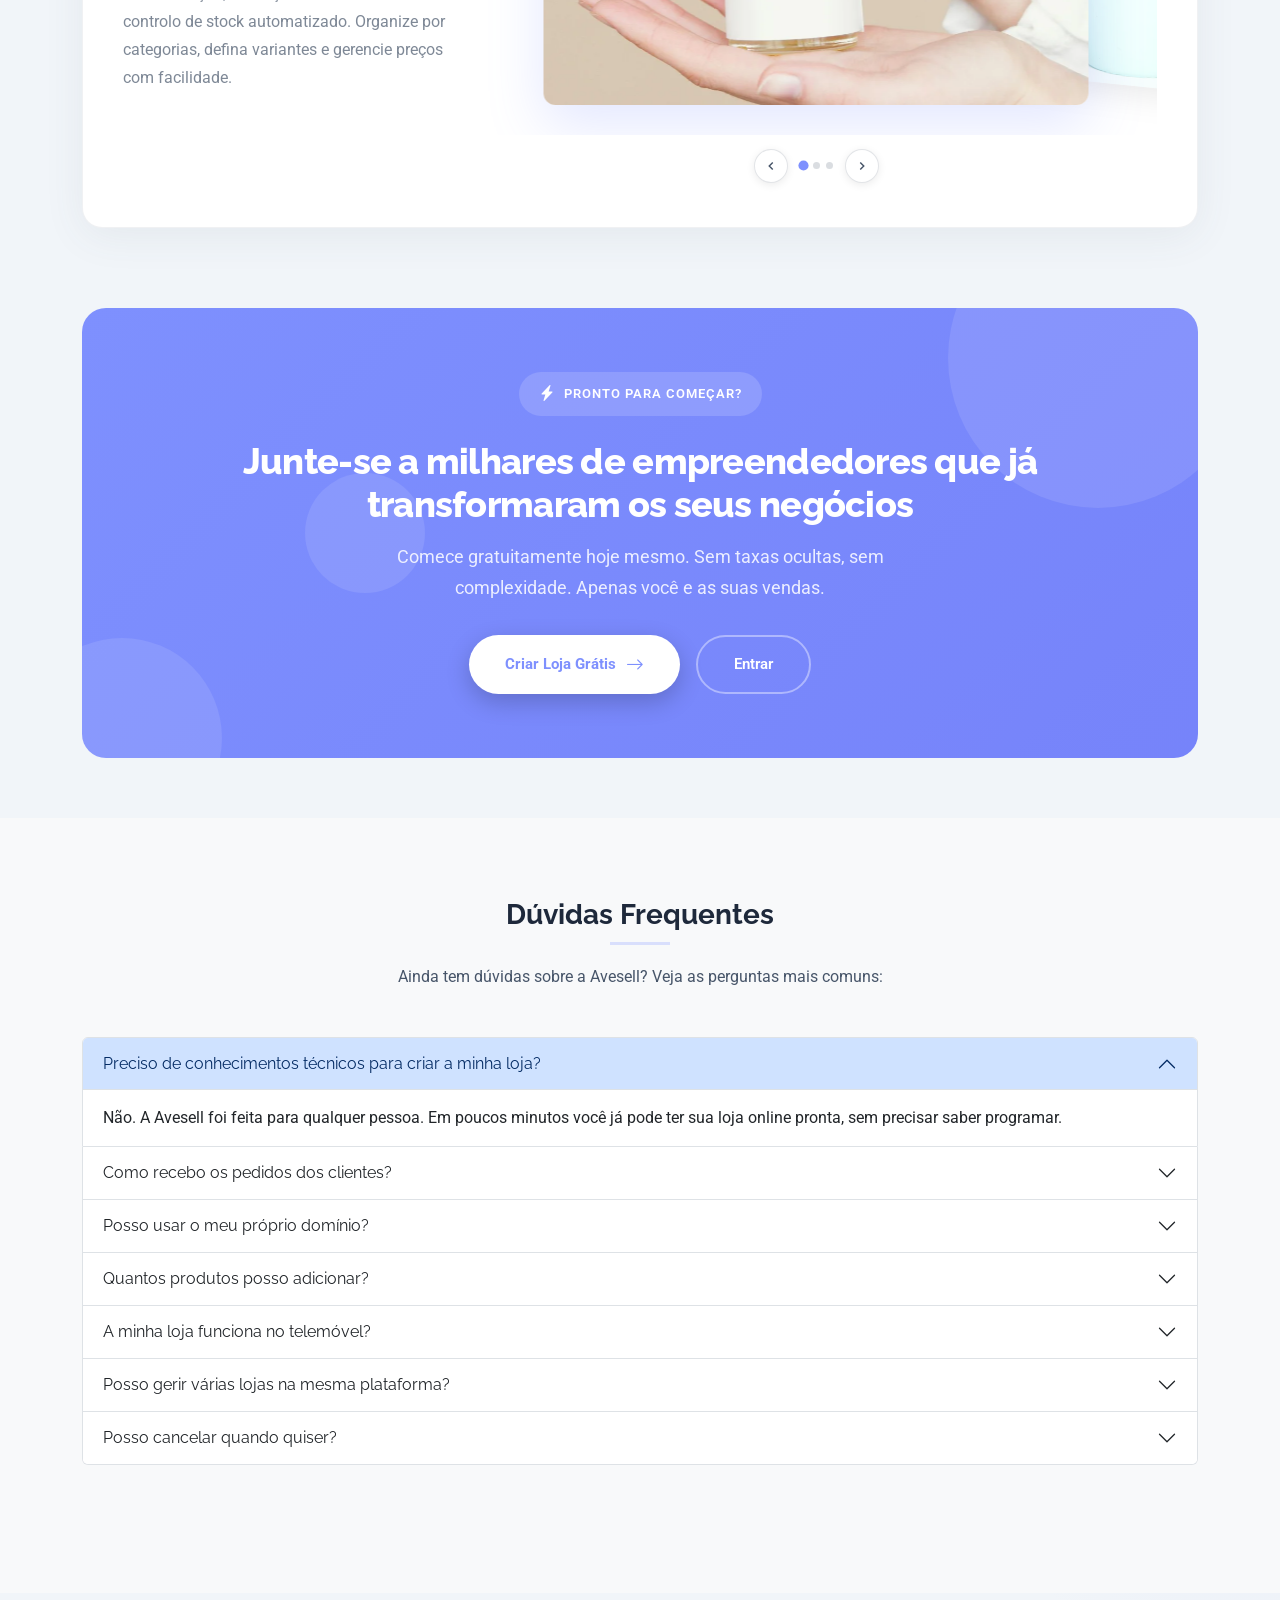
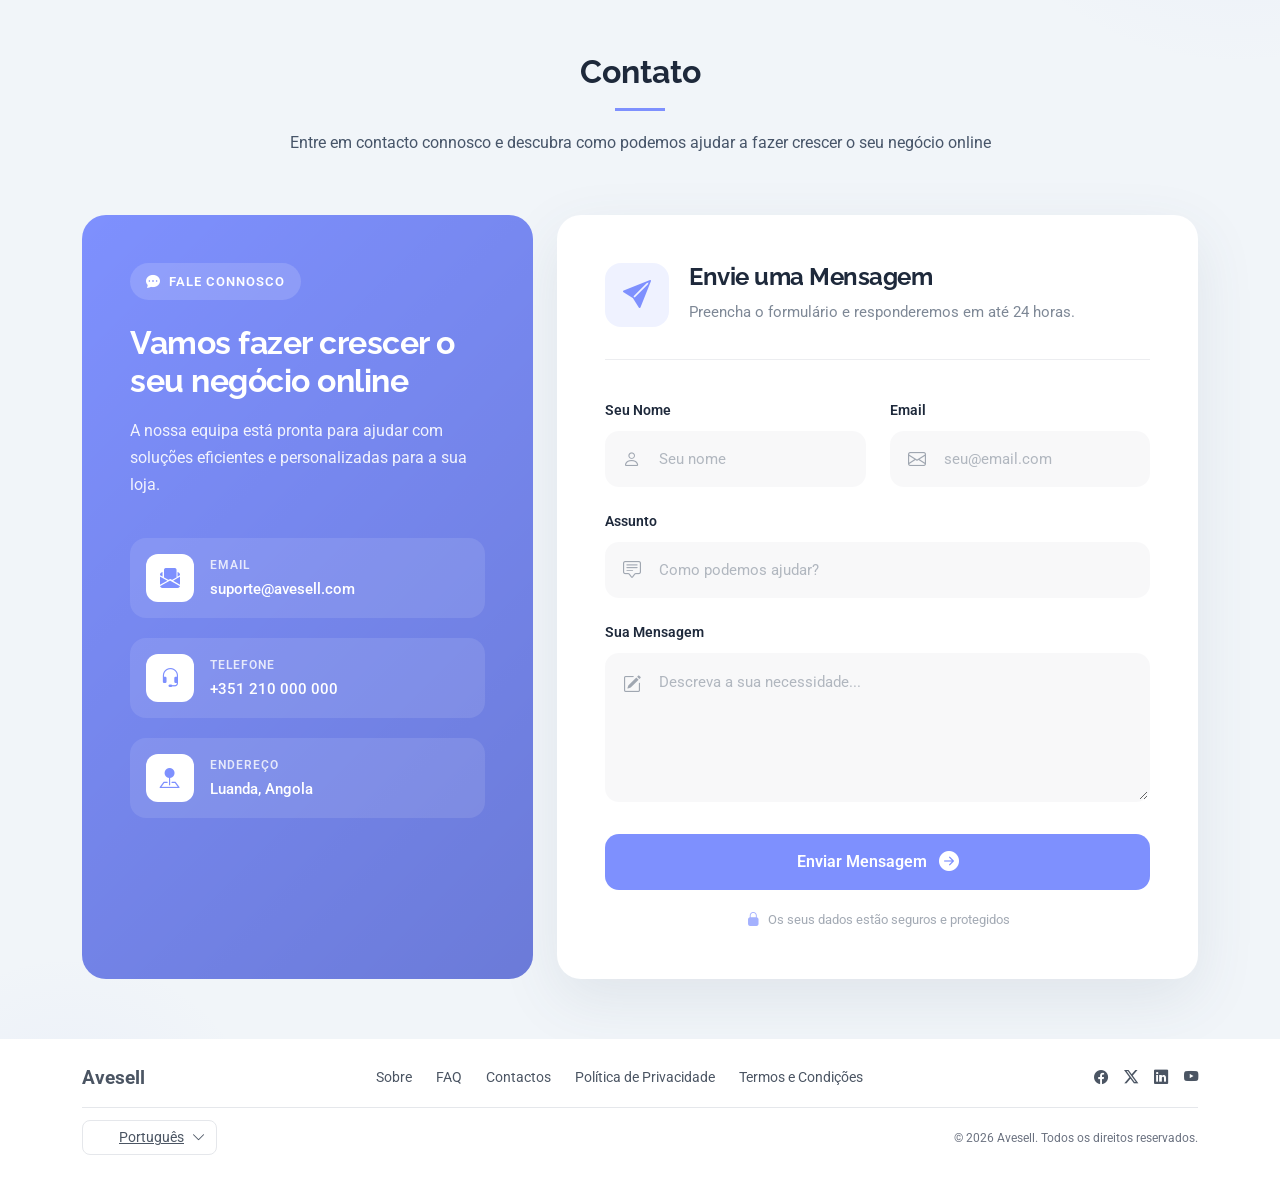
==== commit 8054a646: "commit" ====
--- a/index.html
+++ b/index.html
@@ -256,23 +256,8 @@
                   plataforma acessível em qualquer dispositivo, a qualquer hora.
                 </p>
 
-                <div class="features-grid">
-                  <div class="feature-card">
-                    <i class="bi bi-check-circle-fill"></i>
-                    <span>Fácil de usar</span>
-                  </div>
-                  <div class="feature-card">
-                    <i class="bi bi-check-circle-fill"></i>
-                    <span>Pedidos em tempo real</span>
-                  </div>
-                  <div class="feature-card">
-                    <i class="bi bi-check-circle-fill"></i>
-                    <span>Equipa especializada</span>
-                  </div>
-                  <div class="feature-card">
-                    <i class="bi bi-check-circle-fill"></i>
-                    <span>Suporte 24/7</span>
-                  </div>
+                <div class="feature-s">
+                  <a href="#services" class="btn-saber-mais">Saber Mais</a>
                 </div>
               </div>
             </div>
@@ -976,11 +961,7 @@
                   </div>
                 </div>
 
-                <form
-                  action="api/email.php"
-                  method="post"
-                  class="php-email-form"
-                >
+                <form class="php-email-form">
                   <div class="row g-4">
                     <div class="col-md-6">
                       <div class="input-group-custom">
@@ -1140,6 +1121,7 @@
     <script src="assets/js/script.js"></script>
     <script src="assets/js/portf.js"></script>
     <script src="assets/js/form.js"></script>
+    <script src="assets/js/email.js"></script>
     <script src="assets/js/depoi.js"></script>
   </body>
 </html>
--- a/assets/css/main.css
+++ b/assets/css/main.css
@@ -1386,6 +1386,37 @@
   grid-template-columns: repeat(2, 1fr);
   gap: 16px;
   margin-bottom: 30px;
+}
+
+/* Mantém teu grid */
+.about .features-grid {
+  display: grid;
+  grid-template-columns: repeat(2, 1fr);
+  gap: 16px;
+  margin-bottom: 30px;
+}
+
+/* Cada card */
+.feature-s {
+  display: flex;
+  justify-content: left; /* centraliza horizontal */
+  align-items: center; /* centraliza vertical */
+}
+
+/* Botão */
+.feature-s .btn-saber-mais {
+  background-color: #7e90fe; /* azul padrão */
+  color: #fff;
+  border: none;
+  padding: 10px 18px;
+  border-radius: 50px;
+  cursor: pointer;
+  font-weight: bold;
+  transition: background 0.3s;
+}
+
+.feature-s .btn-saber-mais:hover {
+  background-color: #7e90fe; /* azul mais escuro no hover */
 }
 
 @media (max-width: 576px) {
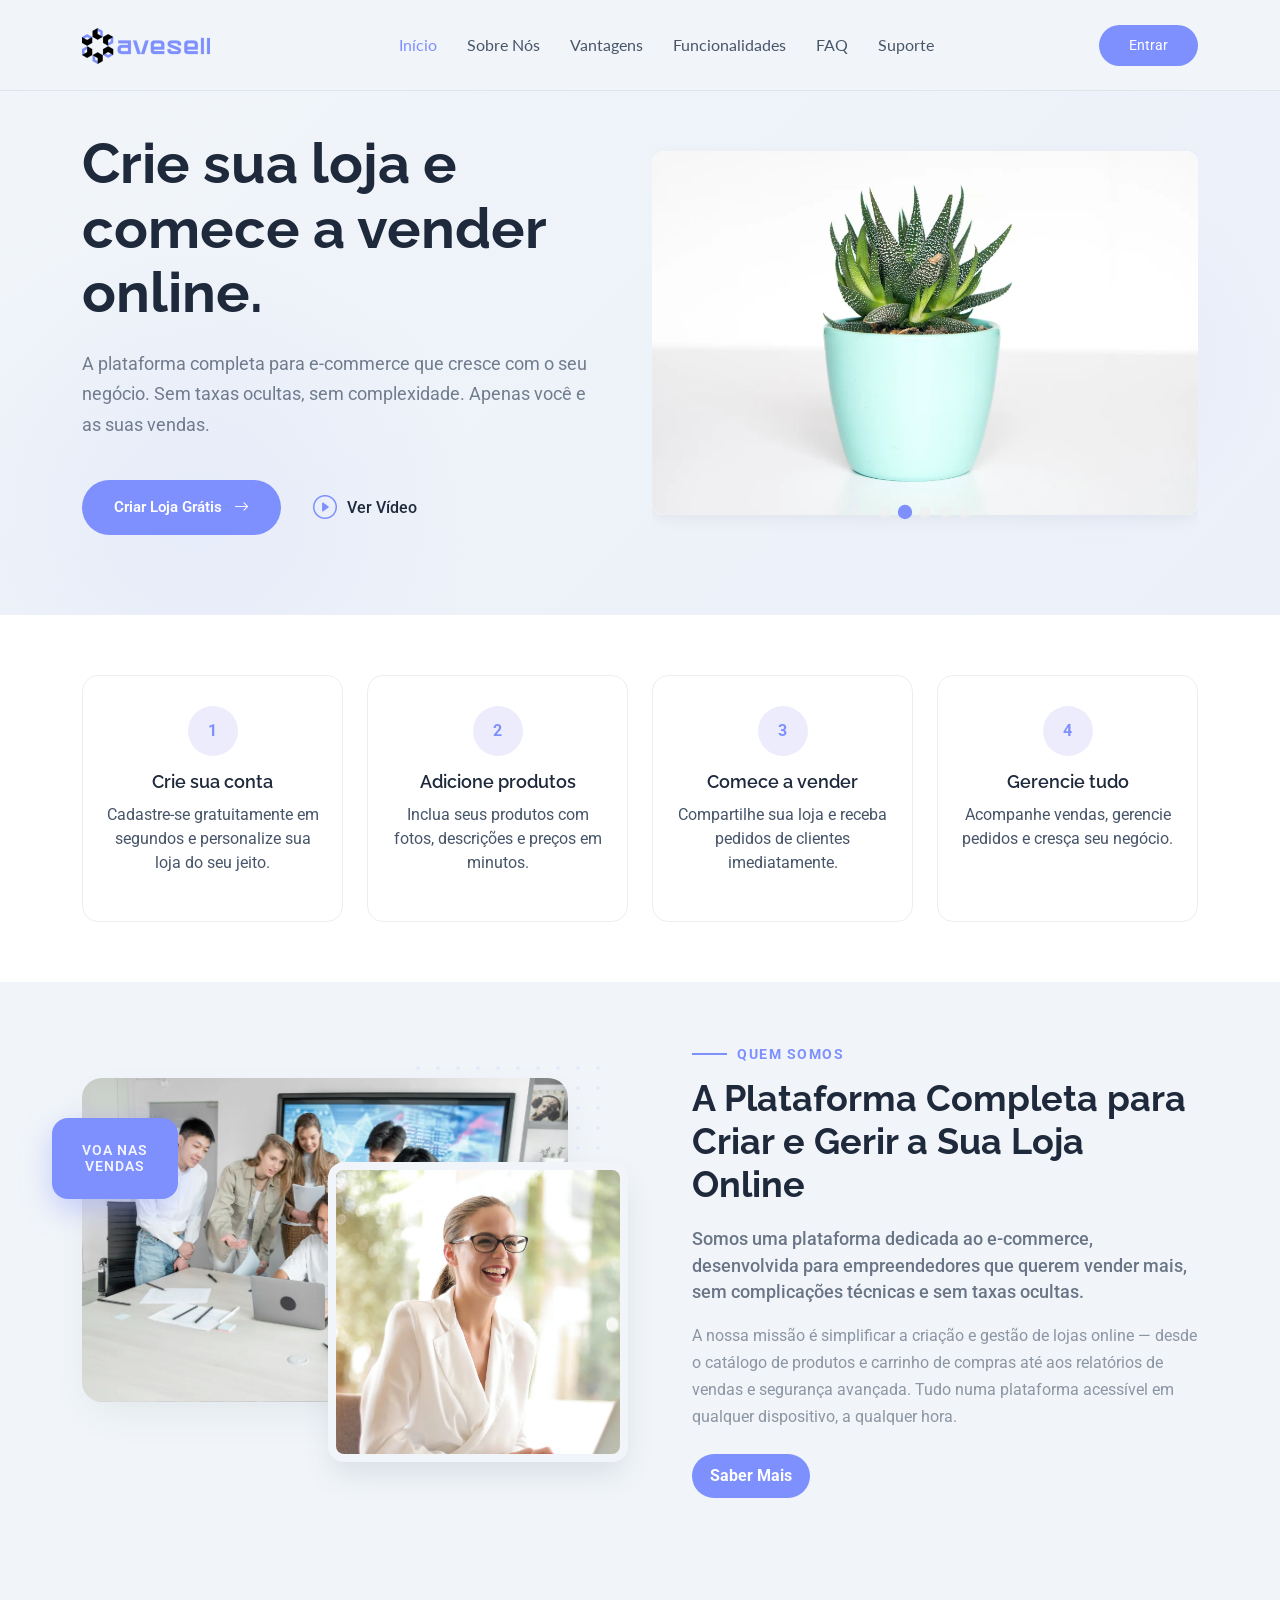
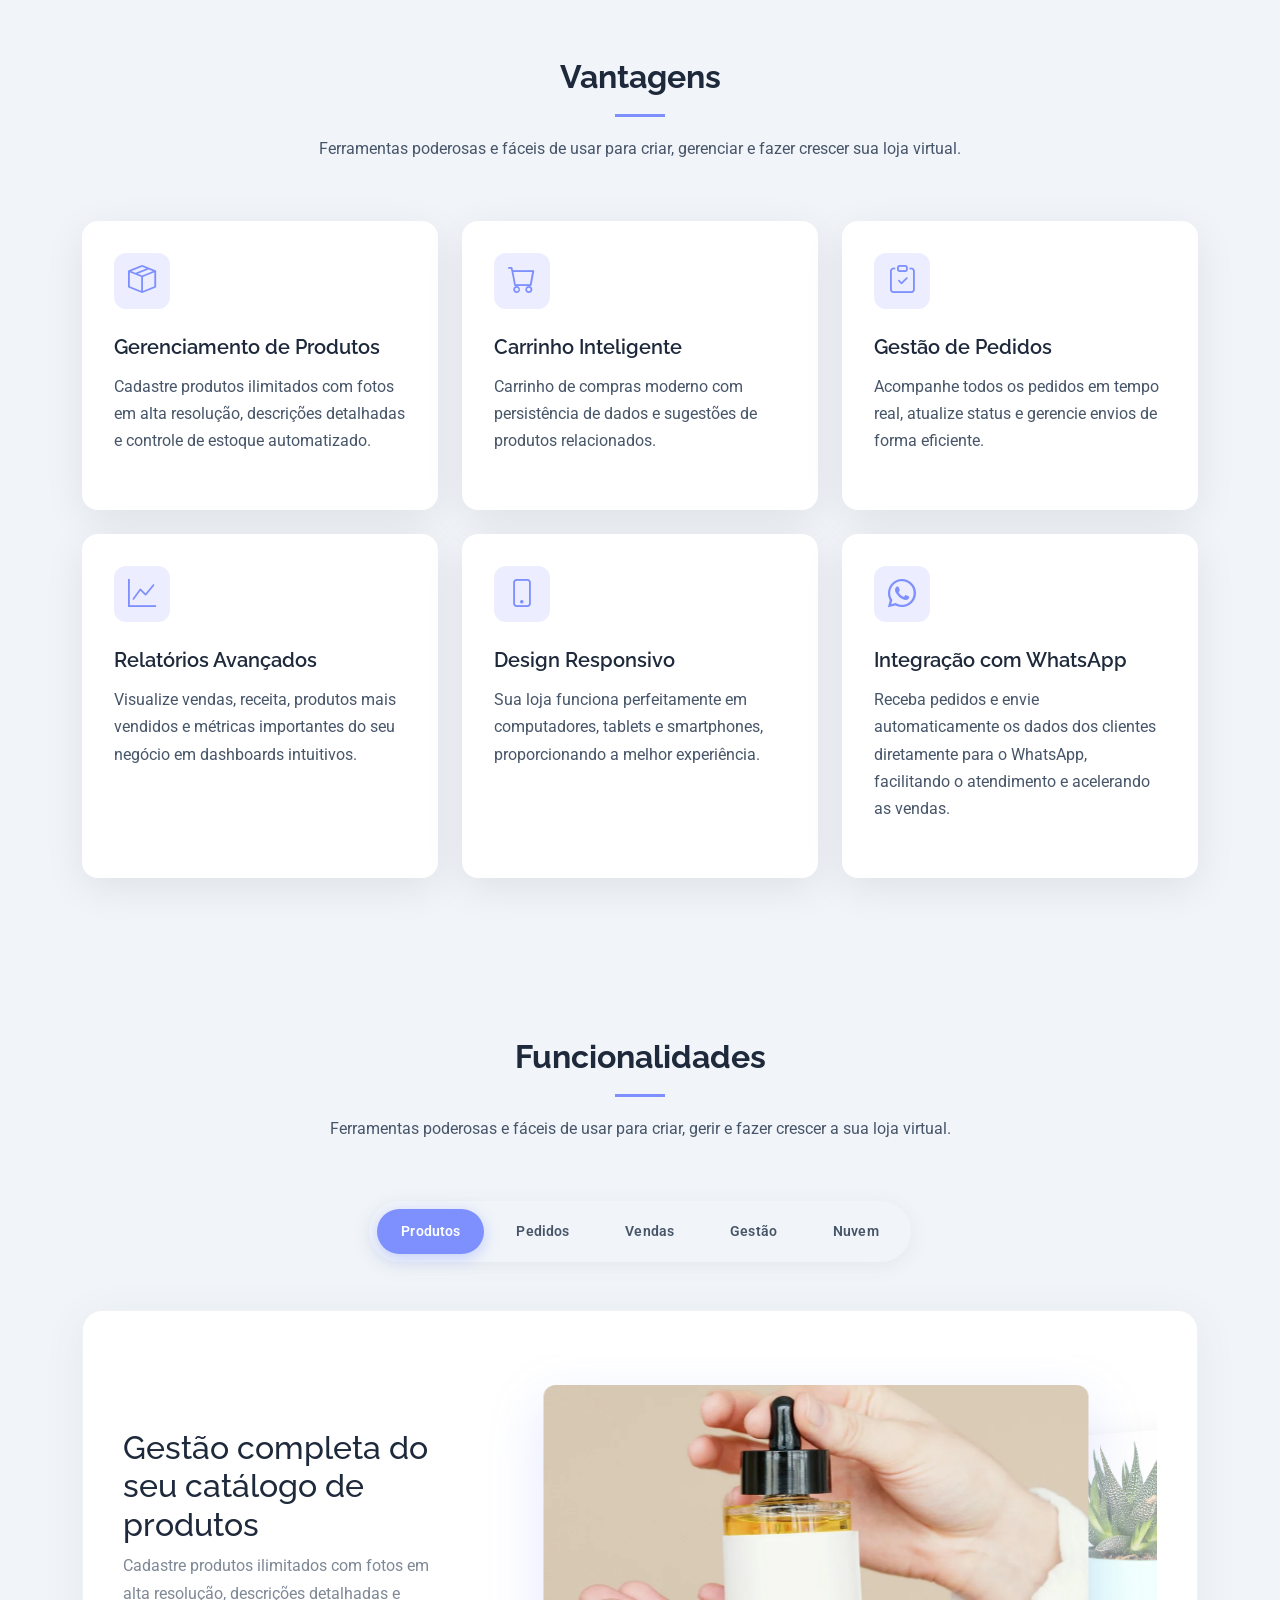
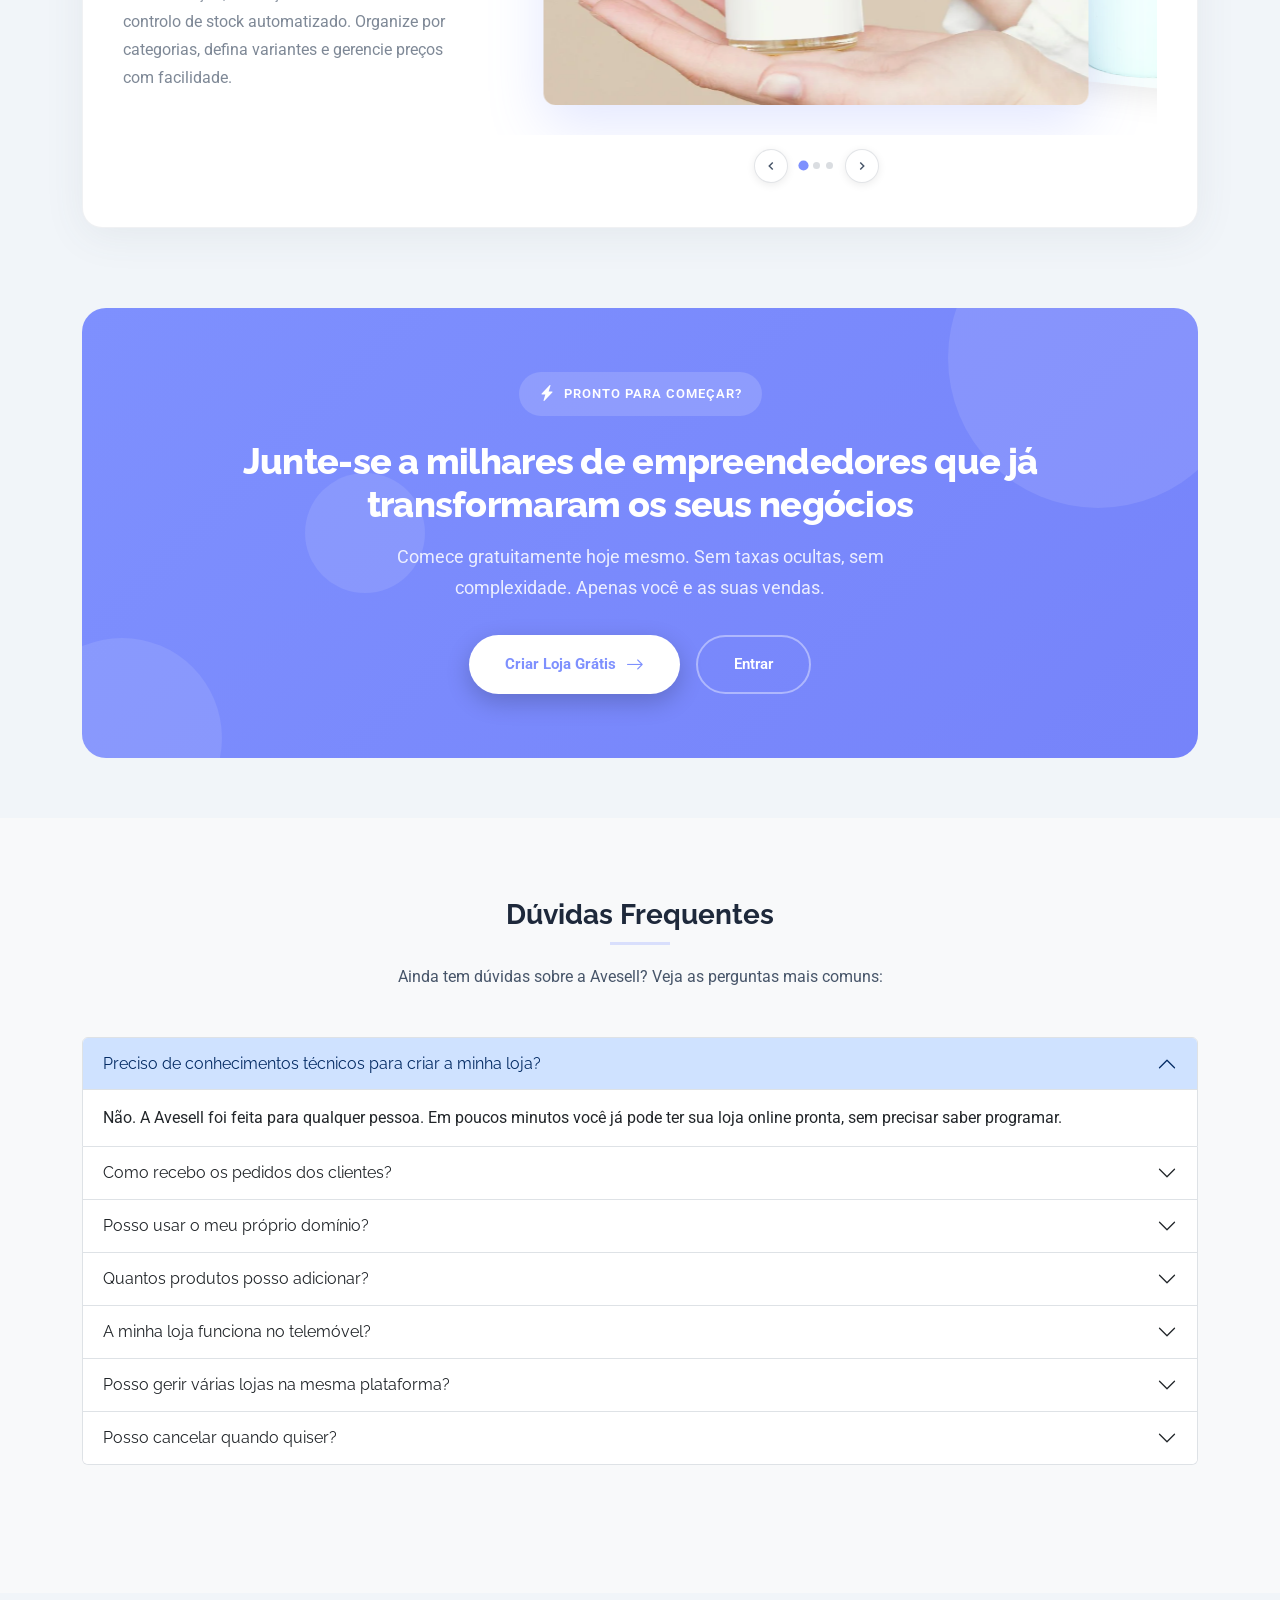
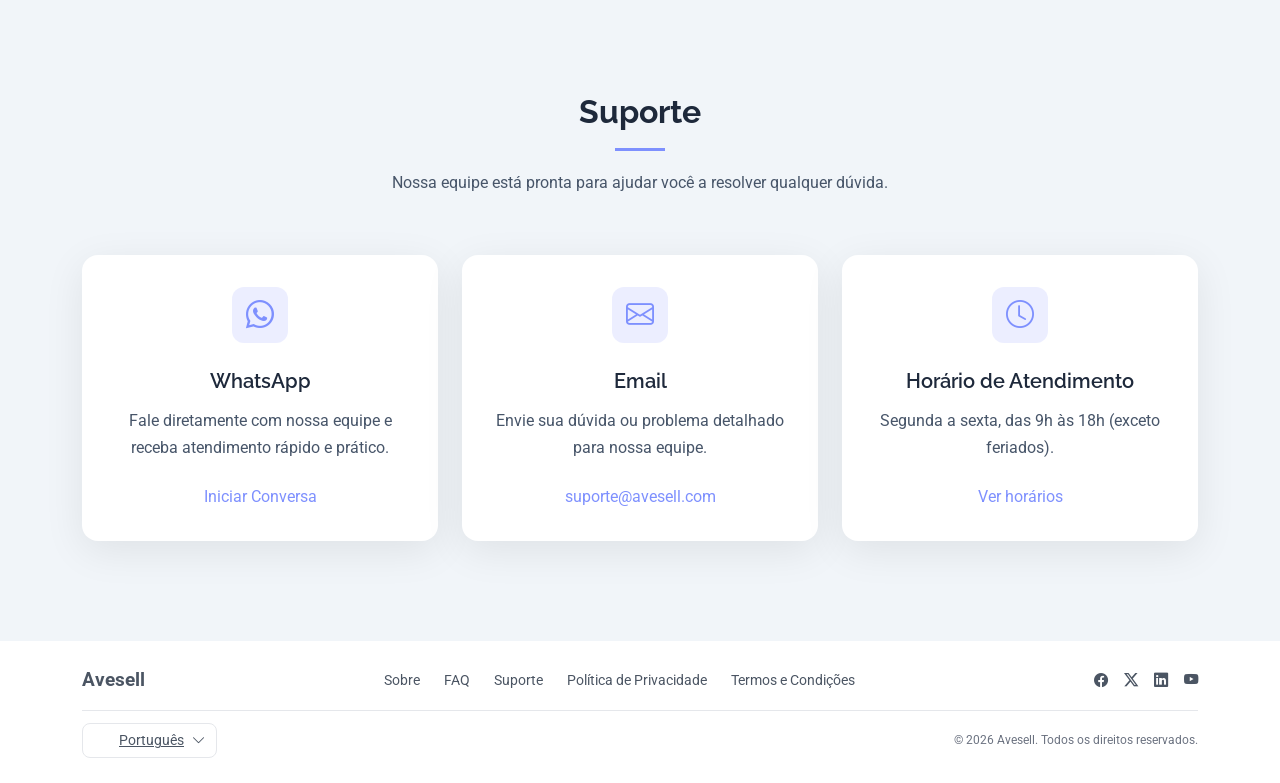
==== commit 88e0b7da: "commit" ====
--- a/index.html
+++ b/index.html
@@ -37,6 +37,15 @@
 
     <!-- Main CSS File -->
     <link href="assets/css/main.css" rel="stylesheet" />
+    <!-- Google tag (gtag.js) -->
+<script async src="https://www.googletagmanager.com/gtag/js?id=G-EF02MW4VDG"></script>
+<script>
+  window.dataLayer = window.dataLayer || [];
+  function gtag(){dataLayer.push(arguments);}
+  gtag('js', new Date());
+
+  gtag('config', 'G-EF02MW4VDG');
+</script>
   </head>
 
   <body class="index-page">
@@ -59,12 +68,13 @@
               <a href="#hero" class="active">Início</a>
             </li>
             <li><a href="#about">Sobre Nós</a></li>
+            <li><a href="#vant">Vantagens</a></li>
 
             <li>
-              <a href="#portfolio">Funcionalidades</a>
+              <a href="#func">Funcionalidades</a>
             </li>
             <li><a href="#why-us">FAQ</a></li>
-            <li><a href="#contact">Contatos</a></li>
+            <li><a href="#suport">Suporte</a></li>
           </ul>
           <i class="mobile-nav-toggle d-xl-none bi bi-list"></i>
         </nav>
@@ -94,7 +104,7 @@
                 </p>
 
                 <div class="hero-cta" data-aos="fade-up" data-aos-delay="400">
-                  <a href="register.html" class="cta-button">
+                  <a href="/cadastro.php" class="cta-button">
                     <span>Criar Loja Grátis</span>
                     <i class="bi bi-arrow-right"></i>
                   </a>
@@ -265,7 +275,7 @@
         </div>
       </section>
 
-      <section id="services" class="services section">
+      <section id="vant" class="services section">
         <div class="container section-title" data-aos="fade-up">
           <h2>Vantagens</h2>
           <p>
@@ -364,7 +374,7 @@
         </div>
       </section>
 
-      <section id="portfolio" class="portfolio section">
+      <section id="func" class="portfolio section">
         <div class="container section-title" data-aos="fade-up">
           <h2>Funcionalidades</h2>
           <p>
@@ -682,7 +692,7 @@
                 complexidade. Apenas você e as suas vendas.
               </p>
               <div class="cta-buttons">
-                <a href="register.html" class="btn-cta-primary">
+                <a href="/cadastro.php" class="btn-cta-primary">
                   <span>Criar Loja Grátis</span>
                   <i class="bi bi-arrow-right"></i>
                 </a>
@@ -892,150 +902,70 @@
         </div>
       </section>
 
-      <section id="contact" class="contact section">
+      <section id="services" class="services section">
         <div class="container section-title" data-aos="fade-up">
-          <h2>Contato</h2>
+          <h2>Suporte</h2>
           <p>
-            Entre em contacto connosco e descubra como podemos ajudar a fazer
-            crescer o seu negócio online
+            Nossa equipe está pronta para ajudar você a resolver qualquer
+            dúvida.
           </p>
         </div>
 
-        <div class="container" data-aos="fade-up" data-aos-delay="100">
-          <div class="row gy-5 align-items-stretch">
-            <div class="col-lg-5" data-aos="fade-right" data-aos-delay="200">
-              <div class="info-panel">
-                <div class="panel-header">
-                  <span class="section-badge">
-                    <i class="bi bi-chat-dots-fill"></i>
-                    <span>Fale Connosco</span>
-                  </span>
-                  <h3>Vamos fazer crescer o seu negócio online</h3>
-                  <p>
-                    A nossa equipa está pronta para ajudar com soluções
-                    eficientes e personalizadas para a sua loja.
-                  </p>
-                </div>
-
-                <div class="contact-methods">
-                  <div class="method-item">
-                    <div class="method-icon">
-                      <i class="bi bi-envelope-paper-fill"></i>
-                    </div>
-                    <div class="method-details">
-                      <span class="method-label">Email</span>
-                      <a href="mailto:suporte@avesell.com"
-                        >suporte@avesell.com</a
-                      >
-                    </div>
-                  </div>
-                  <div class="method-item">
-                    <div class="method-icon"><i class="bi bi-headset"></i></div>
-                    <div class="method-details">
-                      <span class="method-label">Telefone</span>
-                      <a href="tel:+351210000000">+351 210 000 000</a>
-                    </div>
-                  </div>
-                  <div class="method-item">
-                    <div class="method-icon">
-                      <i class="bi bi-pin-map-fill"></i>
-                    </div>
-                    <div class="method-details">
-                      <span class="method-label">Endereço</span>
-                      <span>Luanda, Angola</span>
-                    </div>
-                  </div>
-                </div>
-              </div>
-            </div>
-
-            <div class="col-lg-7" data-aos="fade-left" data-aos-delay="300">
-              <div class="form-card">
-                <div class="form-card-header">
-                  <div class="header-icon"><i class="bi bi-send-fill"></i></div>
-                  <div class="header-text">
-                    <h4>Envie uma Mensagem</h4>
-                    <p>
-                      Preencha o formulário e responderemos em até 24 horas.
-                    </p>
-                  </div>
-                </div>
-
-                <form class="php-email-form">
-                  <div class="row g-4">
-                    <div class="col-md-6">
-                      <div class="input-group-custom">
-                        <label>Seu Nome</label>
-                        <div class="input-wrapper">
-                          <i class="bi bi-person"></i>
-                          <input
-                            type="text"
-                            name="name"
-                            placeholder="Seu nome"
-                            required
-                          />
-                        </div>
-                      </div>
-                    </div>
-                    <div class="col-md-6">
-                      <div class="input-group-custom">
-                        <label>Email</label>
-                        <div class="input-wrapper">
-                          <i class="bi bi-envelope"></i>
-                          <input
-                            type="email"
-                            name="email"
-                            placeholder="seu@email.com"
-                            required
-                          />
-                        </div>
-                      </div>
-                    </div>
-                    <div class="col-12">
-                      <div class="input-group-custom">
-                        <label>Assunto</label>
-                        <div class="input-wrapper">
-                          <i class="bi bi-chat-square-text"></i>
-                          <input
-                            type="text"
-                            name="subject"
-                            placeholder="Como podemos ajudar?"
-                            required
-                          />
-                        </div>
-                      </div>
-                    </div>
-                    <div class="col-12">
-                      <div class="input-group-custom">
-                        <label>Sua Mensagem</label>
-                        <div class="input-wrapper textarea-wrapper">
-                          <i class="bi bi-pencil-square"></i>
-                          <textarea
-                            name="message"
-                            rows="5"
-                            placeholder="Descreva a sua necessidade..."
-                            required
-                          ></textarea>
-                        </div>
-                      </div>
-                    </div>
-                  </div>
-                  <div class="form-actions">
-                    <div class="loading">Carregando</div>
-                    <div class="error-message"></div>
-                    <div class="sent-message">
-                      A sua mensagem foi enviada com sucesso. Obrigado!
-                    </div>
-                    <button type="submit" class="btn-submit">
-                      <span>Enviar Mensagem</span>
-                      <i class="bi bi-arrow-right-circle-fill"></i>
-                    </button>
-                    <div class="secure-note">
-                      <i class="bi bi-lock-fill"></i>
-                      <span>Os seus dados estão seguros e protegidos</span>
-                    </div>
-                  </div>
-                </form>
+        <div
+          id="suport"
+          class="container"
+          data-aos="fade-up"
+          data-aos-delay="100"
+        >
+          <div class="row g-4">
+            <!-- Card 1 - WhatsApp -->
+            <div class="col-lg-4 col-md-6">
+              <div class="service-card text-center">
+                <div class="icon-wrapper mx-auto text-center">
+                  <i class="bi bi-whatsapp"></i>
+                </div>
+                <h3>WhatsApp</h3>
+                <p>
+                  Fale diretamente com nossa equipe e receba atendimento rápido
+                  e prático.
+                </p>
+                <a
+                  href="https://wa.me/244XXXXXXXXX"
+                  target="_blank"
+                  class="d-block text-center"
+                >
+                  Iniciar Conversa
+                </a>
+              </div>
+            </div>
+
+            <!-- Card 2 - Email -->
+            <div class="col-lg-4 col-md-6">
+              <div class="service-card text-center">
+                <div class="icon-wrapper mx-auto text-center">
+                  <i class="bi bi-envelope"></i>
+                </div>
+                <h3>Email</h3>
+                <p>Envie sua dúvida ou problema detalhado para nossa equipe.</p>
+                <a
+                  href="mailto:suporte@avesell.com"
+                  target="_blank"
+                  class="d-block text-center"
+                >
+                  suporte@avesell.com
+                </a>
+              </div>
+            </div>
+
+            <!-- Card 3 - Horário -->
+            <div class="col-lg-4 col-md-6">
+              <div class="service-card text-center">
+                <div class="icon-wrapper mx-auto text-center">
+                  <i class="bi bi-clock"></i>
+                </div>
+                <h3>Horário de Atendimento</h3>
+                <p>Segunda a sexta, das 9h às 18h (exceto feriados).</p>
+                <a href="#" class="d-block text-center"> Ver horários </a>
               </div>
             </div>
           </div>
@@ -1056,7 +986,8 @@
           <div class="footer-links d-flex gap-4">
             <a href="#about">Sobre</a>
             <a href="#why-us">FAQ</a>
-            <a href="#contact">Contactos</a>
+            <a href="#suport">Suporte</a>
+
             <a href="#">Política de Privacidade</a>
             <a href="#">Termos e Condições</a>
           </div>
--- a/assets/css/main.css
+++ b/assets/css/main.css
@@ -6968,7 +6968,7 @@
 
 .rs-coverflow {
   position: relative;
-  height: 380px; /* aumentado de 300px */
+  height: 380px;
   perspective: 900px;
   overflow: hidden;
   cursor: grab;
@@ -6983,7 +6983,8 @@
   position: absolute;
   top: 50%;
   left: 50%;
-  width: 80%; /* aumentado de 70% */
+  width: 80%;
+  height: 320px; /* altura explícita para o transform funcionar */
   border-radius: 12px;
   overflow: hidden;
   box-shadow: 0 10px 36px rgba(0, 0, 0, 0.16);
@@ -6993,7 +6994,7 @@
 
 .rs-cf-slide img {
   width: 100%;
-  height: 320px; /* aumentado de 240px */
+  height: 100%; /* ocupa toda a altura do slide */
   object-fit: cover;
   display: block;
   -webkit-user-drag: none;
@@ -7004,6 +7005,33 @@
   pointer-events: auto;
   box-shadow: 0 20px 56px
     color-mix(in srgb, var(--accent-color) 22%, transparent);
+  cursor: zoom-in; /* indica que é clicável para expandir */
+}
+
+/* Ícone de expandir no slide ativo */
+.rs-cf-slide.is-active::after {
+  content: "\F52A"; /* bootstrap-icons expand */
+  font-family: "bootstrap-icons";
+  position: absolute;
+  bottom: 12px;
+  right: 12px;
+  width: 32px;
+  height: 32px;
+  background: rgba(0, 0, 0, 0.55);
+  color: #fff;
+  border-radius: 8px;
+  display: flex;
+  align-items: center;
+  justify-content: center;
+  font-size: 16px;
+  opacity: 0;
+  transition: opacity 0.2s ease;
+  pointer-events: none;
+  line-height: 32px;
+  text-align: center;
+}
+.rs-cf-slide.is-active:hover::after {
+  opacity: 1;
 }
 
 .rs-cf-controls {
@@ -7072,142 +7100,153 @@
 /* RESPONSIVO */
 @media (max-width: 768px) {
   .rs-coverflow {
-    height: 280px; /* antes 220px */
-  }
-  .rs-cf-slide img {
-    height: 240px; /* antes 180px */
+    height: 260px;
   }
   .rs-cf-slide {
-    width: 85%; /* antes 78% */
-  }
-} /* ── Secção ── */
-.features-slider-section {
-  padding: 60px 0 70px;
-  background: var(--surface-color, #fff);
-  overflow: hidden;
-}
-
-.fsl-viewport {
-  overflow: hidden;
-  cursor: grab;
-  user-select: none;
-  -webkit-user-select: none;
-  padding: 10px 0 20px;
-}
-.fsl-viewport:active {
-  cursor: grabbing;
-}
-
-.fsl-track {
-  display: flex;
-  gap: 28px;
-  transition: transform 0.45s cubic-bezier(0.4, 0, 0.2, 1);
-  will-change: transform;
-}
-
-.fsl-card {
-  flex: 0 0 calc(25% - 21px);
-  min-width: 0;
-  text-align: center;
-  padding: 36px 24px 32px;
-  border-radius: 20px;
-  background: var(--surface-color, #fff);
-  border: 1px solid
-    color-mix(in srgb, var(--default-color, #222) 8%, transparent);
-  box-shadow: 0 4px 24px
-    color-mix(in srgb, var(--default-color, #222) 5%, transparent);
+    width: 88%;
+    height: 220px; /* altura explícita no mobile */
+  }
+  /* img herda height:100% do slide, não precisa de valor fixo */
+}
+
+/* ══════════════════════════════════════════════
+   LIGHTBOX
+   ══════════════════════════════════════════════ */
+
+.cf-lightbox {
+  position: fixed;
+  inset: 0;
+  z-index: 9999;
+  display: flex;
+  align-items: center;
+  justify-content: center;
+  background: rgba(0, 0, 0, 0.92);
+  opacity: 0;
+  visibility: hidden;
   transition:
-    transform 0.3s ease,
-    box-shadow 0.3s ease;
-  pointer-events: none;
-}
-.fsl-card.is-draggable {
-  pointer-events: auto;
-}
-.fsl-card:hover {
-  transform: translateY(-6px);
-  box-shadow: 0 12px 40px
-    color-mix(in srgb, var(--accent-color) 12%, transparent);
-}
-
-.fsl-icon {
-  width: 120px;
-  height: 110px;
-  margin: 0 auto 24px;
+    opacity 0.25s ease,
+    visibility 0.25s ease;
+  padding: 20px;
+}
+
+.cf-lightbox.is-open {
+  opacity: 1;
+  visibility: visible;
+}
+
+.cf-lightbox-inner {
+  position: relative;
+  max-width: 1100px;
+  width: 100%;
+  max-height: 90vh;
   display: flex;
   align-items: center;
   justify-content: center;
 }
-.fsl-icon svg {
-  width: 100%;
-  height: 100%;
-}
-
-.fsl-card h3 {
-  font-size: 1.05rem;
-  font-weight: 700;
-  color: var(--heading-color, #0f172a);
-  margin-bottom: 10px;
-  line-height: 1.4;
-}
-.fsl-card p {
-  font-size: 0.88rem;
-  color: color-mix(in srgb, var(--default-color, #222) 65%, transparent);
-  line-height: 1.7;
-  margin: 0;
-}
-
-.fsl-dots {
-  display: flex;
+
+.cf-lightbox img {
+  max-width: 100%;
+  max-height: 85vh;
+  border-radius: 12px;
+  object-fit: contain;
+  box-shadow: 0 24px 80px rgba(0, 0, 0, 0.5);
+  transform: scale(0.92);
+  transition: transform 0.28s cubic-bezier(0.34, 1.56, 0.64, 1);
+  display: block;
+}
+
+.cf-lightbox.is-open img {
+  transform: scale(1);
+}
+
+.cf-lightbox-close {
+  position: absolute;
+  top: -16px;
+  right: -16px;
+  width: 40px;
+  height: 40px;
+  border-radius: 50%;
+  background: rgba(255, 255, 255, 0.15);
+  border: 1.5px solid rgba(255, 255, 255, 0.3);
+  color: #fff;
+  font-size: 20px;
+  cursor: pointer;
+  display: flex;
+  align-items: center;
   justify-content: center;
-  gap: 7px;
-  margin-top: 32px;
-}
-.fsl-dot {
-  width: 8px;
-  height: 8px;
+  transition:
+    background 0.2s ease,
+    transform 0.2s ease;
+  line-height: 1;
+}
+
+.cf-lightbox-close:hover {
+  background: rgba(255, 255, 255, 0.28);
+  transform: scale(1.1);
+}
+
+/* Navegar no lightbox */
+.cf-lightbox-prev,
+.cf-lightbox-next {
+  position: absolute;
+  top: 50%;
+  transform: translateY(-50%);
+  width: 44px;
+  height: 44px;
   border-radius: 50%;
-  border: none;
-  padding: 0;
+  background: rgba(255, 255, 255, 0.12);
+  border: 1.5px solid rgba(255, 255, 255, 0.25);
+  color: #fff;
   cursor: pointer;
-  background: color-mix(in srgb, var(--default-color, #222) 18%, transparent);
-  transition:
-    background 0.3s,
-    transform 0.3s,
-    width 0.3s;
-}
-.fsl-dot.active {
-  background: var(--accent-color);
-  width: 24px;
-  border-radius: 4px;
-}
-
-@media (max-width: 991px) {
-  .fsl-card {
-    flex: 0 0 calc(50% - 14px);
-  }
-}
-
-@media (max-width: 575px) {
-  .features-slider-section {
-    padding: 48px 0 56px;
-  }
-
-  .fsl-viewport {
-    padding: 10px 0 20px;
-    overflow: hidden;
-  }
-
-  .fsl-track {
-    gap: 16px;
-    padding: 0 7.5%;
-  }
-
-  .fsl-card {
-    flex: 0 0 85%;
-  }
-}
-
+  display: flex;
+  align-items: center;
+  justify-content: center;
+  transition: background 0.2s ease;
+  z-index: 2;
+}
+.cf-lightbox-prev {
+  left: -56px;
+}
+.cf-lightbox-next {
+  right: -56px;
+}
+
+.cf-lightbox-prev:hover,
+.cf-lightbox-next:hover {
+  background: rgba(255, 255, 255, 0.25);
+}
+
+.cf-lightbox-prev svg,
+.cf-lightbox-next svg {
+  width: 18px;
+  height: 18px;
+  stroke-width: 2.5;
+}
+
+@media (max-width: 768px) {
+  .cf-lightbox-prev {
+    left: 0;
+  }
+  .cf-lightbox-next {
+    right: 0;
+  }
+  .cf-lightbox-close {
+    top: -48px;
+    right: 0;
+  }
+}
+
+/* contador de slides no lightbox */
+.cf-lightbox-counter {
+  position: absolute;
+  bottom: -36px;
+  left: 50%;
+  transform: translateX(-50%);
+  color: rgba(255, 255, 255, 0.6);
+  font-size: 13px;
+  font-weight: 500;
+  white-space: nowrap;
+}
 /* FAQ SECTION */
 .faq {
   background: #f8f9fa;
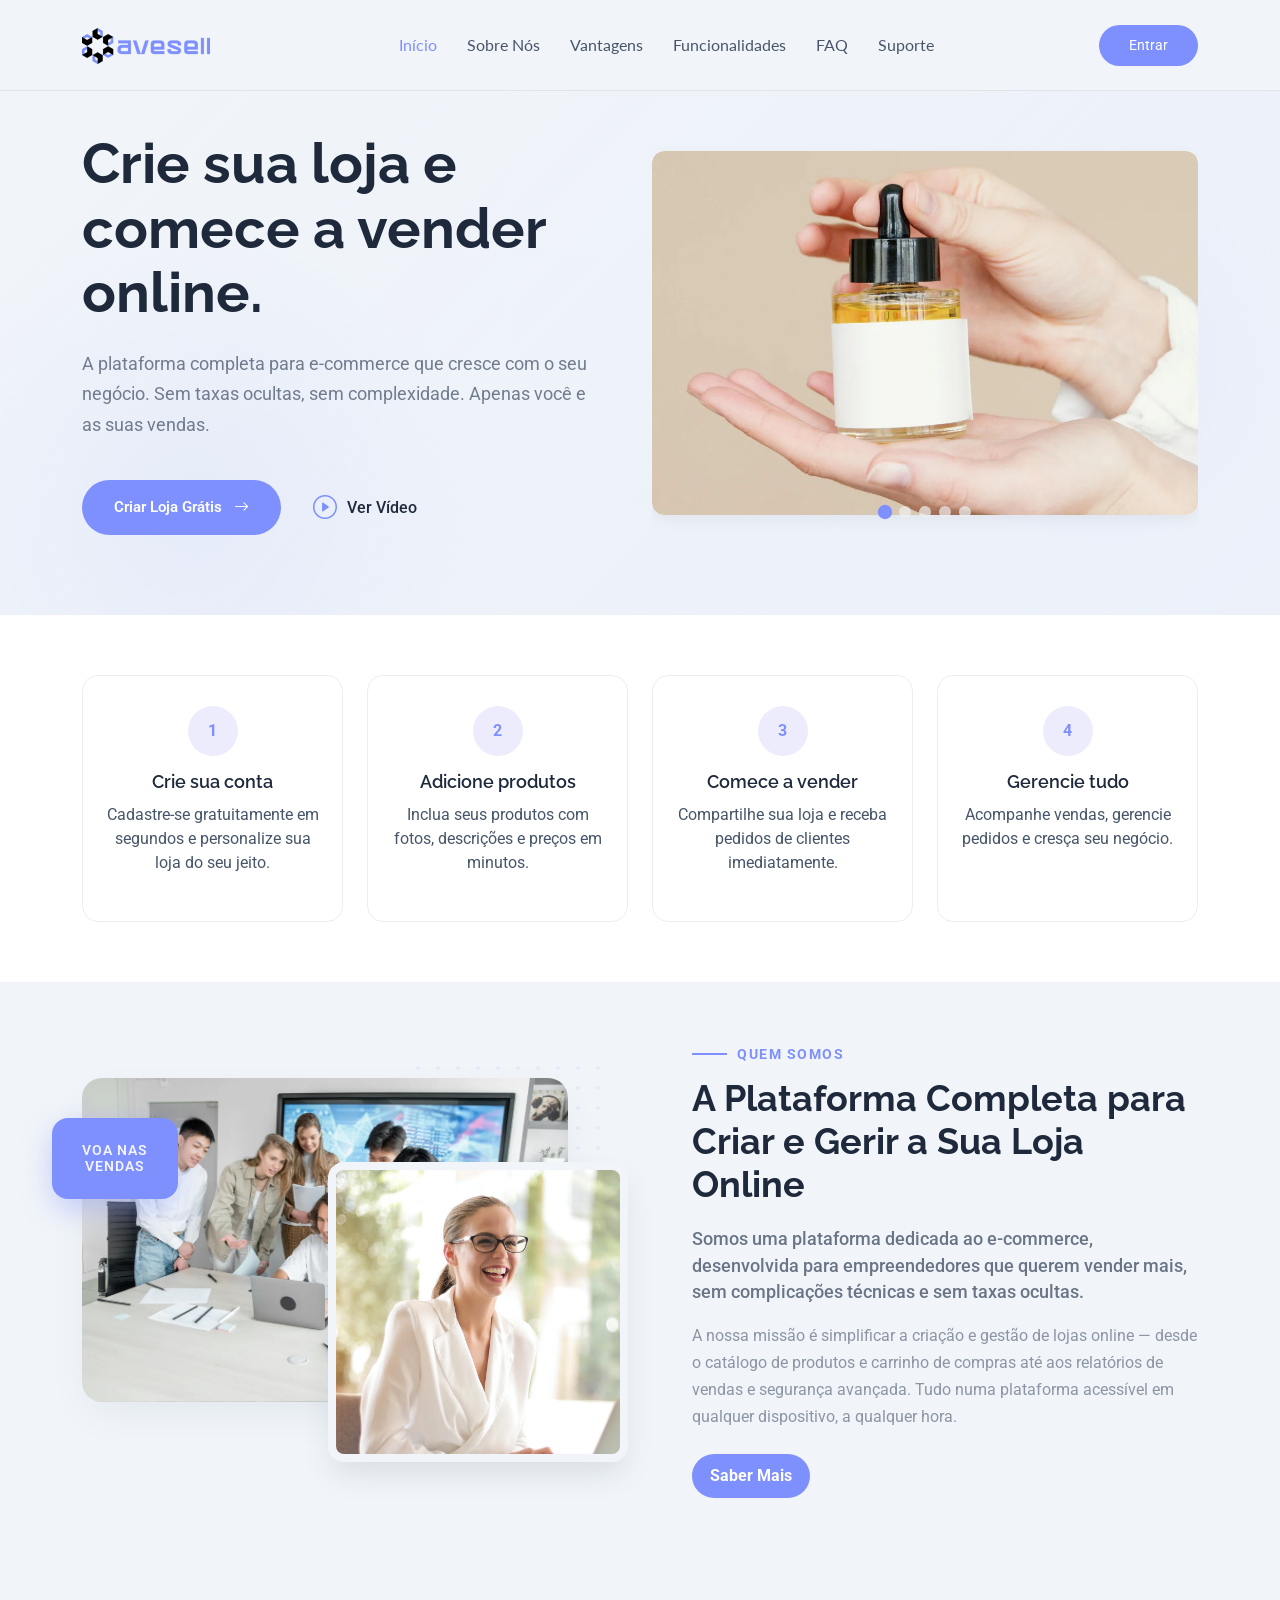
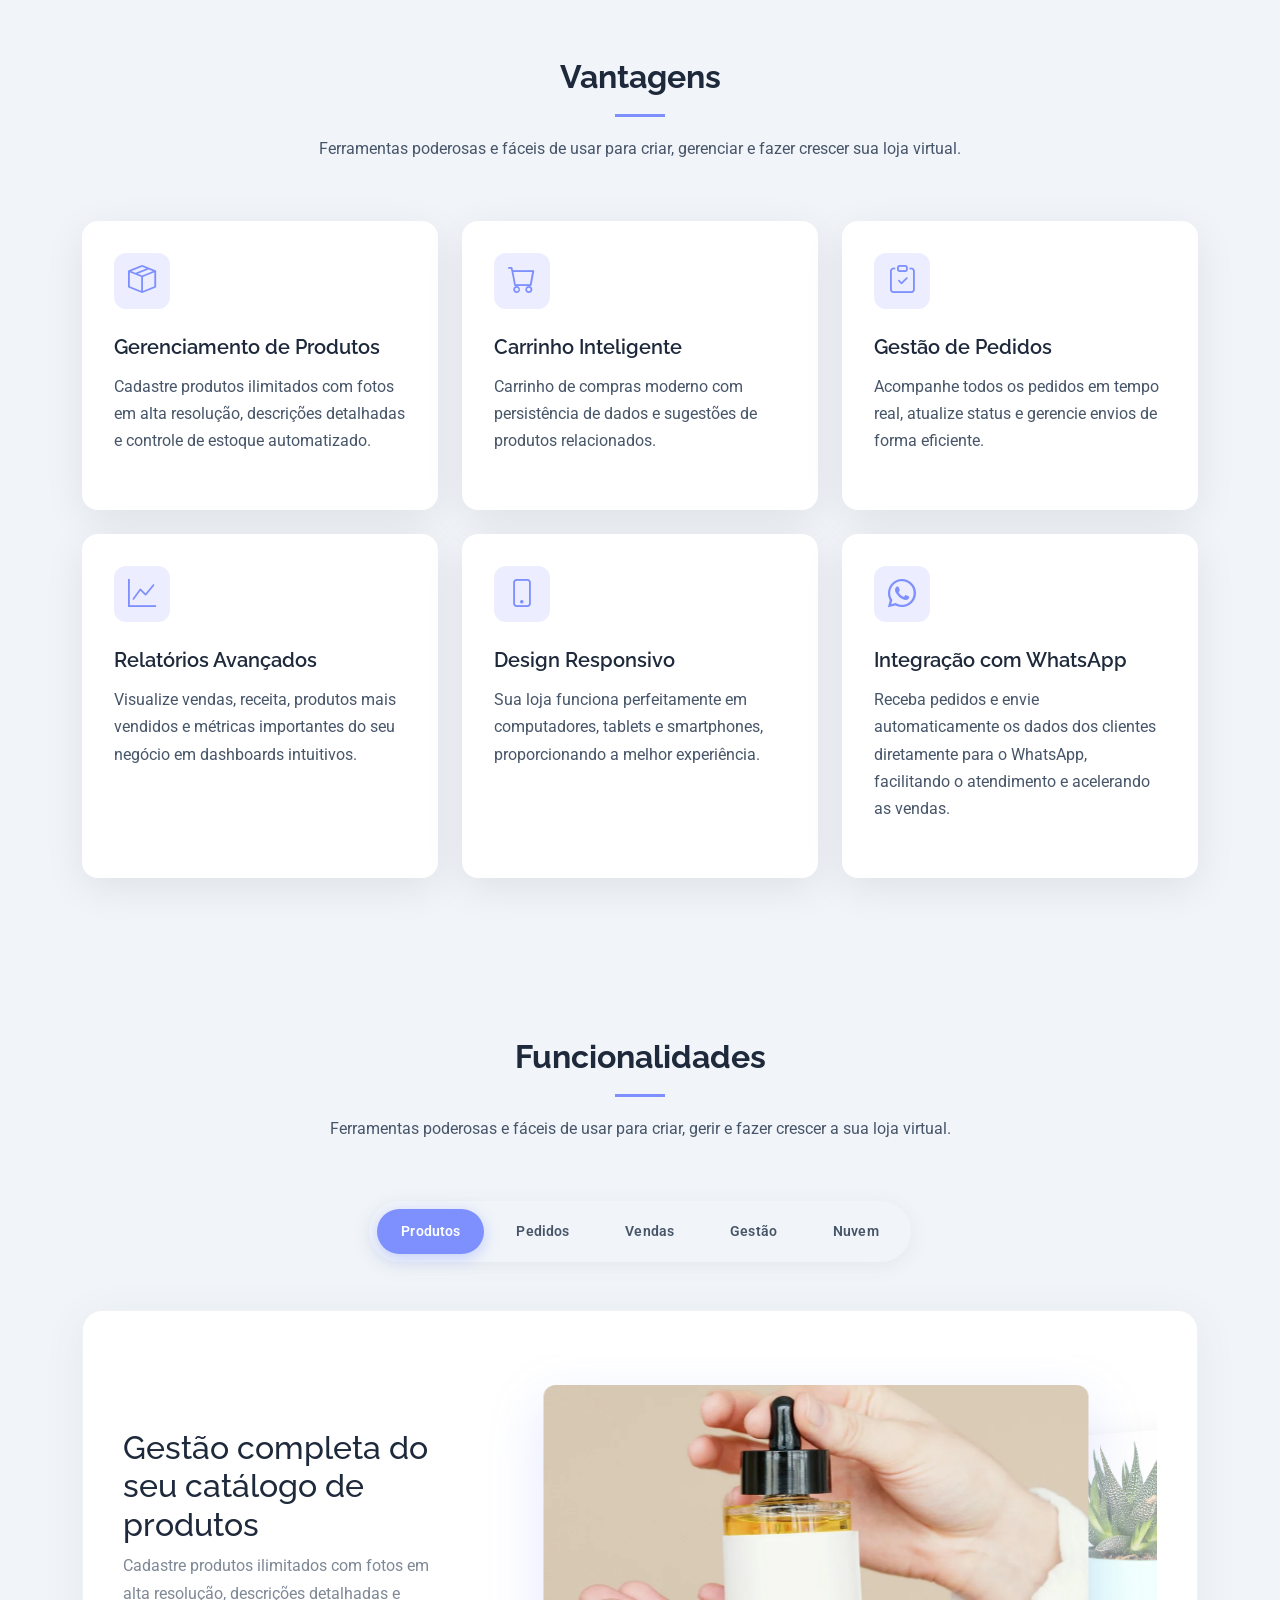
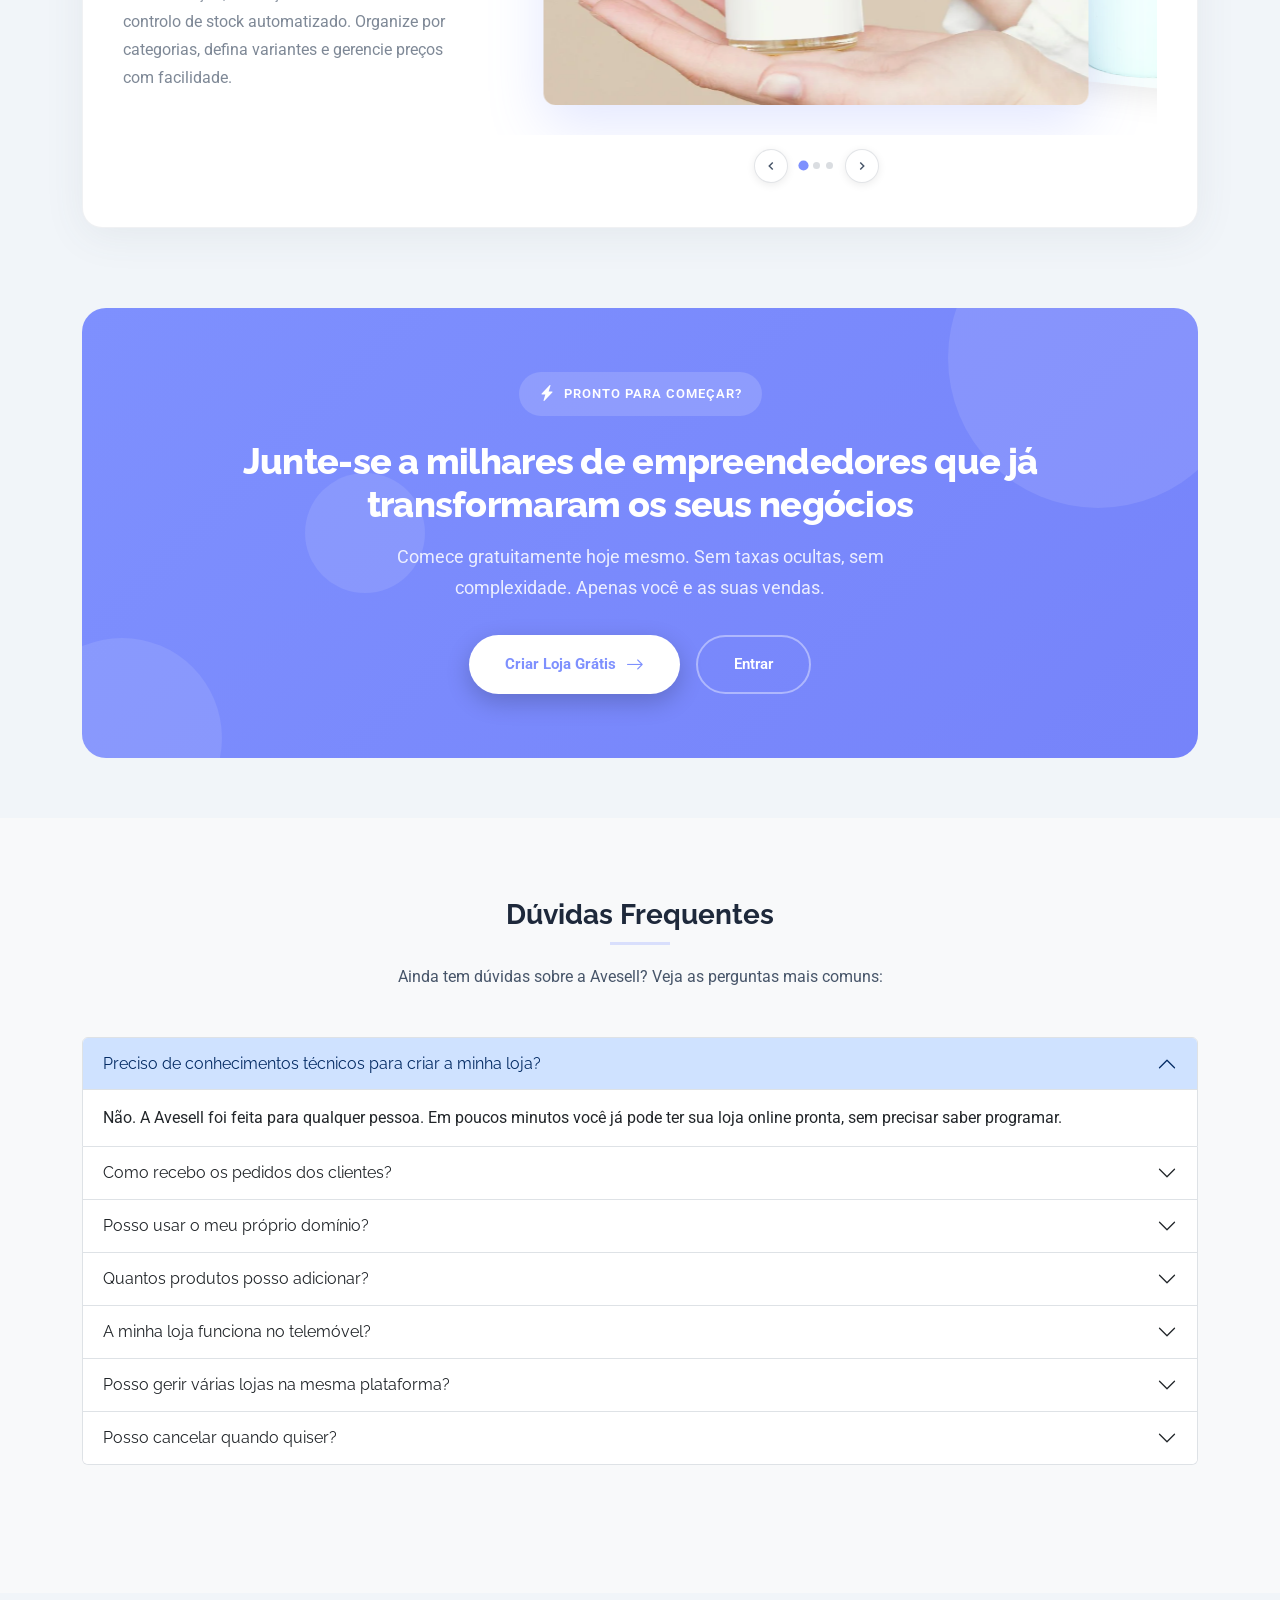
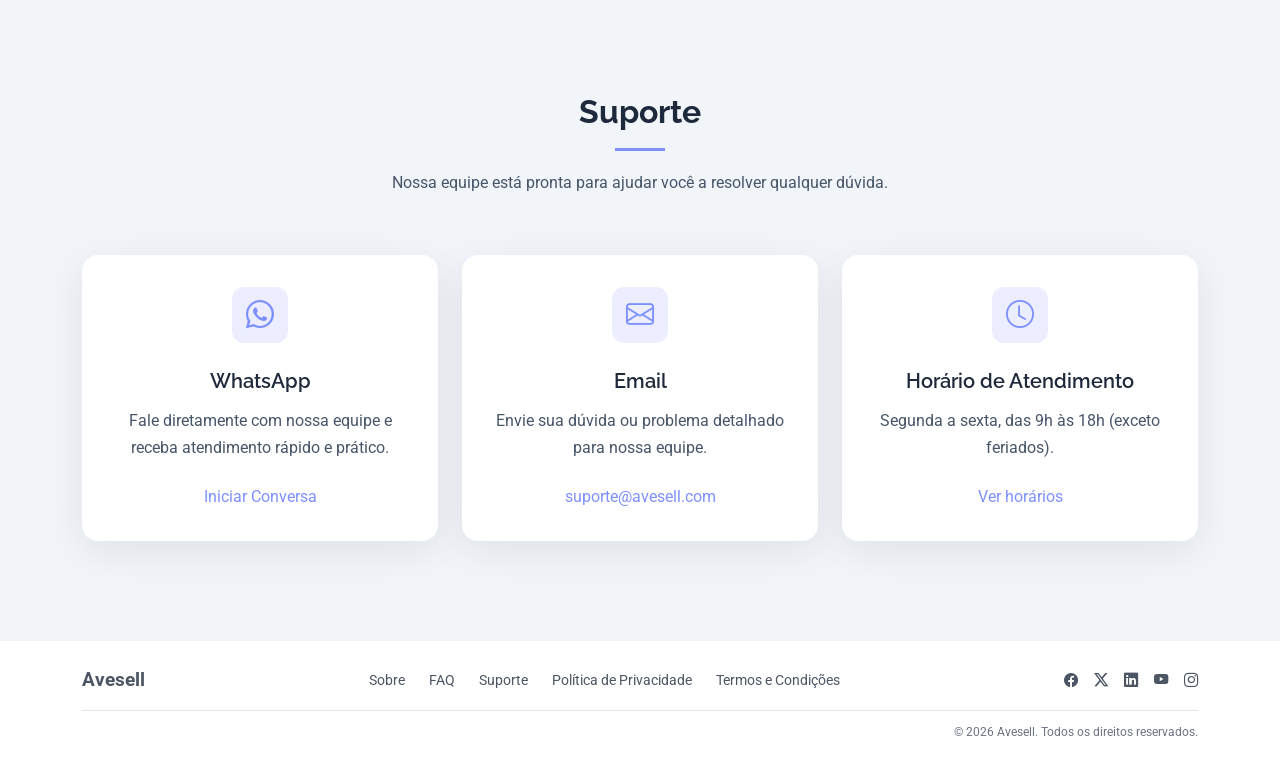
==== commit 1ca4492f: "commit" ====
--- a/index.html
+++ b/index.html
@@ -38,14 +38,19 @@
     <!-- Main CSS File -->
     <link href="assets/css/main.css" rel="stylesheet" />
     <!-- Google tag (gtag.js) -->
-<script async src="https://www.googletagmanager.com/gtag/js?id=G-EF02MW4VDG"></script>
-<script>
-  window.dataLayer = window.dataLayer || [];
-  function gtag(){dataLayer.push(arguments);}
-  gtag('js', new Date());
-
-  gtag('config', 'G-EF02MW4VDG');
-</script>
+    <script
+      async
+      src="https://www.googletagmanager.com/gtag/js?id=G-EF02MW4VDG"
+    ></script>
+    <script>
+      window.dataLayer = window.dataLayer || [];
+      function gtag() {
+        dataLayer.push(arguments);
+      }
+      gtag("js", new Date());
+
+      gtag("config", "G-EF02MW4VDG");
+    </script>
   </head>
 
   <body class="index-page">
@@ -996,6 +1001,7 @@
             <a href="#"><i class="bi bi-twitter-x"></i></a>
             <a href="#"><i class="bi bi-linkedin"></i></a>
             <a href="#"><i class="bi bi-youtube"></i></a>
+            <a href="#"><i class="bi bi-instagram"></i></a>
           </div>
         </div>
 
@@ -1003,11 +1009,6 @@
           class="footer-bottom d-flex justify-content-between align-items-center flex-wrap"
         >
           <div class="lang-dropdown" id="langDropdown">
-            <button class="choose-lang" id="langToggle">
-              <img src="https://flagcdn.com/w20/pt.png" id="currentFlag" />
-              <span id="currentLang">Português</span>
-              <i class="bi bi-chevron-down"></i>
-            </button>
             <div class="lang-menu">
               <a href="#" data-lang="pt"
                 ><img src="https://flagcdn.com/w20/pt.png" /> Português</a
